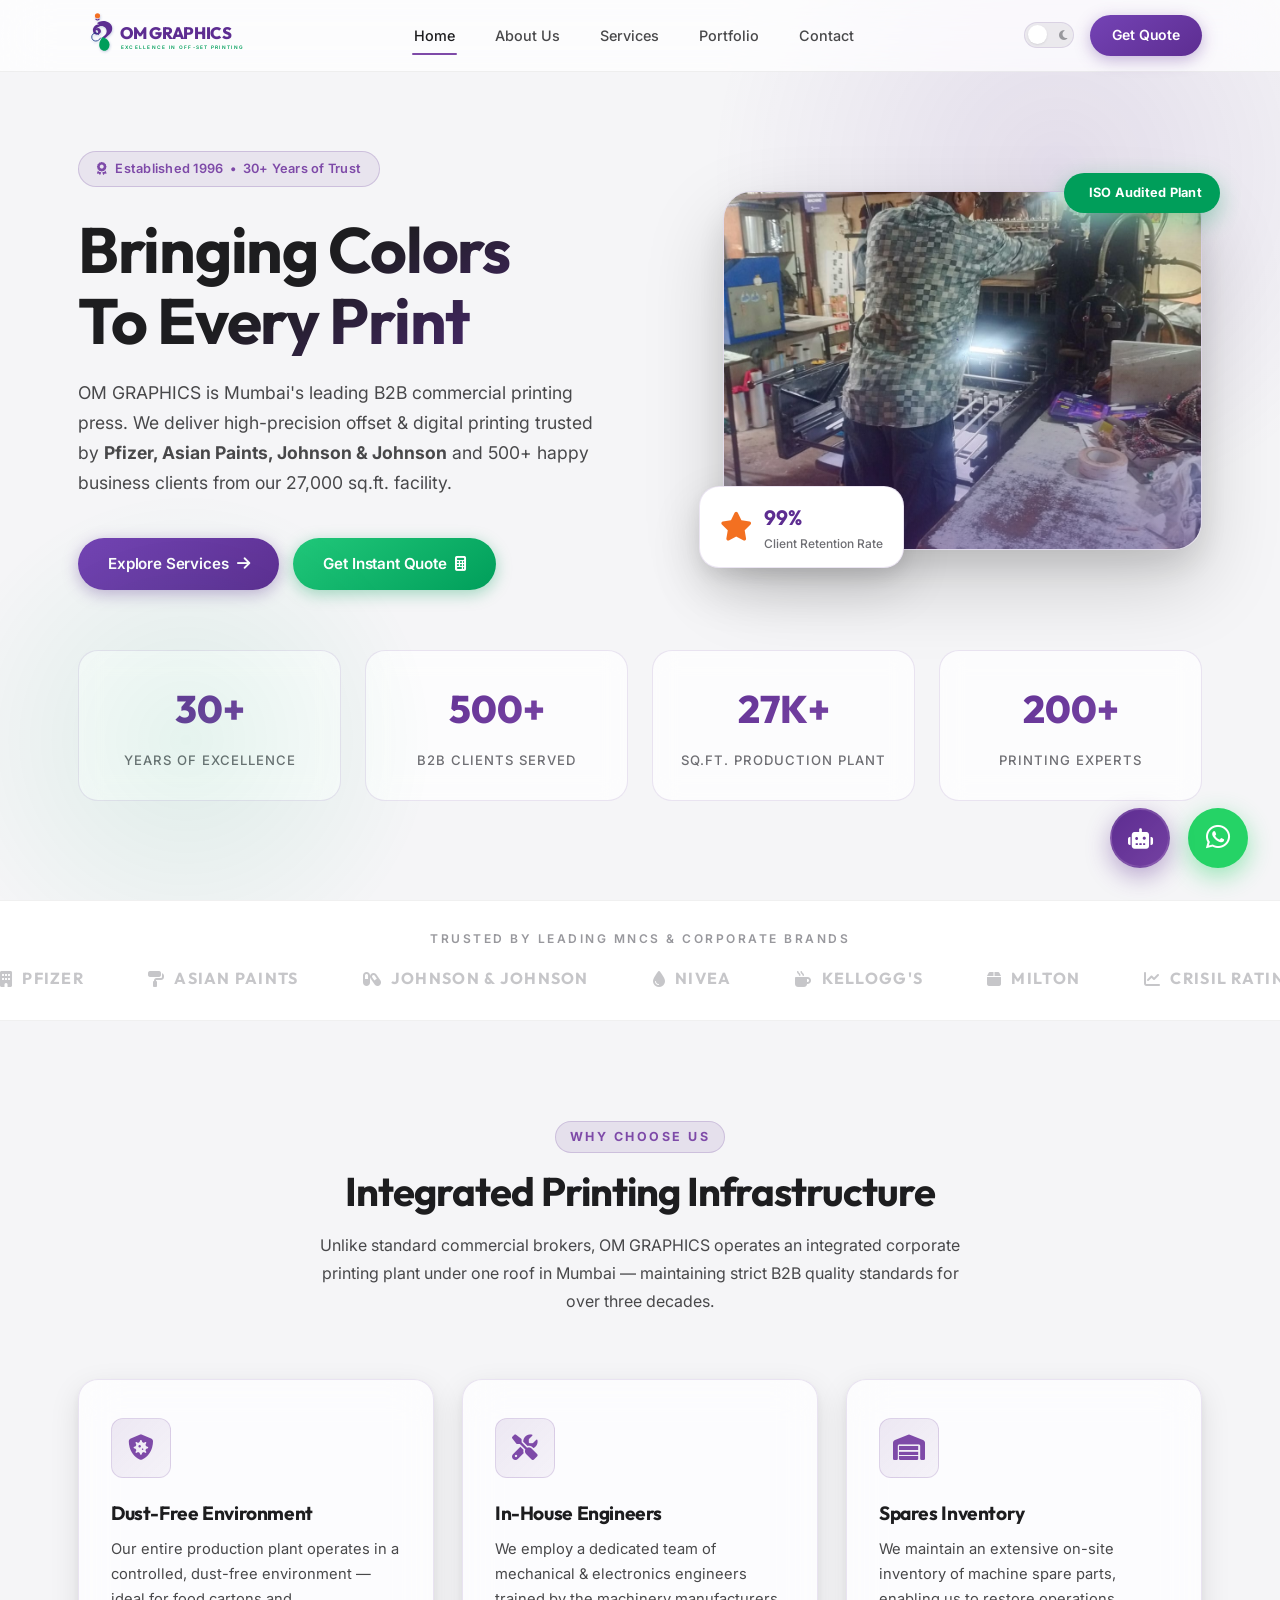
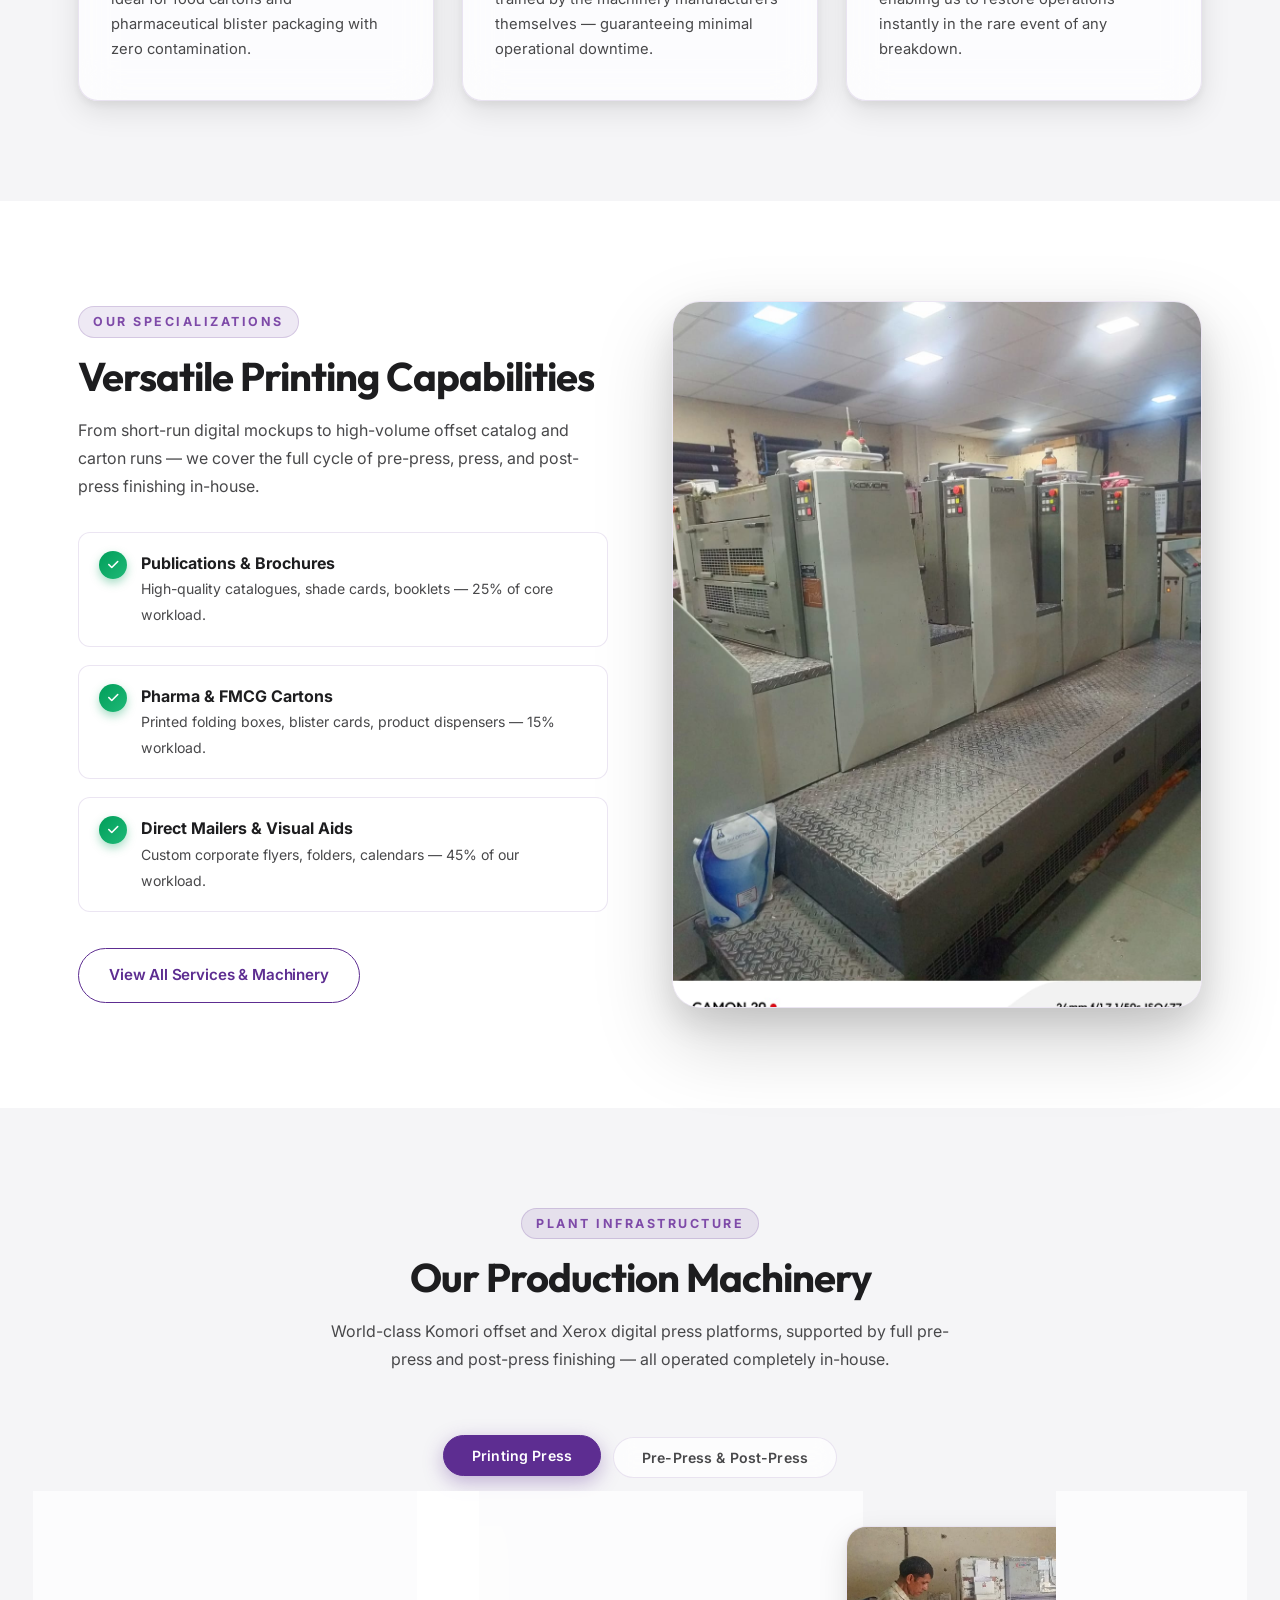
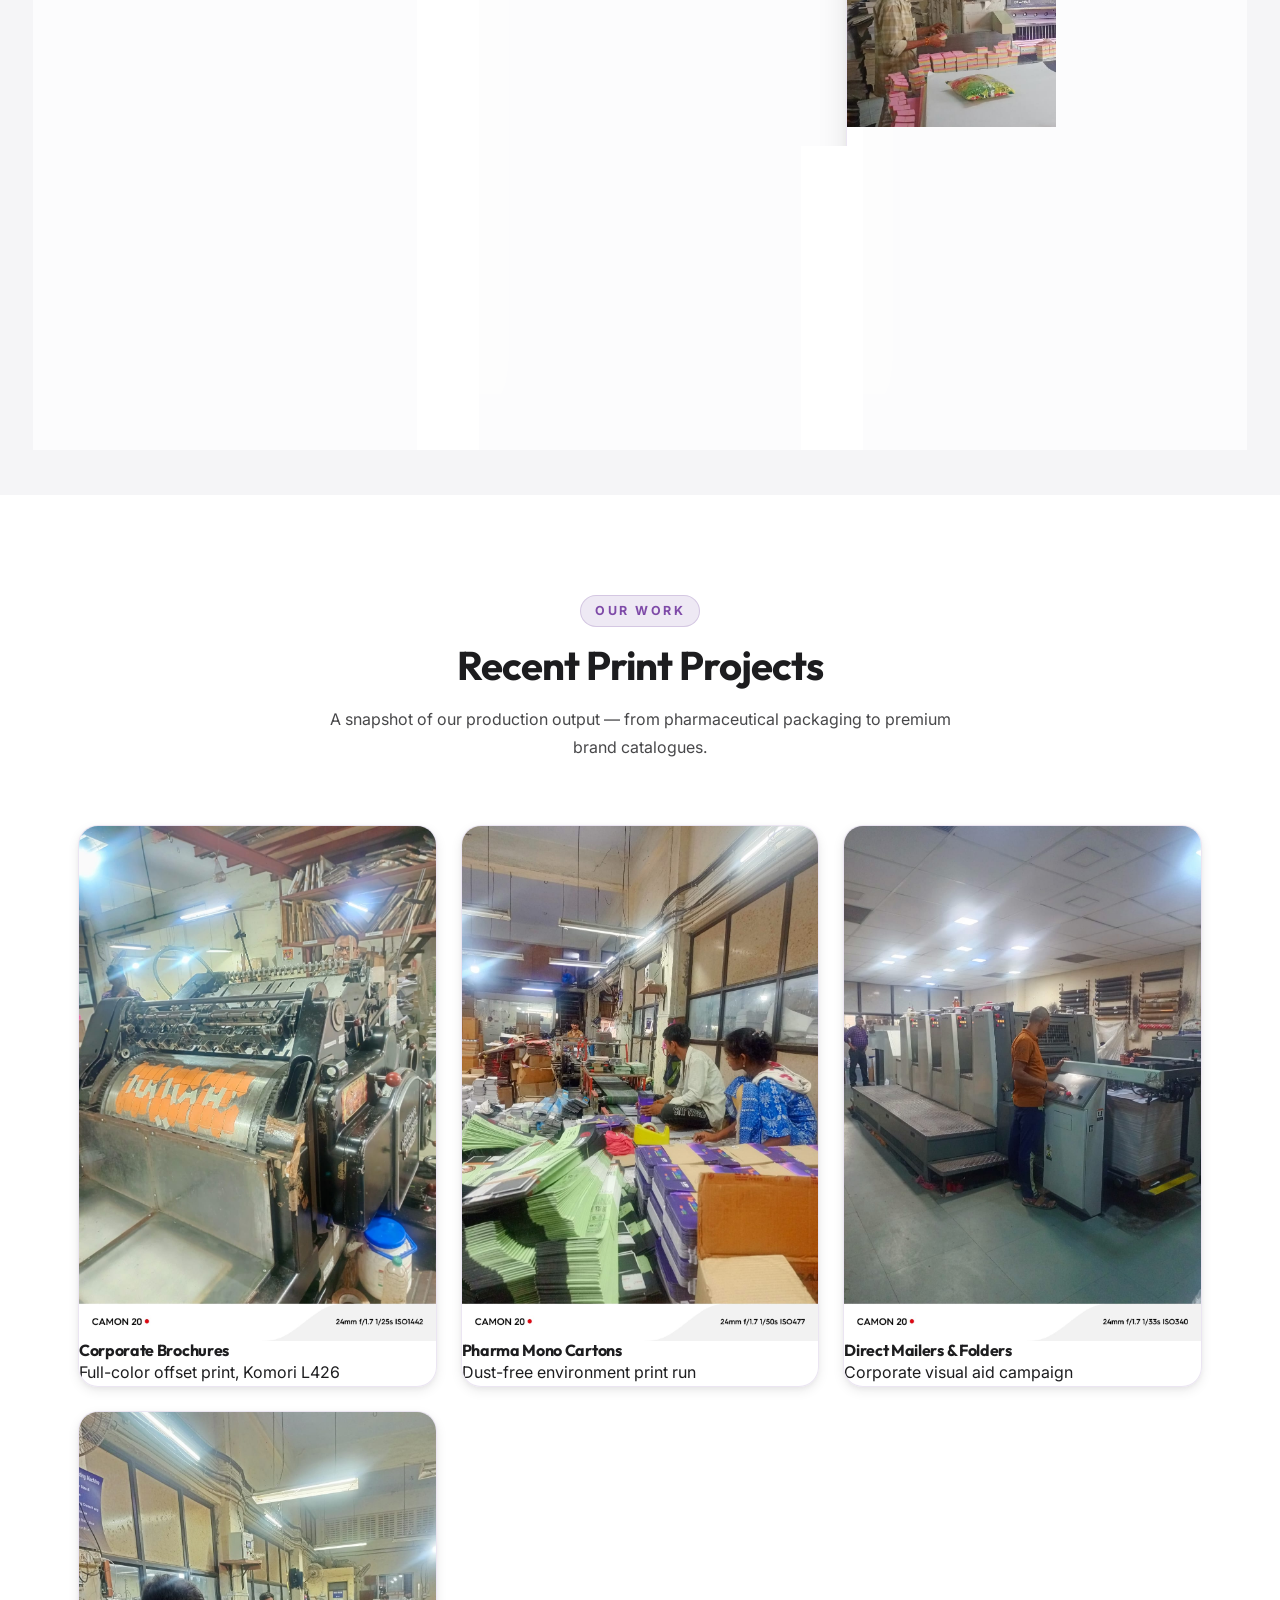
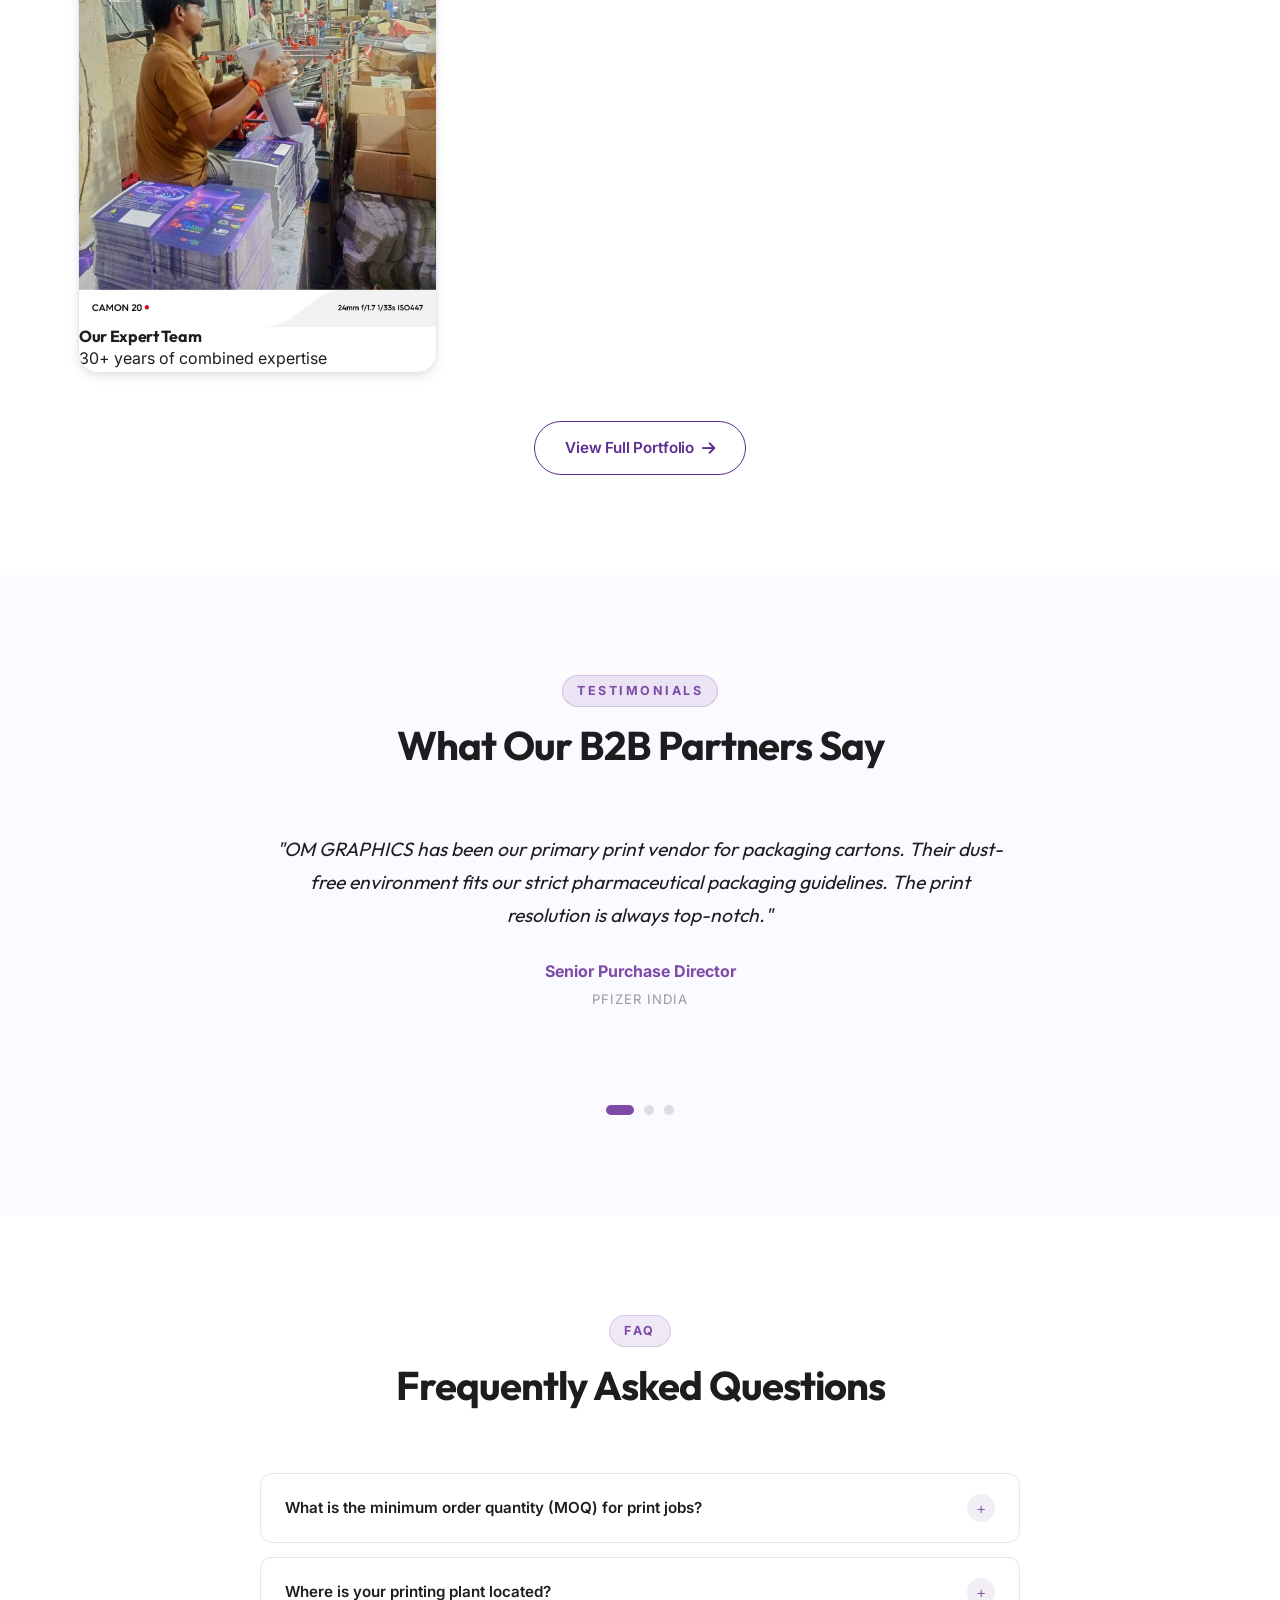
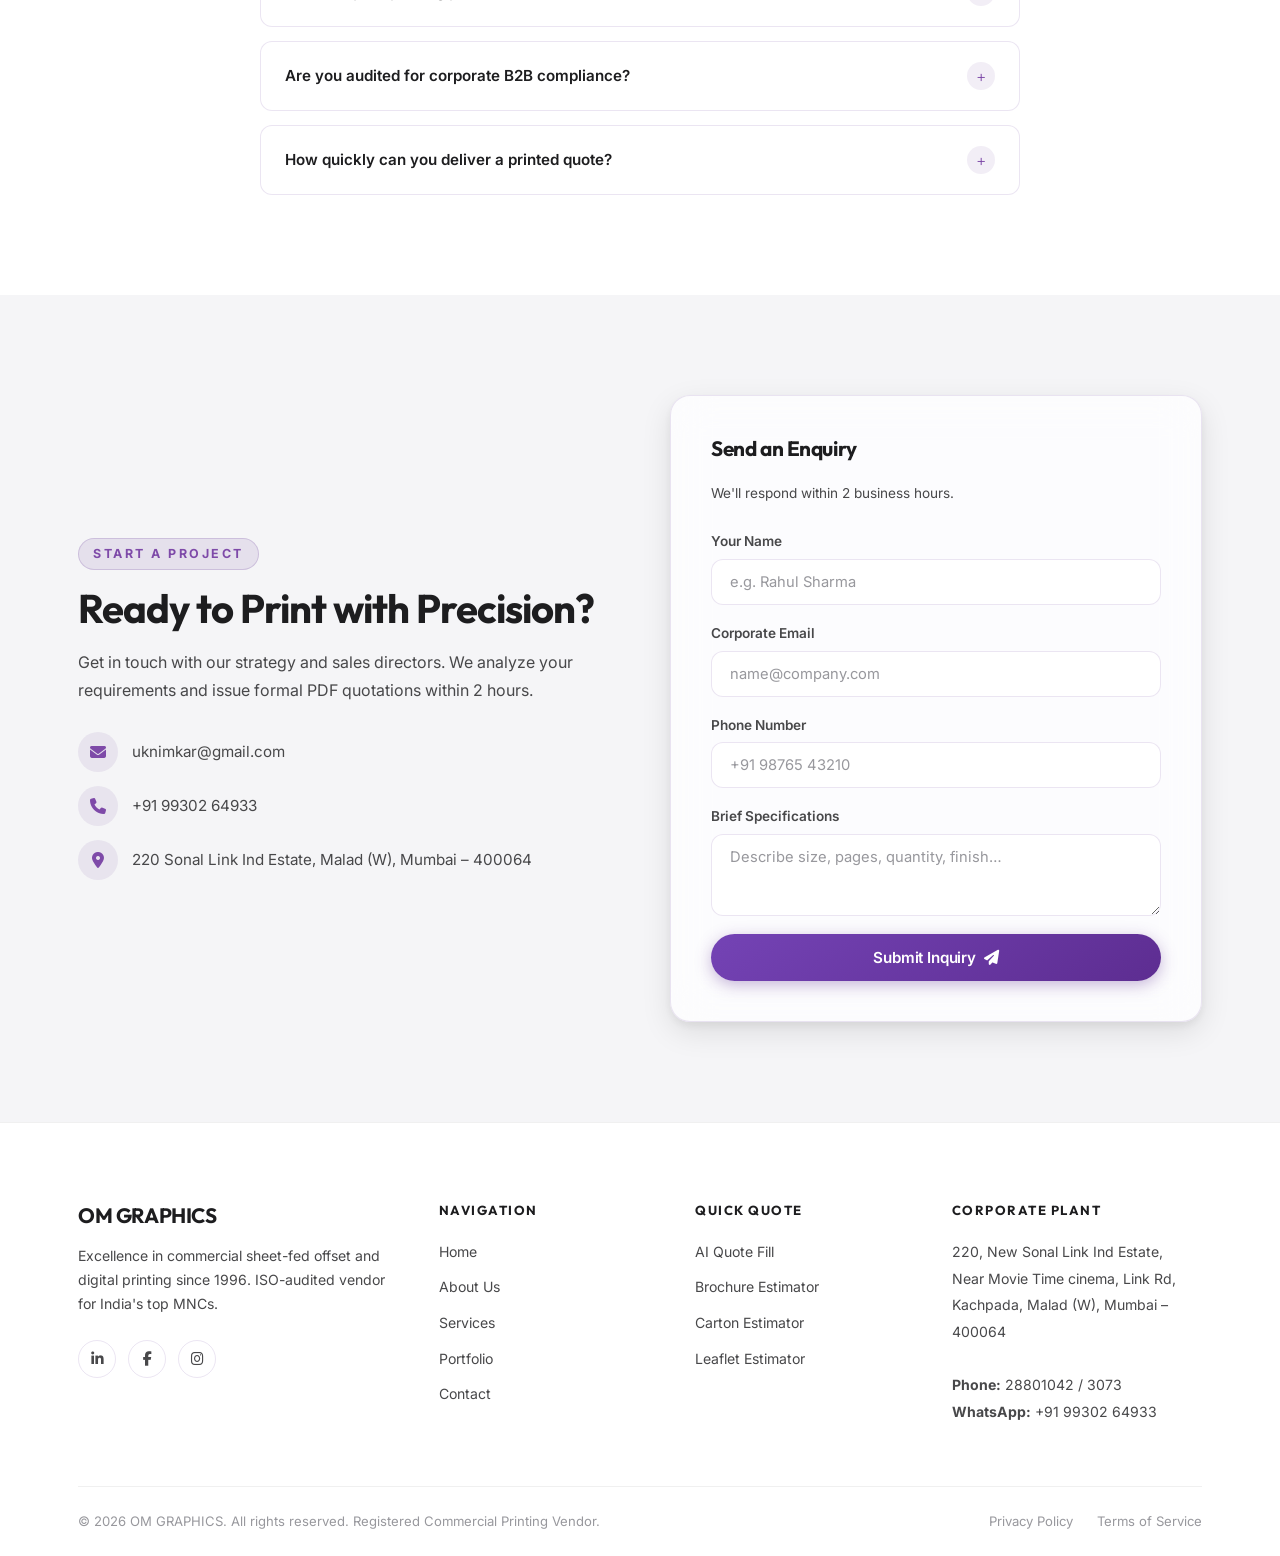
==== index.html @ 52637ab1 "Update site UI/UX, AI assistant, security enhancements, and fixes" ====
<!DOCTYPE html>
<html lang="en">
<head>
  <meta charset="UTF-8">
  <meta name="viewport" content="width=device-width, initial-scale=1.0">
  <title>OM GRAPHICS | Premium B2B Commercial Printing Press Mumbai | Est. 1996</title>
  <meta name="description" content="OM GRAPHICS – India's trusted commercial offset & digital printing press in Mumbai. 30+ years of B2B excellence. Serving Pfizer, Asian Paints, J&J, Nivea and 500+ B2B clients. Dust-free facility, Komori Lithrone presses.">
  <meta name="keywords" content="printing press Mumbai, commercial printers, offset printing Mumbai, digital printing, mono cartons, pharma packaging, B2B printing, Komori Lithrone, corporate brochures, OM GRAPHICS Mumbai">

  <!-- Open Graph -->
  <meta property="og:type"        content="website">
  <meta property="og:title"       content="OM GRAPHICS | Premium B2B Printing Press Mumbai">
  <meta property="og:description" content="Commercial printing press since 1996. Mapped with top MNC brands. Dust-free packaging & custom finishes.">
  <meta property="og:url"         content="https://omgraphic.in">
  <meta property="og:site_name"   content="OM GRAPHICS">
  <meta property="og:image"       content="Assets/print-hero.jpg">

  <!-- Favicon placeholder -->
  <link rel="icon" href="data:image/svg+xml,<svg xmlns='http://www.w3.org/2000/svg' viewBox='0 0 32 32'><rect width='32' height='32' rx='8' fill='%235D2D91'/><text x='50%' y='55%' dominant-baseline='middle' text-anchor='middle' fill='white' font-size='18' font-family='sans-serif' font-weight='bold'>O</text></svg>">

  <!-- Stylesheet -->
  <link rel="stylesheet" href="css/style.css">

  <!-- Font Awesome -->
  <link rel="stylesheet" href="https://cdnjs.cloudflare.com/ajax/libs/font-awesome/6.5.0/css/all.min.css" crossorigin="anonymous">
</head>
<body>

  <!-- BACKGROUND -->
  <div class="background" aria-hidden="true">
    <div class="circle circle1"></div>
    <div class="circle circle2"></div>
    <div class="particles">
      <span></span>
      <span></span>
      <span></span>
      <span></span>
      <span></span>
    </div>
  </div>

  <!-- ═══════════════════════════════════════════
       HEADER
   ═══════════════════════════════════════════ -->
  <header class="header" id="mainHeader">
    <div class="container">

      <!-- Logo -->
      <a href="index.html" class="logo-link" aria-label="OM GRAPHICS Home">
        <svg class="logo-svg" viewBox="0 0 260 72" xmlns="http://www.w3.org/2000/svg">
          <defs>
            <linearGradient id="logoGrad" x1="0%" y1="0%" x2="100%" y2="100%">
              <stop offset="0%"   stop-color="#5D2D91"/>
              <stop offset="40%"  stop-color="#009E5A"/>
              <stop offset="70%"  stop-color="#F37021"/>
              <stop offset="100%" stop-color="#1C3B88"/>
            </linearGradient>
            <filter id="logoShadow">
              <feDropShadow dx="1" dy="2" stdDeviation="1.5" flood-color="#1C3B88" flood-opacity="0.25"/>
            </filter>
          </defs>
          <!-- OM Symbol -->
          <g transform="translate(8,-2) scale(0.9)" filter="url(#logoShadow)">
            <path d="M 28,22 C 22,22 17,27 17,32 C 17,37 20,40 24,40 C 28,40 31,37 31,34 C 31,30 27,27 24,29 C 23,30 22,31 22,32 C 22,32 23,32 23,32 C 25,32 27,34 26,36 C 25,38 22,37 22,34 C 22,29 27,25 32,25 C 37,25 41,29 41,34 C 41,39 37,42 34,44 L 34,47 C 38,47 42,43 45,40 C 47,38 49,36 50,33 C 51,30 51,26 49,23 C 47,19 41,16 35,16 C 30,16 26,18 24,20" fill="#5D2D91"/>
            <path d="M 31,45 C 29,48 26,51 22,51 C 18,51 15,48 15,44 C 15,40 18,37 22,37 C 24,37 26,38 27,40" stroke="#1C3B88" stroke-width="1.5" fill="none"/>
            <path d="M 34,44 C 31,47 28,52 28,58 C 28,64 32,68 37,68 C 42,68 46,63 46,57 C 46,53 43,49 40,47" fill="#009E5A"/>
            <circle cx="25" cy="7" r="4.5" fill="#F37021"/>
            <path d="M 22,13 C 24,15 26,15 28,13" stroke="#5D2D91" stroke-width="1.8" fill="none" stroke-linecap="round"/>
          </g>
          <!-- Brand Name -->
          <text x="66" y="40" font-family="'Outfit', sans-serif" font-size="26" font-weight="800" fill="#5D2D91" letter-spacing="-0.5">OM GRAPHICS</text>
          <text x="67" y="56" font-family="'Inter', sans-serif" font-size="7.5" font-weight="600" fill="#009E5A" letter-spacing="2">EXCELLENCE IN OFF-SET PRINTING</text>
        </svg>
      </a>

      <!-- Navigation -->
      <nav class="nav-menu" id="navMenu" aria-label="Main navigation">
        <a href="index.html"     class="nav-link active">Home</a>
        <a href="about.html"     class="nav-link">About Us</a>
        <a href="services.html"  class="nav-link">Services</a>
        <a href="portfolio.html" class="nav-link">Portfolio</a>
        <a href="contact.html"   class="nav-link">Contact</a>
      </nav>

      <!-- Nav Actions -->
      <div class="nav-actions">
        <!-- Dark Mode Toggle -->
        <label class="theme-switch" for="themeToggle" aria-label="Toggle dark mode">
          <input type="checkbox" id="themeToggle">
          <span class="slider">
            <i class="fas fa-sun  slider-icon"></i>
            <i class="fas fa-moon slider-icon"></i>
          </span>
        </label>

        <a href="quote.html" class="btn btn-primary" id="navQuoteBtn" style="padding: 9px 22px; font-size: 0.875rem;">
          Get Quote
        </a>

        <button class="hamburger" id="hamburger" aria-label="Open navigation menu" aria-expanded="false">
          <span></span><span></span><span></span>
        </button>
      </div>

    </div>
  </header>

  <!-- ═══════════════════════════════════════════
       HERO
  ═══════════════════════════════════════════ -->
  <section class="hero" aria-labelledby="heroTitle">
    <div class="container">
      <div class="grid hero-grid">

        <!-- Text Content -->
        <div class="hero-text">
          <div class="hero-tag">
            <i class="fas fa-award"></i>
            Established 1996 &nbsp;•&nbsp; 30+ Years of Trust
          </div>

          <h1 class="hero-title" id="heroTitle">
            Bringing Colors<br>To Every Print
          </h1>

          <p class="hero-desc">
            OM GRAPHICS is Mumbai's leading B2B commercial printing press. We deliver high-precision offset &amp; digital printing trusted by <strong>Pfizer, Asian Paints, Johnson &amp; Johnson</strong> and 500+ happy business clients from our 27,000 sq.ft. facility.
          </p>

          <div class="hero-buttons">
            <a href="services.html" class="btn btn-primary" id="heroServicesBtn">
              Explore Services <i class="fas fa-arrow-right"></i>
            </a>
            <a href="quote.html" class="btn btn-secondary" id="heroQuoteBtn">
              Get Instant Quote <i class="fas fa-calculator"></i>
            </a>
          </div>
        </div>

        <!-- Hero Visual -->
        <div class="hero-visual">
          <div class="hero-badge2">
            <i class="fas fa-shield-check"></i> &nbsp;ISO Audited Plant
          </div>

          <div class="hero-img-wrap">
            <img
              src="Assets/print-hero.jpg"
              alt="OM GRAPHICS printing press facility in Mumbai"
              loading="eager"
            >
            <div class="hero-img-overlay"></div>
          </div>

          <div class="hero-badge">
            <div class="hero-badge-icon"><i class="fas fa-star"></i></div>
            <div>
              <div class="hero-badge-title">99%</div>
              <div class="hero-badge-sub">Client Retention Rate</div>
            </div>
          </div>
        </div>

      </div><!-- /.hero-grid -->

      <!-- Stats Row -->
      <div class="stats-row stagger-children reveal">
        <div class="stat-card">
          <span class="stat-number">30+</span>
          <span class="stat-label">Years of Excellence</span>
        </div>
        <div class="stat-card">
          <span class="stat-number">500+</span>
          <span class="stat-label">B2B Clients Served</span>
        </div>
        <div class="stat-card">
          <span class="stat-number">27K+</span>
          <span class="stat-label">Sq.ft. Production Plant</span>
        </div>
        <div class="stat-card">
          <span class="stat-number">200+</span>
          <span class="stat-label">Printing Experts</span>
        </div>
      </div>

    </div>
  </section>

  <!-- ═══════════════════════════════════════════
       CLIENT MARQUEE
  ═══════════════════════════════════════════ -->
  <div class="client-marquee" aria-label="Our clients">
    <p class="marquee-title">Trusted by Leading MNCs &amp; Corporate Brands</p>
    <div class="marquee-content">
      <span class="client-logo"><i class="fas fa-building"></i> PFIZER</span>
      <span class="client-logo"><i class="fas fa-paint-roller"></i> ASIAN PAINTS</span>
      <span class="client-logo"><i class="fas fa-capsules"></i> JOHNSON &amp; JOHNSON</span>
      <span class="client-logo"><i class="fas fa-tint"></i> NIVEA</span>
      <span class="client-logo"><i class="fas fa-mug-hot"></i> KELLOGG'S</span>
      <span class="client-logo"><i class="fas fa-box"></i> MILTON</span>
      <span class="client-logo"><i class="fas fa-chart-line"></i> CRISIL RATINGS</span>
      <span class="client-logo"><i class="fas fa-file-invoice-dollar"></i> MAHINDRA FINANCE</span>
      <span class="client-logo"><i class="fas fa-pen-fancy"></i> FABER-CASTELL</span>
      <span class="client-logo"><i class="fas fa-heartbeat"></i> BAYER ZYDUS</span>
      <!-- Duplicate for seamless loop -->
      <span class="client-logo"><i class="fas fa-building"></i> PFIZER</span>
      <span class="client-logo"><i class="fas fa-paint-roller"></i> ASIAN PAINTS</span>
      <span class="client-logo"><i class="fas fa-capsules"></i> JOHNSON &amp; JOHNSON</span>
      <span class="client-logo"><i class="fas fa-tint"></i> NIVEA</span>
      <span class="client-logo"><i class="fas fa-mug-hot"></i> KELLOGG'S</span>
      <span class="client-logo"><i class="fas fa-box"></i> MILTON</span>
      <span class="client-logo"><i class="fas fa-chart-line"></i> CRISIL RATINGS</span>
      <span class="client-logo"><i class="fas fa-file-invoice-dollar"></i> MAHINDRA FINANCE</span>
      <span class="client-logo"><i class="fas fa-pen-fancy"></i> FABER-CASTELL</span>
      <span class="client-logo"><i class="fas fa-heartbeat"></i> BAYER ZYDUS</span>
    </div>
  </div>

  <!-- ═══════════════════════════════════════════
       WHY CHOOSE US
  ═══════════════════════════════════════════ -->
  <section class="section" aria-labelledby="whyTitle">
    <div class="container">
      <div class="section-header center text-center reveal">
        <span class="section-subtitle">Why Choose Us</span>
        <h2 class="section-title" id="whyTitle">Integrated Printing Infrastructure</h2>
        <p class="section-desc">
          Unlike standard commercial brokers, OM GRAPHICS operates an integrated corporate printing plant under one roof in Mumbai — maintaining strict B2B quality standards for over three decades.
        </p>
      </div>

      <div class="grid strengths-grid stagger-children reveal">
        <div class="glass-card strength-card">
          <div class="strength-icon"><i class="fas fa-shield-virus"></i></div>
          <h3 class="strength-title">Dust-Free Environment</h3>
          <p class="strength-desc">Our entire production plant operates in a controlled, dust-free environment — ideal for food cartons and pharmaceutical blister packaging with zero contamination.</p>
        </div>
        <div class="glass-card strength-card">
          <div class="strength-icon"><i class="fas fa-tools"></i></div>
          <h3 class="strength-title">In-House Engineers</h3>
          <p class="strength-desc">We employ a dedicated team of mechanical &amp; electronics engineers trained by the machinery manufacturers themselves — guaranteeing minimal operational downtime.</p>
        </div>
        <div class="glass-card strength-card">
          <div class="strength-icon"><i class="fas fa-warehouse"></i></div>
          <h3 class="strength-title">Spares Inventory</h3>
          <p class="strength-desc">We maintain an extensive on-site inventory of machine spare parts, enabling us to restore operations instantly in the rare event of any breakdown.</p>
        </div>
      </div>
    </div>
  </section>

  <!-- ═══════════════════════════════════════════
       SERVICES OVERVIEW
  ═══════════════════════════════════════════ -->
  <section class="section section--alt" aria-labelledby="servicesTitle">
    <div class="container">
      <div class="grid services-overview-grid">

        <!-- Left: Text + Checklist -->
        <div class="reveal reveal--left">
          <span class="section-subtitle">Our Specializations</span>
          <h2 class="section-title" id="servicesTitle">Versatile Printing Capabilities</h2>
          <p class="section-desc" style="margin-bottom: 32px;">
            From short-run digital mockups to high-volume offset catalog and carton runs — we cover the full cycle of pre-press, press, and post-press finishing in-house.
          </p>

          <div class="service-checklist">
            <div class="check-item">
              <div class="check-icon"><i class="fas fa-check"></i></div>
              <div>
                <strong>Publications &amp; Brochures</strong><br>
                <span style="color:var(--text-secondary); font-size:0.88rem;">High-quality catalogues, shade cards, booklets — 25% of core workload.</span>
              </div>
            </div>
            <div class="check-item">
              <div class="check-icon"><i class="fas fa-check"></i></div>
              <div>
                <strong>Pharma &amp; FMCG Cartons</strong><br>
                <span style="color:var(--text-secondary); font-size:0.88rem;">Printed folding boxes, blister cards, product dispensers — 15% workload.</span>
              </div>
            </div>
            <div class="check-item">
              <div class="check-icon"><i class="fas fa-check"></i></div>
              <div>
                <strong>Direct Mailers &amp; Visual Aids</strong><br>
                <span style="color:var(--text-secondary); font-size:0.88rem;">Custom corporate flyers, folders, calendars — 45% of our workload.</span>
              </div>
            </div>
          </div>

          <a href="services.html" class="btn btn-outline" id="servicesViewBtn">View All Services &amp; Machinery</a>
        </div>

        <!-- Right: Shop Image -->
        <div class="reveal reveal--right">
          <div class="services-image-wrap">
            <img
              src="Assets/print-shop-1.jpg"
              alt="OM GRAPHICS printing shop interior – Mumbai"
              loading="lazy"
            >
          </div>
        </div>

      </div>
    </div>
  </section>

  <!-- ═══════════════════════════════════════════
       MACHINERY
  ═══════════════════════════════════════════ -->
  <section class="section" aria-labelledby="machineryTitle">
    <div class="container">
      <div class="section-header center text-center reveal">
        <span class="section-subtitle">Plant Infrastructure</span>
        <h2 class="section-title" id="machineryTitle">Our Production Machinery</h2>
        <p class="section-desc">
          World-class Komori offset and Xerox digital press platforms, supported by full pre-press and post-press finishing — all operated completely in-house.
        </p>
      </div>

      <!-- Tab Buttons -->
      <div class="machinery-tabs" role="tablist">
        <button class="tab-btn active" data-tab="tab-press"    role="tab" aria-selected="true"  aria-controls="tab-press"   id="btnPress">Printing Press</button>
        <button class="tab-btn"        data-tab="tab-prepost"  role="tab" aria-selected="false" aria-controls="tab-prepost" id="btnPrePost">Pre-Press &amp; Post-Press</button>
      </div>

      <!-- Press Machines -->
      <div id="tab-press" class="machinery-content active" role="tabpanel" aria-labelledby="btnPress">
        <div class="glass-card machine-card">
          <img class="machine-img" src="Assets/machine-komori-1.jpg" alt="Komori Lithrone 426 offset printing press" loading="lazy">
          <div class="machine-body">
            <h3 class="machine-title">Komori Lithrone 426</h3>
            <p class="machine-desc">Four-color high-speed precision offset press, perfect for commercial catalogs and high-volume corporate brochure workloads with consistent CMYK fidelity.</p>
            <div class="machine-specs">
              <div class="machine-spec-item"><span>Max Sheet Size</span><code class="machine-spec-val">20″ × 26″</code></div>
              <div class="machine-spec-item"><span>Output Speed</span><code class="machine-spec-val">15,000 sheets/hr</code></div>
            </div>
          </div>
        </div>
        <div class="glass-card machine-card">
          <img class="machine-img" src="Assets/machine-komori-2.jpg" alt="Komori Lithrone 28 multicolor offset press" loading="lazy">
          <div class="machine-body">
            <h3 class="machine-title">Komori Lithrone 28</h3>
            <p class="machine-desc">High-efficiency multicolor sheet-fed offset press configured for medium to long runs of mono cartons and blister cards for pharma clients.</p>
            <div class="machine-specs">
              <div class="machine-spec-item"><span>Max Sheet Size</span><code class="machine-spec-val">20″ × 28″</code></div>
              <div class="machine-spec-item"><span>Color Stations</span><code class="machine-spec-val">Multicolor Offset</code></div>
            </div>
          </div>
        </div>
        <div class="glass-card machine-card">
          <img class="machine-img" src="Assets/machine-digital.jpg" alt="Xerox Docucolor digital printing press" loading="lazy">
          <div class="machine-body">
            <h3 class="machine-title">Xerox Docucolor Digital</h3>
            <p class="machine-desc">High-definition commercial digital press for short runs, variable data personalization, and instant catalog mockups with same-day dispatch.</p>
            <div class="machine-specs">
              <div class="machine-spec-item"><span>Resolution</span><code class="machine-spec-val">2400 × 2400 dpi</code></div>
              <div class="machine-spec-item"><span>Same Day Dispatch</span><code class="machine-spec-val">Yes</code></div>
            </div>
          </div>
        </div>
      </div>

      <!-- Pre-Press & Post-Press -->
      <div id="tab-prepost" class="machinery-content" role="tabpanel" aria-labelledby="btnPrePost">
        <div class="glass-card machine-card">
          <img class="machine-img" src="Assets/machine-ctp.jpg" alt="Kodak CTP computer-to-plate system" loading="lazy">
          <div class="machine-body">
            <h3 class="machine-title">Kodak CTP (Pre-Press)</h3>
            <p class="machine-desc">Computer-to-Plate laser thermal engine generating sharp dot fidelity for offset press plates — ensuring color accuracy at up to 4000 dpi.</p>
            <div class="machine-specs">
              <div class="machine-spec-item"><span>Technology</span><code class="machine-spec-val">Thermal Laser</code></div>
              <div class="machine-spec-item"><span>DPI Output</span><code class="machine-spec-val">Up to 4000 dpi</code></div>
            </div>
          </div>
        </div>
        <div class="glass-card machine-card">
          <img class="machine-img" src="Assets/machine-folding.jpg" alt="Shoei folding machine for brochures and leaflets" loading="lazy">
          <div class="machine-body">
            <h3 class="machine-title">Shoei Folding Machine</h3>
            <p class="machine-desc">High-speed automated folding lines for booklets, pharmaceutical leaflets, and multi-fold brochures with variable speed control.</p>
            <div class="machine-specs">
              <div class="machine-spec-item"><span>Folding Styles</span><code class="machine-spec-val">Accordion, Letter, Z-fold</code></div>
              <div class="machine-spec-item"><span>Speed</span><code class="machine-spec-val">Variable Speed Control</code></div>
            </div>
          </div>
        </div>
        <div class="glass-card machine-card">
          <img class="machine-img" src="Assets/machine-cutting.jpg" alt="Polar hydraulic cutting machines" loading="lazy">
          <div class="machine-body">
            <h3 class="machine-title">Polar Cutting Machines</h3>
            <p class="machine-desc">Programmable high-precision hydraulic paper guillotines (Polar 32 &amp; Polar 42 models) for perfect edge finishing with ±0.1mm accuracy.</p>
            <div class="machine-specs">
              <div class="machine-spec-item"><span>Cutting Widths</span><code class="machine-spec-val">32″ &amp; 42″</code></div>
              <div class="machine-spec-item"><span>Accuracy</span><code class="machine-spec-val">±0.1 mm</code></div>
            </div>
          </div>
        </div>
      </div>
    </div>
  </section>

  <!-- ═══════════════════════════════════════════
       PORTFOLIO PREVIEW
  ═══════════════════════════════════════════ -->
  <section class="section section--alt" aria-labelledby="portfolioTitle">
    <div class="container">
      <div class="section-header center text-center reveal">
        <span class="section-subtitle">Our Work</span>
        <h2 class="section-title" id="portfolioTitle">Recent Print Projects</h2>
        <p class="section-desc">A snapshot of our production output — from pharmaceutical packaging to premium brand catalogues.</p>
      </div>

      <div class="portfolio-grid stagger-children reveal">
        <div class="portfolio-item">
          <img src="Assets/print-shop-2.jpg" alt="Commercial print job – brochures and catalogs" loading="lazy">
          <div class="portfolio-overlay">
            <div class="portfolio-overlay-text">
              <h4>Corporate Brochures</h4>
              <p>Full-color offset print, Komori L426</p>
            </div>
          </div>
        </div>
        <div class="portfolio-item">
          <img src="Assets/print-shop-3.jpg" alt="Pharmaceutical mono carton packaging print" loading="lazy">
          <div class="portfolio-overlay">
            <div class="portfolio-overlay-text">
              <h4>Pharma Mono Cartons</h4>
              <p>Dust-free environment print run</p>
            </div>
          </div>
        </div>
        <div class="portfolio-item">
          <img src="Assets/print-shop-4.jpg" alt="Print shop – visual aid direct mailers" loading="lazy">
          <div class="portfolio-overlay">
            <div class="portfolio-overlay-text">
              <h4>Direct Mailers &amp; Folders</h4>
              <p>Corporate visual aid campaign</p>
            </div>
          </div>
        </div>
        <div class="portfolio-item">
          <img src="Assets/about-team.jpg" alt="OM GRAPHICS team working at the press" loading="lazy">
          <div class="portfolio-overlay">
            <div class="portfolio-overlay-text">
              <h4>Our Expert Team</h4>
              <p>30+ years of combined expertise</p>
            </div>
          </div>
        </div>
      </div>

      <div style="text-align:center; margin-top: 48px;">
        <a href="portfolio.html" class="btn btn-outline" id="portfolioViewBtn">View Full Portfolio <i class="fas fa-arrow-right"></i></a>
      </div>
    </div>
  </section>

  <!-- ═══════════════════════════════════════════
       TESTIMONIALS
  ═══════════════════════════════════════════ -->
  <section class="section" style="background: var(--bg-tertiary);" aria-labelledby="testimonialsTitle">
    <div class="container">
      <div class="section-header center text-center reveal">
        <span class="section-subtitle">Testimonials</span>
        <h2 class="section-title" id="testimonialsTitle">What Our B2B Partners Say</h2>
      </div>

      <div class="testimonial-slider-container reveal">
        <div class="testimonial-track" id="testimonialTrack">
          <div class="testimonial-slide active">
            <p class="testimonial-quote">
              "OM GRAPHICS has been our primary print vendor for packaging cartons. Their dust-free environment fits our strict pharmaceutical packaging guidelines. The print resolution is always top-notch."
            </p>
            <p class="testimonial-author">Senior Purchase Director</p>
            <p class="testimonial-company">Pfizer India</p>
          </div>
          <div class="testimonial-slide">
            <p class="testimonial-quote">
              "We trust OM GRAPHICS for our quarterly visual aid binders and direct marketing mailers. The Komori Lithrone presses ensure our color hex matches perfectly on every single run."
            </p>
            <p class="testimonial-author">Regional Marketing Manager</p>
            <p class="testimonial-company">Asian Paints</p>
          </div>
          <div class="testimonial-slide">
            <p class="testimonial-quote">
              "Excellent turnaround times and competitive rates on high-volume product catalogs. Their in-house engineers ensure even tight dispatch schedules are met without disruption."
            </p>
            <p class="testimonial-author">Logistics Head</p>
            <p class="testimonial-company">Milton Group</p>
          </div>
        </div>
        <div class="slider-controls" id="sliderControls" aria-label="Testimonial navigation"></div>
      </div>
    </div>
  </section>

  <!-- ═══════════════════════════════════════════
       FAQ
  ═══════════════════════════════════════════ -->
  <section class="section section--alt" aria-labelledby="faqTitle">
    <div class="container">
      <div class="section-header center text-center reveal">
        <span class="section-subtitle">FAQ</span>
        <h2 class="section-title" id="faqTitle">Frequently Asked Questions</h2>
      </div>

      <div class="faq-container reveal">
        <div class="faq-item">
          <div class="faq-header" role="button" aria-expanded="false" tabindex="0">
            What is the minimum order quantity (MOQ) for print jobs?
            <span class="faq-icon">+</span>
          </div>
          <div class="faq-body">
            MOQs vary by technique. For offset printing (Komori Lithrone), typical MOQs start at 1,000 units for brochures and 500 for cartons. For digital printing on our Xerox setup, we accept runs as low as 100 units.
          </div>
        </div>
        <div class="faq-item">
          <div class="faq-header" role="button" aria-expanded="false" tabindex="0">
            Where is your printing plant located?
            <span class="faq-icon">+</span>
          </div>
          <div class="faq-body">
            Our integrated corporate office and production facility are in Mumbai — convenient for dispatch across Mumbai, Navi Mumbai, and Thane.
          </div>
        </div>
        <div class="faq-item">
          <div class="faq-header" role="button" aria-expanded="false" tabindex="0">
            Are you audited for corporate B2B compliance?
            <span class="faq-icon">+</span>
          </div>
          <div class="faq-body">
            Yes. As a vendor for MNCs like Johnson &amp; Johnson, Pfizer, and Asian Paints, our plant is audited for safety, environment controls, and maintains a dust-free packaging area compliant with corporate B2B requirements.
          </div>
        </div>
        <div class="faq-item">
          <div class="faq-header" role="button" aria-expanded="false" tabindex="0">
            How quickly can you deliver a printed quote?
            <span class="faq-icon">+</span>
          </div>
          <div class="faq-body">
            Use our AI-powered quote tool to get an instant estimate online. For formal PDF quotations, our strategy desk responds within 2 business hours after receiving your full specifications.
          </div>
        </div>
      </div>
    </div>
  </section>

  <!-- ═══════════════════════════════════════════
       CTA / ENQUIRY
  ═══════════════════════════════════════════ -->
  <section class="section" aria-labelledby="ctaTitle">
    <div class="container">
      <div class="grid cta-grid">

        <!-- Left: CTA Text -->
        <div class="reveal reveal--left">
          <span class="section-subtitle">Start a Project</span>
          <h2 class="section-title" id="ctaTitle">Ready to Print with Precision?</h2>
          <p class="section-desc" style="margin-bottom:8px;">
            Get in touch with our strategy and sales directors. We analyze your requirements and issue formal PDF quotations within 2 hours.
          </p>
          <div class="cta-contact-info">
            <div class="cta-contact-row">
              <div class="cta-contact-icon"><i class="fas fa-envelope"></i></div>
              <span>uknimkar@gmail.com</span>
            </div>
            <div class="cta-contact-row">
              <div class="cta-contact-icon"><i class="fas fa-phone"></i></div>
              <span>+91 99302 64933</span>
            </div>
            <div class="cta-contact-row">
              <div class="cta-contact-icon"><i class="fas fa-map-marker-alt"></i></div>
              <span>220 Sonal Link Ind Estate, Malad (W), Mumbai – 400064</span>
            </div>
          </div>
        </div>

        <!-- Right: Enquiry Form -->
        <div class="glass-card form-wrap reveal reveal--right">
          <form id="landingEnquiry" class="form-inner" novalidate>
            <h3 style="margin-bottom: 4px; font-size: 1.3rem;">Send an Enquiry</h3>
            <p style="color: var(--text-secondary); font-size: 0.85rem; margin-bottom: 8px;">We'll respond within 2 business hours.</p>

            <div class="form-group">
              <label for="enqName">Your Name</label>
              <input type="text" id="enqName" class="form-control" placeholder="e.g. Rahul Sharma" required autocomplete="name">
            </div>
            <div class="form-group">
              <label for="enqEmail">Corporate Email</label>
              <input type="email" id="enqEmail" class="form-control" placeholder="name@company.com" required autocomplete="email">
            </div>
            <div class="form-group">
              <label for="enqPhone">Phone Number</label>
              <input type="tel" id="enqPhone" class="form-control" placeholder="+91 98765 43210" autocomplete="tel">
            </div>
            <div class="form-group">
              <label for="enqMessage">Brief Specifications</label>
              <textarea id="enqMessage" class="form-control" rows="3" placeholder="Describe size, pages, quantity, finish…" required></textarea>
            </div>
            <button type="submit" class="btn btn-primary" id="enqSubmitBtn" style="width: 100%;">
              Submit Inquiry <i class="fas fa-paper-plane"></i>
            </button>
          </form>
        </div>

      </div>
    </div>
  </section>

  <!-- ═══════════════════════════════════════════
       FOOTER
  ═══════════════════════════════════════════ -->
  <footer class="footer">
    <div class="container">
      <div class="grid footer-grid">

        <!-- Brand -->
        <div>
          <h3 style="font-family: var(--font-heading); font-size: 1.3rem;">OM GRAPHICS</h3>
          <p class="footer-brand-desc">
            Excellence in commercial sheet-fed offset and digital printing since 1996. ISO-audited vendor for India's top MNCs.
          </p>
          <div class="footer-social">
            <a href="#" aria-label="LinkedIn"><i class="fab fa-linkedin-in"></i></a>
            <a href="#" aria-label="Facebook"><i class="fab fa-facebook-f"></i></a>
            <a href="#" aria-label="Instagram"><i class="fab fa-instagram"></i></a>
          </div>
        </div>

        <!-- Navigation -->
        <div>
          <h4 class="footer-col-title">Navigation</h4>
          <ul class="footer-links">
            <li><a href="index.html"     class="footer-link">Home</a></li>
            <li><a href="about.html"     class="footer-link">About Us</a></li>
            <li><a href="services.html"  class="footer-link">Services</a></li>
            <li><a href="portfolio.html" class="footer-link">Portfolio</a></li>
            <li><a href="contact.html"   class="footer-link">Contact</a></li>
          </ul>
        </div>

        <!-- Quick Quote -->
        <div>
          <h4 class="footer-col-title">Quick Quote</h4>
          <ul class="footer-links">
            <li><a href="quote.html" class="footer-link">AI Quote Fill</a></li>
            <li><a href="quote.html" class="footer-link">Brochure Estimator</a></li>
            <li><a href="quote.html" class="footer-link">Carton Estimator</a></li>
            <li><a href="quote.html" class="footer-link">Leaflet Estimator</a></li>
          </ul>
        </div>

        <!-- Address -->
        <div>
          <h4 class="footer-col-title">Corporate Plant</h4>
          <address class="footer-address">
            220, New Sonal Link Ind Estate,<br>
            Near Movie Time cinema, Link Rd,<br>
            Kachpada, Malad (W), Mumbai – 400064<br><br>
            <strong>Phone:</strong> <a href="tel:+912228801042" style="color: inherit;">28801042</a> / <a href="tel:+912228803073" style="color: inherit;">3073</a><br>
            <strong>WhatsApp:</strong> <a href="https://wa.me/919930264933" style="color: inherit;" target="_blank" rel="noopener noreferrer">+91 99302 64933</a>
          </address>
        </div>

      </div><!-- /.footer-grid -->

      <div class="footer-bottom">
        <p class="footer-copyright">© 2026 OM GRAPHICS. All rights reserved. Registered Commercial Printing Vendor.</p>
        <div class="footer-bottom-links">
          <a href="#">Privacy Policy</a>
          <a href="#">Terms of Service</a>
        </div>
      </div>
    </div>
  </footer>

  <!-- Floating WhatsApp -->
  <a href="https://wa.me/919930264933?text=Hello%20OM%20GRAPHICS%2C%20I'd%20like%20to%20enquire%20about%20commercial%20printing%20services."
     class="floating-whatsapp"
     target="_blank"
     rel="noopener noreferrer"
     aria-label="Chat on WhatsApp">
    <i class="fab fa-whatsapp"></i>
  </a>

  <!-- Scripts -->
  <script src="js/main.js"></script>
  <script src="js/assistant.js" defer></script>
  <script>
    // Landing enquiry form
    document.getElementById('landingEnquiry').addEventListener('submit', function(e) {
      e.preventDefault();
      const btn = document.getElementById('enqSubmitBtn');
      btn.textContent = '✓ Sent!';
      btn.style.background = 'linear-gradient(145deg,#21C87A,#009E5A)';
      setTimeout(() => {
        btn.innerHTML = 'Submit Inquiry <i class="fas fa-paper-plane"></i>';
        btn.style.background = '';
        this.reset();
      }, 3000);
    });
  </script>

</body>
</html>
---- css/style.css ----
/* ==========================================================================
   Om Graphic – Apple-Inspired Design System
   Premium B2B Printing Website CSS
   ========================================================================== */

/* Import Google Fonts */
@import url('https://fonts.googleapis.com/css2?family=Inter:ital,opsz,wght@0,14..32,300;0,14..32,400;0,14..32,500;0,14..32,600;0,14..32,700;0,14..32,800;1,14..32,400&family=Outfit:wght@400;500;600;700;800;900&display=swap');

/* ==========================================================================
   CSS Custom Properties
   ========================================================================== */
:root {
  /* Brand Palette */
  --clr-purple:        #5D2D91;
  --clr-purple-light:  #7E4AA8;
  --clr-purple-glow:   rgba(93, 45, 145, 0.35);
  --clr-green:         #009E5A;
  --clr-green-light:   #1FB977;
  --clr-green-glow:    rgba(0, 158, 90, 0.35);
  --clr-orange:        #F37021;
  --clr-blue:          #1C3B88;

  /* Surface Colors – Light */
  --bg-primary:        #F5F5F7;
  --bg-secondary:      #FFFFFF;
  --bg-tertiary:       #FBFAFF;
  --bg-glass:          rgba(255, 255, 255, 0.72);
  --bg-glass-dark:     rgba(255, 255, 255, 0.55);
  --border-glass:      rgba(93, 45, 145, 0.12);
  --border-subtle:     rgba(0, 0, 0, 0.06);

  /* Text */
  --text-primary:      #1D1D1F;
  --text-secondary:    #48484A;
  --text-tertiary:     #6E6E73;
  --text-light:        #98989D;

  /* Elevation Shadows */
  --shadow-xs:  0 1px 3px rgba(0,0,0,0.06),  0 1px 2px rgba(0,0,0,0.04);
  --shadow-sm:  0 4px 12px rgba(0,0,0,0.08), 0 2px 4px rgba(0,0,0,0.04);
  --shadow-md:  0 10px 30px rgba(0,0,0,0.10), 0 4px 10px rgba(0,0,0,0.06);
  --shadow-lg:  0 20px 50px rgba(0,0,0,0.14), 0 8px 20px rgba(0,0,0,0.08);
  --shadow-xl:  0 32px 80px rgba(0,0,0,0.18), 0 16px 32px rgba(0,0,0,0.10);

  /* Typography Scale */
  --font-sans:    'Inter', -apple-system, BlinkMacSystemFont, 'SF Pro Text', 'Segoe UI', sans-serif;
  --font-heading: 'Outfit', -apple-system, BlinkMacSystemFont, 'SF Pro Display', 'Segoe UI', sans-serif;

  /* Spacing */
  --nav-height: 72px;
  --section-pad: 100px;

  /* Radii */
  --radius-xs:  6px;
  --radius-sm:  12px;
  --radius-md:  20px;
  --radius-lg:  28px;
  --radius-xl:  36px;
  --radius-full: 9999px;

  /* Transitions */
  --ease-spring: cubic-bezier(0.34, 1.56, 0.64, 1);
  --ease-smooth: cubic-bezier(0.4, 0, 0.2, 1);
  --t-fast:   0.15s var(--ease-smooth);
  --t-normal: 0.28s var(--ease-smooth);
  --t-slow:   0.45s var(--ease-smooth);
  --t-spring: 0.5s var(--ease-spring);
}

/* Dark Theme */
body.dark-theme {
  --bg-primary:      #1a120b;
  --bg-secondary:    #2c1810;
  --bg-tertiary:     #3b2a20;
  --bg-glass:        rgba(44, 24, 16, 0.55);
  --bg-glass-dark:   rgba(26, 18, 11, 0.75);
  --border-glass:    rgba(217, 179, 140, 0.15);
  --border-subtle:   rgba(255, 255, 255, 0.08);
  --text-primary:    #ffffff;
  --text-secondary:  #f5e6d3;
  --text-tertiary:   #d9b38c;
  --text-light:      #a89582;
  --clr-purple:      #8b5e3c;
  --clr-purple-light:#d9b38c;
  --clr-purple-glow: rgba(217, 179, 140, 0.35);
  --clr-green:       #6f4e37;
  --clr-green-light: #8b5e3c;
  --clr-green-glow:  rgba(111, 78, 55, 0.35);
  --shadow-xs:  0 1px 3px rgba(0,0,0,0.6);
  --shadow-sm:  0 4px 12px rgba(0,0,0,0.7);
  --shadow-md:  0 10px 30px rgba(0,0,0,0.75);
  --shadow-lg:  0 20px 50px rgba(0,0,0,0.85);
  --shadow-xl:  0 32px 80px rgba(0,0,0,0.95);
  background: linear-gradient(135deg, #1a120b, #2c1810, #3b2a20);
}


/* ==========================================================================
   Base Reset
   ========================================================================== */
*, *::before, *::after { margin: 0; padding: 0; box-sizing: border-box; }

html {
  scroll-behavior: smooth;
  font-size: 16px;
  -webkit-text-size-adjust: 100%;
}

body {
  background-color: var(--bg-primary);
  color: var(--text-primary);
  font-family: var(--font-sans);
  line-height: 1.6;
  overflow-x: hidden;
  transition: background-color var(--t-slow), color var(--t-slow);
  -webkit-font-smoothing: antialiased;
  -moz-osx-font-smoothing: grayscale;
}

h1, h2, h3, h4, h5, h6 {
  font-family: var(--font-heading);
  font-weight: 700;
  color: var(--text-primary);
  line-height: 1.2;
  letter-spacing: -0.02em;
}

a { color: inherit; text-decoration: none; transition: var(--t-normal); }
ul { list-style: none; }

img, video {
  max-width: 100%;
  height: auto;
  display: block;
}

button, input, select, textarea {
  font-family: inherit;
  font-size: inherit;
  outline: none;
  border: none;
  background: none;
}

/* Custom Scrollbar */
::-webkit-scrollbar { width: 8px; }
::-webkit-scrollbar-track { background: var(--bg-primary); }
::-webkit-scrollbar-thumb {
  background: rgba(93, 45, 145, 0.4);
  border-radius: var(--radius-full);
  border: 2px solid var(--bg-primary);
}
::-webkit-scrollbar-thumb:hover { background: var(--clr-purple); }

/* ==========================================================================
   Layout Utilities
   ========================================================================== */
.container {
  width: 100%;
  max-width: 1180px;
  margin: 0 auto;
  padding: 0 28px;
}

.section {
  padding: var(--section-pad) 0;
  position: relative;
}

.section--alt { background-color: var(--bg-secondary); }
.section--dark { background-color: var(--bg-tertiary); }

.text-center { text-align: center; }
.grid        { display: grid; }
.flex        { display: flex; }

/* ==========================================================================
   Glass Cards
   ========================================================================== */
.glass-card {
  background: var(--bg-glass);
  border: 1px solid var(--border-glass);
  backdrop-filter: blur(20px) saturate(200%);
  -webkit-backdrop-filter: blur(20px) saturate(200%);
  border-radius: var(--radius-md);
  box-shadow: var(--shadow-md);
  transition: transform var(--t-normal), box-shadow var(--t-normal), border-color var(--t-normal);
}

.glass-card:hover {
  transform: translateY(-4px);
  box-shadow: var(--shadow-lg);
  border-color: rgba(93, 45, 145, 0.25);
}

/* ==========================================================================
   Buttons – Apple-Inspired
   ========================================================================== */
.btn {
  display: inline-flex;
  align-items: center;
  justify-content: center;
  gap: 8px;
  padding: 14px 30px;
  font-family: var(--font-sans);
  font-weight: 600;
  font-size: 0.95rem;
  letter-spacing: -0.01em;
  border-radius: var(--radius-full);
  cursor: pointer;
  position: relative;
  overflow: hidden;
  transition:
    transform var(--t-spring),
    box-shadow var(--t-normal),
    background var(--t-normal),
    opacity var(--t-fast);
  user-select: none;
  -webkit-tap-highlight-color: transparent;
}

.btn::after {
  content: '';
  position: absolute;
  inset: 0;
  background: radial-gradient(circle at center, rgba(255,255,255,0.25) 0%, transparent 70%);
  opacity: 0;
  transform: scale(0);
  transition: transform 0.4s var(--ease-smooth), opacity 0.4s var(--ease-smooth);
}
.btn:active::after { transform: scale(2.5); opacity: 1; transition: none; }
.btn:active        { transform: scale(0.97) !important; }

/* Primary Button */
.btn-primary {
  background: linear-gradient(145deg, #7443B5, var(--clr-purple));
  color: #fff;
  box-shadow: 0 4px 16px var(--clr-purple-glow);
}
.btn-primary:hover {
  transform: translateY(-3px) scale(1.02);
  box-shadow: 0 8px 28px var(--clr-purple-glow);
  color: #fff;
}

/* Secondary Button */
.btn-secondary {
  background: linear-gradient(145deg, #21C87A, var(--clr-green));
  color: #fff;
  box-shadow: 0 4px 16px var(--clr-green-glow);
}
.btn-secondary:hover {
  transform: translateY(-3px) scale(1.02);
  box-shadow: 0 8px 28px var(--clr-green-glow);
  color: #fff;
}

/* Outline Button */
.btn-outline {
  border: 1.5px solid var(--clr-purple);
  color: var(--clr-purple);
  background: transparent;
}
body.dark-theme .btn-outline { border-color: var(--clr-purple-light); color: var(--clr-purple-light); }
.btn-outline:hover {
  background: var(--clr-purple);
  color: #fff;
  transform: translateY(-3px) scale(1.02);
  box-shadow: 0 8px 28px var(--clr-purple-glow);
}

/* Ghost / Icon Btn */
.btn-ghost {
  color: var(--text-secondary);
  background: var(--bg-glass);
  border: 1px solid var(--border-glass);
  backdrop-filter: blur(8px);
}
.btn-ghost:hover { color: var(--clr-purple-light); background: var(--bg-glass-dark); transform: translateY(-2px); }

/* ==========================================================================
   Header & Navigation
   ========================================================================== */
.header {
  height: var(--nav-height);
  background: var(--bg-glass);
  backdrop-filter: blur(24px) saturate(180%);
  -webkit-backdrop-filter: blur(24px) saturate(180%);
  border-bottom: 1px solid var(--border-subtle);
  position: fixed;
  top: 0;
  left: 0;
  width: 100%;
  z-index: 1000;
  transition: height var(--t-normal), background var(--t-normal), box-shadow var(--t-normal), transform var(--t-normal);
}

.header.scrolled {
  box-shadow: var(--shadow-sm);
  border-bottom-color: var(--border-glass);
}

.header .container {
  height: 100%;
  display: flex;
  justify-content: space-between;
  align-items: center;
}

/* Logo */
.logo-link { display: flex; align-items: center; gap: 10px; flex-shrink: 0; }
.logo-svg  { height: 46px; width: auto; }

/* Nav Links */
.nav-menu {
  display: flex;
  align-items: center;
  gap: 36px;
}

.nav-link {
  font-size: 0.9rem;
  font-weight: 500;
  color: var(--text-secondary);
  padding: 6px 2px;
  position: relative;
  transition: color var(--t-fast);
  white-space: nowrap;
}

.nav-link::after {
  content: '';
  position: absolute;
  bottom: -2px;
  left: 0;
  width: 0;
  height: 2px;
  background: var(--clr-purple-light);
  border-radius: var(--radius-full);
  transition: width var(--t-normal);
}

.nav-link:hover, .nav-link.active { color: var(--text-primary); }
.nav-link:hover::after, .nav-link.active::after { width: 100%; }

/* Nav Actions */
.nav-actions { display: flex; align-items: center; gap: 16px; flex-shrink: 0; }

/* Theme Toggle */
.theme-switch {
  position: relative;
  display: inline-block;
  width: 50px;
  height: 26px;
  cursor: pointer;
}
.theme-switch input { opacity: 0; width: 0; height: 0; position: absolute; }

.slider {
  position: absolute;
  cursor: pointer;
  inset: 0;
  background: var(--border-subtle);
  border: 1px solid var(--border-glass);
  transition: var(--t-normal);
  border-radius: var(--radius-full);
  display: flex;
  align-items: center;
  justify-content: space-between;
  padding: 0 6px;
}
.slider:before {
  content: '';
  position: absolute;
  height: 19px;
  width: 19px;
  left: 3px;
  bottom: 3px;
  background: #fff;
  border-radius: 50%;
  transition: var(--t-normal);
  box-shadow: var(--shadow-xs);
  z-index: 2;
}
input:checked + .slider { background: var(--clr-purple); }
input:checked + .slider:before { transform: translateX(24px); }
.slider-icon { font-size: 0.7rem; color: var(--text-light); z-index: 1; }

/* Hamburger */
.hamburger {
  display: none;
  flex-direction: column;
  gap: 5px;
  cursor: pointer;
  padding: 6px;
  z-index: 1100;
  background: none;
  border: none;
}
.hamburger span {
  display: block;
  width: 24px;
  height: 2.5px;
  background: var(--text-primary);
  border-radius: var(--radius-full);
  transition: var(--t-normal);
}
.hamburger.open span:nth-child(1) { transform: translateY(7.5px) rotate(45deg); }
.hamburger.open span:nth-child(2) { opacity: 0; transform: scaleX(0); }
.hamburger.open span:nth-child(3) { transform: translateY(-7.5px) rotate(-45deg); }

/* ==========================================================================
   Scroll Reveal – Base State
   ========================================================================== */
.reveal {
  opacity: 0;
  transform: translateY(30px);
  transition: opacity 0.65s var(--ease-smooth), transform 0.65s var(--ease-smooth);
}
.reveal.reveal--left  { transform: translateX(-30px); }
.reveal.reveal--right { transform: translateX(30px); }
.reveal.reveal--scale { transform: scale(0.92); }
.reveal.visible {
  opacity: 1;
  transform: none;
}

/* Stagger children */
.stagger-children > * { opacity: 0; transform: translateY(24px); transition: opacity 0.55s var(--ease-smooth), transform 0.55s var(--ease-smooth); }
.stagger-children.visible > *:nth-child(1) { opacity:1; transform:none; transition-delay: 0.05s; }
.stagger-children.visible > *:nth-child(2) { opacity:1; transform:none; transition-delay: 0.12s; }
.stagger-children.visible > *:nth-child(3) { opacity:1; transform:none; transition-delay: 0.19s; }
.stagger-children.visible > *:nth-child(4) { opacity:1; transform:none; transition-delay: 0.26s; }
.stagger-children.visible > *:nth-child(5) { opacity:1; transform:none; transition-delay: 0.33s; }

/* ==========================================================================
   Hero Section
   ========================================================================== */
.hero {
  min-height: 100vh;
  padding: calc(var(--nav-height) + 60px) 0 80px;
  display: flex;
  align-items: center;
  position: relative;
  overflow: hidden;
}

/* Ambient gradient orbs */
.hero::before {
  content: '';
  position: absolute;
  top: -20%;
  right: -10%;
  width: 700px;
  height: 700px;
  background: radial-gradient(circle, rgba(93,45,145,0.12) 0%, transparent 70%);
  pointer-events: none;
  border-radius: 50%;
  animation: float 8s ease-in-out infinite;
}
.hero::after {
  content: '';
  position: absolute;
  bottom: -10%;
  left: -5%;
  width: 500px;
  height: 500px;
  background: radial-gradient(circle, rgba(0,158,90,0.09) 0%, transparent 70%);
  pointer-events: none;
  border-radius: 50%;
  animation: float 10s ease-in-out infinite reverse;
}

@keyframes float {
  0%, 100% { transform: translateY(0) scale(1); }
  50%       { transform: translateY(-24px) scale(1.04); }
}

.hero-grid {
  grid-template-columns: 1.1fr 0.9fr;
  gap: 60px;
  align-items: center;
}

/* Hero Badge/Tag */
.hero-tag {
  display: inline-flex;
  align-items: center;
  gap: 8px;
  background: rgba(93,45,145,0.08);
  border: 1px solid rgba(93,45,145,0.2);
  color: var(--clr-purple-light);
  padding: 7px 18px;
  border-radius: var(--radius-full);
  font-size: 0.8rem;
  font-weight: 600;
  letter-spacing: 0.02em;
  margin-bottom: 28px;
  animation: fadeSlideDown 0.7s var(--ease-smooth) both;
}

/* Hero Title */
.hero-title {
  font-size: clamp(2.6rem, 5vw, 4rem);
  line-height: 1.1;
  margin-bottom: 22px;
  background: linear-gradient(150deg, var(--text-primary) 40%, var(--clr-purple) 100%);
  -webkit-background-clip: text;
  -webkit-text-fill-color: transparent;
  background-clip: text;
  animation: fadeSlideUp 0.8s 0.1s var(--ease-smooth) both;
}
body.dark-theme .hero-title {
  background: linear-gradient(150deg, #F5F5F7 50%, var(--clr-purple-light) 100%);
  -webkit-background-clip: text;
  background-clip: text;
}

.hero-desc {
  font-size: 1.1rem;
  color: var(--text-secondary);
  line-height: 1.7;
  margin-bottom: 40px;
  max-width: 520px;
  animation: fadeSlideUp 0.8s 0.2s var(--ease-smooth) both;
}

.hero-buttons {
  display: flex;
  gap: 14px;
  flex-wrap: wrap;
  animation: fadeSlideUp 0.8s 0.3s var(--ease-smooth) both;
}

/* Hero Image */
.hero-visual { position: relative; animation: fadeSlideUp 0.9s 0.15s var(--ease-smooth) both; }

.hero-img-wrap {
  position: relative;
  border-radius: var(--radius-lg);
  overflow: hidden;
  box-shadow: var(--shadow-xl);
  border: 1px solid var(--border-glass);
  aspect-ratio: 4/3;
}

.hero-img-wrap img {
  width: 100%;
  height: 100%;
  object-fit: cover;
  display: block;
  transition: transform 6s ease;
}
.hero-img-wrap:hover img { transform: scale(1.04); }

.hero-img-overlay {
  position: absolute;
  inset: 0;
  background: linear-gradient(to top, rgba(93,45,145,0.4) 0%, transparent 55%);
}

/* Floating Badge */
.hero-badge {
  position: absolute;
  bottom: -18px;
  left: -24px;
  background: var(--bg-secondary);
  border: 1px solid var(--border-glass);
  padding: 14px 20px;
  border-radius: var(--radius-md);
  box-shadow: var(--shadow-lg);
  display: flex;
  align-items: center;
  gap: 12px;
  z-index: 10;
  backdrop-filter: blur(16px);
  animation: float 5s ease-in-out infinite;
}

.hero-badge-icon { font-size: 1.8rem; color: var(--clr-orange); }
.hero-badge-title { font-weight: 700; font-size: 1.3rem; color: var(--clr-purple); font-family: var(--font-heading); }
body.dark-theme .hero-badge-title { color: var(--clr-purple-light); }
.hero-badge-sub { font-size: 0.75rem; color: var(--text-tertiary); font-weight: 500; }

/* Second badge – top-right */
.hero-badge2 {
  position: absolute;
  top: -18px;
  right: -18px;
  background: var(--clr-green);
  color: #fff;
  padding: 10px 18px;
  border-radius: var(--radius-md);
  box-shadow: 0 8px 24px var(--clr-green-glow);
  font-size: 0.8rem;
  font-weight: 700;
  z-index: 10;
  animation: float 6s 2s ease-in-out infinite;
  letter-spacing: 0.02em;
}

/* ==========================================================================
   Client Marquee
   ========================================================================== */
.client-marquee {
  padding: 28px 0;
  background: var(--bg-secondary);
  border-top: 1px solid var(--border-subtle);
  border-bottom: 1px solid var(--border-subtle);
  overflow: hidden;
}

.marquee-title {
  font-size: 0.75rem;
  text-transform: uppercase;
  letter-spacing: 2.5px;
  color: var(--text-light);
  margin-bottom: 18px;
  text-align: center;
  font-weight: 600;
}

.marquee-content {
  display: flex;
  gap: 64px;
  width: max-content;
  animation: marquee 30s linear infinite;
}

.marquee-content:hover { animation-play-state: paused; }

.client-logo {
  font-family: var(--font-heading);
  font-weight: 700;
  font-size: 1rem;
  color: var(--text-light);
  opacity: 0.55;
  transition: opacity var(--t-normal), color var(--t-normal), transform var(--t-spring);
  display: flex;
  align-items: center;
  gap: 9px;
  white-space: nowrap;
  letter-spacing: 0.08em;
}
.client-logo:hover { opacity: 1; color: var(--clr-purple-light); transform: scale(1.08); }

@keyframes marquee {
  0%   { transform: translateX(0); }
  100% { transform: translateX(-50%); }
}

/* ==========================================================================
   Section Headers
   ========================================================================== */
.section-header { margin-bottom: 64px; max-width: 640px; }
.section-header.center { margin-left: auto; margin-right: auto; }

.section-subtitle {
  display: inline-block;
  color: var(--clr-purple-light);
  font-size: 0.78rem;
  font-weight: 700;
  text-transform: uppercase;
  letter-spacing: 2.5px;
  margin-bottom: 14px;
  background: rgba(93,45,145,0.1);
  border: 1px solid rgba(93,45,145,0.18);
  padding: 5px 14px;
  border-radius: var(--radius-full);
}

.section-title {
  font-size: clamp(1.8rem, 3.5vw, 2.5rem);
  margin-bottom: 16px;
  letter-spacing: -0.025em;
}

.section-desc { color: var(--text-secondary); font-size: 1rem; line-height: 1.75; }

/* ==========================================================================
   Stats Row
   ========================================================================== */
.stats-row {
  display: grid;
  grid-template-columns: repeat(auto-fit, minmax(160px, 1fr));
  gap: 24px;
  margin-top: 60px;
}

.stat-card {
  background: var(--bg-glass);
  border: 1px solid var(--border-glass);
  backdrop-filter: blur(12px);
  border-radius: var(--radius-md);
  padding: 28px 24px;
  text-align: center;
  transition: transform var(--t-spring), box-shadow var(--t-normal);
}
.stat-card:hover { transform: translateY(-6px); box-shadow: var(--shadow-lg); }

.stat-number {
  font-family: var(--font-heading);
  font-size: 2.4rem;
  font-weight: 800;
  background: linear-gradient(135deg, var(--clr-purple), var(--clr-purple-light));
  -webkit-background-clip: text;
  -webkit-text-fill-color: transparent;
  background-clip: text;
  display: block;
  margin-bottom: 6px;
}

.stat-label { font-size: 0.82rem; color: var(--text-tertiary); font-weight: 500; text-transform: uppercase; letter-spacing: 1px; }

/* ==========================================================================
   Strengths / Why Choose Us
   ========================================================================== */
.strengths-grid {
  grid-template-columns: repeat(auto-fit, minmax(280px, 1fr));
  gap: 28px;
}

.strength-card { padding: 38px 32px; }

.strength-icon {
  width: 60px;
  height: 60px;
  display: flex;
  align-items: center;
  justify-content: center;
  background: linear-gradient(135deg, rgba(93,45,145,0.1), rgba(93,45,145,0.05));
  border: 1px solid rgba(93,45,145,0.15);
  border-radius: var(--radius-sm);
  font-size: 1.6rem;
  color: var(--clr-purple-light);
  margin-bottom: 24px;
  transition: transform var(--t-spring), background var(--t-normal);
}
.strength-card:hover .strength-icon { transform: scale(1.1) rotate(-4deg); background: linear-gradient(135deg, rgba(93,45,145,0.18), rgba(93,45,145,0.08)); }

.strength-title { font-size: 1.2rem; margin-bottom: 12px; }
.strength-desc  { color: var(--text-secondary); font-size: 0.92rem; line-height: 1.7; }

/* ==========================================================================
   Services Overview
   ========================================================================== */
.services-overview-grid {
  grid-template-columns: 1fr 1fr;
  gap: 64px;
  align-items: center;
}

.service-checklist { display: flex; flex-direction: column; gap: 18px; margin-bottom: 36px; }

.check-item {
  display: flex;
  gap: 14px;
  align-items: flex-start;
  padding: 18px 20px;
  background: var(--bg-glass);
  border: 1px solid var(--border-glass);
  border-radius: var(--radius-sm);
  backdrop-filter: blur(10px);
  transition: transform var(--t-spring), box-shadow var(--t-normal);
}
.check-item:hover { transform: translateX(6px); box-shadow: var(--shadow-sm); }

.check-icon {
  width: 28px;
  height: 28px;
  background: linear-gradient(135deg, var(--clr-green), var(--clr-green-light));
  color: #fff;
  border-radius: 50%;
  display: flex;
  align-items: center;
  justify-content: center;
  font-size: 0.75rem;
  flex-shrink: 0;
  box-shadow: 0 4px 10px var(--clr-green-glow);
}

.services-image-wrap {
  border-radius: var(--radius-lg);
  overflow: hidden;
  box-shadow: var(--shadow-xl);
  border: 1px solid var(--border-glass);
  aspect-ratio: 3/4;
}
.services-image-wrap img { width: 100%; height: 100%; object-fit: cover; transition: transform var(--t-slow); }
.services-image-wrap:hover img { transform: scale(1.03); }

/* Workload Chart Card */
.workload-card { padding: 36px; text-align: center; }
.workload-card h3 { margin-bottom: 24px; }

/* ==========================================================================
   Machinery Section
   ========================================================================== */
.machinery-tabs {
  display: flex;
  justify-content: center;
  gap: 12px;
  margin-bottom: 48px;
  flex-wrap: wrap;
}

.tab-btn {
  padding: 11px 28px;
  border-radius: var(--radius-full);
  cursor: pointer;
  font-weight: 600;
  font-size: 0.88rem;
  background: var(--bg-glass);
  border: 1px solid var(--border-glass);
  color: var(--text-secondary);
  backdrop-filter: blur(10px);
  transition: all var(--t-normal);
  letter-spacing: 0.01em;
}

.tab-btn.active, .tab-btn:hover {
  background: var(--clr-purple);
  color: #fff;
  border-color: var(--clr-purple);
  box-shadow: 0 6px 20px var(--clr-purple-glow);
  transform: translateY(-2px);
}

.machinery-content { display: none; }
.machinery-content.active {
  display: grid;
  grid-template-columns: repeat(auto-fit, minmax(300px, 1fr));
  gap: 28px;
  animation: revealUp 0.5s var(--ease-smooth) both;
}

.machine-card { padding: 0; overflow: hidden; }

.machine-img {
  width: 100%;
  height: 200px;
  object-fit: cover;
  border-radius: var(--radius-sm) var(--radius-sm) 0 0;
  display: block;
  transition: transform var(--t-slow);
}
.machine-card:hover .machine-img { transform: scale(1.04); }

.machine-body { padding: 24px; }

.machine-title { font-size: 1.15rem; margin-bottom: 10px; }
.machine-desc  { color: var(--text-secondary); font-size: 0.88rem; line-height: 1.6; margin-bottom: 18px; }

.machine-specs {
  font-size: 0.85rem;
  color: var(--text-secondary);
  border-top: 1px solid var(--border-glass);
  padding-top: 16px;
  display: flex;
  flex-direction: column;
  gap: 8px;
}

.machine-spec-item { display: flex; justify-content: space-between; align-items: center; }
.machine-spec-val  { font-weight: 600; color: var(--text-primary); background: var(--bg-tertiary); padding: 3px 10px; border-radius: var(--radius-xs); font-size: 0.8rem; }

/* ==========================================================================
   Portfolio Grid
   ========================================================================== */
.portfolio-grid {
  display: grid;
  grid-template-columns: repeat(auto-fill, minmax(300px, 1fr));
  gap: 24px;
}

.portfolio-item {
  border-radius: var(--radius-md);
  overflow: hidden;
  cursor: pointer;
  position: relative;
  background: var(--bg-glass);
  border: 1px solid var(--border-glass);
  box-shadow: var(--shadow-sm);
  transition: transform var(--t-normal), box-shadow var(--t-normal);
  display: flex;
  flex-direction: column;
}

.portfolio-item:hover {
  transform: translateY(-6px);
  box-shadow: var(--shadow-lg);
}

.portfolio-img-box {
  width: 100%;
  height: 200px;
  display: flex;
  align-items: center;
  justify-content: center;
  border-radius: var(--radius-md) var(--radius-md) 0 0;
  overflow: hidden;
  flex-shrink: 0;
  position: relative;
}

.portfolio-img-box img {
  width: 100%;
  height: 100%;
  object-fit: cover;
  transition: transform var(--t-slow);
}
.portfolio-item:hover .portfolio-img-box img { transform: scale(1.06); }

.portfolio-info {
  padding: 20px 24px;
  flex: 1;
  display: flex;
  flex-direction: column;
  gap: 6px;
}

.portfolio-item-cat {
  font-size: 0.75rem;
  font-weight: 700;
  text-transform: uppercase;
  letter-spacing: 1.5px;
  color: var(--clr-purple-light);
}

.portfolio-item-title {
  font-size: 1rem;
  font-weight: 700;
  color: var(--text-primary);
  margin: 0;
}

/* ==========================================================================
   Testimonials
   ========================================================================== */
.testimonial-slider-container {
  max-width: 780px;
  margin: 0 auto;
  position: relative;
}

.testimonial-track { overflow: hidden; min-height: 240px; }

.testimonial-slide { display: none; text-align: center; animation: revealUp 0.5s var(--ease-smooth); }
.testimonial-slide.active { display: block; }

.testimonial-quote {
  font-size: 1.2rem;
  font-style: italic;
  font-family: var(--font-heading);
  color: var(--text-primary);
  margin-bottom: 28px;
  line-height: 1.7;
  position: relative;
  padding: 0 20px;
}

.testimonial-quote::before {
  content: '"';
  font-size: 5rem;
  position: absolute;
  top: -40px;
  left: 0;
  opacity: 0.1;
  color: var(--clr-purple);
  font-style: normal;
  line-height: 1;
}

.testimonial-author  { font-weight: 700; color: var(--clr-purple-light); }
.testimonial-company { font-size: 0.82rem; color: var(--text-light); text-transform: uppercase; letter-spacing: 1px; margin-top: 4px; }

.slider-controls { display: flex; justify-content: center; gap: 10px; margin-top: 32px; }

.slider-dot {
  width: 10px;
  height: 10px;
  border-radius: 50%;
  background: var(--text-light);
  opacity: 0.3;
  cursor: pointer;
  transition: all var(--t-normal);
}
.slider-dot.active {
  opacity: 1;
  background: var(--clr-purple-light);
  width: 28px;
  border-radius: var(--radius-full);
}

/* ==========================================================================
   FAQ Accordion
   ========================================================================== */
.faq-container {
  max-width: 760px;
  margin: 0 auto;
  display: flex;
  flex-direction: column;
  gap: 14px;
}

.faq-item {
  border-radius: var(--radius-sm);
  overflow: hidden;
  border: 1px solid var(--border-glass);
  background: var(--bg-glass);
  backdrop-filter: blur(12px);
  transition: box-shadow var(--t-normal), border-color var(--t-normal);
}
.faq-item.open { border-color: rgba(93,45,145,0.3); box-shadow: var(--shadow-sm); }

.faq-header {
  padding: 20px 24px;
  cursor: pointer;
  display: flex;
  justify-content: space-between;
  align-items: center;
  font-weight: 600;
  font-size: 0.95rem;
  transition: color var(--t-fast);
  gap: 16px;
}
.faq-header:hover { color: var(--clr-purple-light); }
.faq-item.open .faq-header { color: var(--clr-purple-light); }

.faq-icon {
  display: flex;
  align-items: center;
  justify-content: center;
  width: 28px;
  height: 28px;
  border-radius: 50%;
  background: rgba(93,45,145,0.08);
  color: var(--clr-purple-light);
  font-size: 1rem;
  font-weight: 300;
  flex-shrink: 0;
  transition: transform var(--t-normal), background var(--t-normal);
}
.faq-item.open .faq-icon { transform: rotate(45deg); background: var(--clr-purple); color: #fff; }

.faq-body {
  max-height: 0;
  overflow: hidden;
  transition: max-height 0.4s var(--ease-smooth), padding 0.3s var(--ease-smooth);
  color: var(--text-secondary);
  font-size: 0.92rem;
  line-height: 1.75;
  padding: 0 24px;
}
.faq-item.open .faq-body { max-height: 300px; padding: 0 24px 22px; }

/* ==========================================================================
   CTA / Enquiry Form Section
   ========================================================================== */
.cta-grid {
  grid-template-columns: 1fr 1fr;
  gap: 60px;
  align-items: center;
}

.cta-contact-info { display: flex; flex-direction: column; gap: 14px; margin-top: 28px; }
.cta-contact-row {
  display: flex;
  align-items: center;
  gap: 14px;
  font-size: 0.95rem;
  color: var(--text-secondary);
}
.cta-contact-icon {
  width: 40px; height: 40px;
  display: flex; align-items: center; justify-content: center;
  background: rgba(93,45,145,0.08);
  border-radius: 50%;
  color: var(--clr-purple-light);
  font-size: 1rem;
  flex-shrink: 0;
}

/* Form */
.form-wrap { padding: 40px; }

.form-group { display: flex; flex-direction: column; gap: 6px; }
.form-group label { font-size: 0.85rem; font-weight: 600; color: var(--text-secondary); }

.form-control {
  width: 100%;
  padding: 13px 18px;
  border-radius: var(--radius-sm);
  border: 1.5px solid var(--border-glass);
  background: var(--bg-secondary);
  color: var(--text-primary);
  font-size: 0.92rem;
  transition: border-color var(--t-fast), box-shadow var(--t-fast);
}
.form-control:focus {
  border-color: var(--clr-purple-light);
  box-shadow: 0 0 0 4px rgba(93,45,145,0.1);
  outline: none;
}
.form-control::placeholder { color: var(--text-light); }
body.dark-theme .form-control { background: var(--bg-tertiary); border-color: var(--border-glass); }

select.form-control {
  appearance: none;
  -webkit-appearance: none;
  background-image: url("data:image/svg+xml,%3Csvg xmlns='http://www.w3.org/2000/svg' width='12' height='8' viewBox='0 0 12 8'%3E%3Cpath d='M1 1l5 5 5-5' stroke='%236E6E73' stroke-width='1.5' fill='none' stroke-linecap='round'/%3E%3C/svg%3E");
  background-repeat: no-repeat;
  background-position: right 16px center;
  padding-right: 40px;
}

.form-inner { display: flex; flex-direction: column; gap: 18px; }

/* ==========================================================================
   Footer
   ========================================================================== */
.footer {
  background: var(--bg-secondary);
  border-top: 1px solid var(--border-subtle);
  padding: 80px 0 0;
}

.footer-grid {
  grid-template-columns: 1.5fr 1fr 1fr 1.2fr;
  gap: 48px;
  padding-bottom: 60px;
}

.footer-brand-desc { margin: 16px 0 24px; font-size: 0.88rem; color: var(--text-secondary); line-height: 1.7; }

.footer-social { display: flex; gap: 12px; flex-wrap: wrap; }
.footer-social a {
  width: 38px; height: 38px;
  border-radius: 50%;
  border: 1px solid var(--border-glass);
  display: flex; align-items: center; justify-content: center;
  color: var(--text-secondary);
  font-size: 0.9rem;
  transition: all var(--t-normal);
}
.footer-social a:hover { background: var(--clr-purple); border-color: var(--clr-purple); color: #fff; transform: translateY(-3px); box-shadow: 0 6px 16px var(--clr-purple-glow); }

.footer-col-title {
  font-size: 0.82rem;
  font-weight: 700;
  text-transform: uppercase;
  letter-spacing: 1.5px;
  color: var(--text-primary);
  margin-bottom: 20px;
}

.footer-links { display: flex; flex-direction: column; gap: 10px; }
.footer-link {
  font-size: 0.88rem;
  color: var(--text-secondary);
  transition: color var(--t-fast), transform var(--t-fast);
  display: inline-block;
}
.footer-link:hover { color: var(--clr-purple-light); transform: translateX(4px); }

.footer-address { font-style: normal; font-size: 0.88rem; color: var(--text-secondary); line-height: 1.9; }

.footer-bottom {
  border-top: 1px solid var(--border-subtle);
  padding: 24px 0;
  display: flex;
  justify-content: space-between;
  align-items: center;
  flex-wrap: wrap;
  gap: 12px;
}

.footer-copyright { font-size: 0.82rem; color: var(--text-light); }

.footer-bottom-links { display: flex; gap: 24px; }
.footer-bottom-links a { font-size: 0.82rem; color: var(--text-light); }
.footer-bottom-links a:hover { color: var(--clr-purple-light); }

/* ==========================================================================
   Floating WhatsApp Button
   ========================================================================== */
.floating-whatsapp {
  position: fixed;
  bottom: 32px;
  right: 32px;
  width: 60px;
  height: 60px;
  background: #25D366;
  color: #fff;
  border-radius: 50%;
  display: flex;
  align-items: center;
  justify-content: center;
  font-size: 1.7rem;
  box-shadow: 0 8px 24px rgba(37,211,102,0.45);
  z-index: 999;
  transition: transform var(--t-spring), box-shadow var(--t-normal);
  animation: waPulse 2.5s ease-in-out infinite;
}
.floating-whatsapp:hover { transform: scale(1.1); box-shadow: 0 14px 36px rgba(37,211,102,0.6); animation: none; }

@keyframes waPulse {
  0%, 100% { box-shadow: 0 8px 24px rgba(37,211,102,0.45); }
  50%       { box-shadow: 0 8px 40px rgba(37,211,102,0.7); }
}

/* ==========================================================================
   Page Hero (Inner Pages)
   ========================================================================== */
.page-hero {
  padding: calc(var(--nav-height) + 80px) 0 80px;
  background: linear-gradient(160deg, var(--bg-primary) 0%, rgba(93,45,145,0.04) 100%);
  text-align: center;
}
.page-hero-title { font-size: clamp(2rem, 4vw, 3rem); margin-bottom: 16px; }
.page-hero-sub   { color: var(--text-secondary); max-width: 600px; margin: 0 auto; }

/* ==========================================================================
   Team Cards
   ========================================================================== */
.team-grid { display: grid; grid-template-columns: repeat(auto-fit, minmax(240px, 1fr)); gap: 24px; }
.team-card { text-align: center; padding: 36px 24px; }
.team-avatar {
  width: 90px; height: 90px;
  border-radius: 50%;
  object-fit: cover;
  margin: 0 auto 20px;
  border: 3px solid rgba(93,45,145,0.2);
  box-shadow: var(--shadow-sm);
}
.team-name { font-size: 1.1rem; margin-bottom: 4px; }
.team-role { font-size: 0.82rem; color: var(--text-light); text-transform: uppercase; letter-spacing: 1px; }

/* ==========================================================================
   Services Page
   ========================================================================== */
.services-catalog {
  display: flex;
  flex-direction: column;
  gap: 60px;
}

.service-category-block {
  width: 100%;
}

.service-category-block h2 {
  font-size: clamp(1.4rem, 2.5vw, 1.8rem);
  margin-bottom: 32px;
}

.service-category-grid {
  display: grid;
  grid-template-columns: repeat(auto-fill, minmax(260px, 1fr));
  gap: 24px;
}

.service-card {
  padding: 28px 24px;
  display: flex;
  flex-direction: column;
  gap: 12px;
}

.service-card-title {
  display: flex;
  align-items: center;
  gap: 10px;
  font-size: 1.05rem;
  font-weight: 700;
  color: var(--text-primary);
  margin: 0;
}

.service-card-title i {
  font-size: 1.1rem;
  width: 32px;
  height: 32px;
  display: flex;
  align-items: center;
  justify-content: center;
  background: rgba(93,45,145,0.08);
  border-radius: var(--radius-xs);
  flex-shrink: 0;
}

.service-card-desc {
  color: var(--text-secondary);
  font-size: 0.88rem;
  line-height: 1.65;
  margin: 0;
}

/* Machinery table – responsive */
.machinery-table-wrap {
  width: 100%;
  overflow-x: auto;
  -webkit-overflow-scrolling: touch;
  border-radius: var(--radius-sm);
}

.machinery-table {
  width: 100%;
  border-collapse: collapse;
  text-align: left;
  font-size: 0.92rem;
  min-width: 500px;
}

.machinery-table thead tr {
  border-bottom: 2px solid var(--border-glass);
}

.machinery-table th {
  padding: 12px 16px;
  font-weight: 700;
  color: var(--text-primary);
  font-size: 0.82rem;
  text-transform: uppercase;
  letter-spacing: 0.5px;
}

.machinery-table td {
  padding: 14px 16px;
  border-bottom: 1px solid var(--border-glass);
  color: var(--text-secondary);
  vertical-align: top;
}

.machinery-table tbody tr:last-child td {
  border-bottom: none;
}

.machinery-table tbody tr:hover td {
  background: rgba(93,45,145,0.03);
}

.machinery-table td:first-child {
  font-weight: 600;
  color: var(--text-primary);
}

/* ==========================================================================
   Contact Page
   ========================================================================== */
.contact-grid {
  display: grid;
  grid-template-columns: 1fr 1.4fr;
  gap: 48px;
  align-items: start;
}

.contact-info-list {
  display: flex;
  flex-direction: column;
  gap: 20px;
  margin-top: 28px;
  margin-bottom: 32px;
}

.contact-info-item {
  display: flex;
  align-items: flex-start;
  gap: 16px;
  padding: 20px;
  background: var(--bg-glass);
  border: 1px solid var(--border-glass);
  border-radius: var(--radius-sm);
  backdrop-filter: blur(12px);
  transition: transform var(--t-spring), box-shadow var(--t-normal);
}

.contact-info-item:hover {
  transform: translateX(4px);
  box-shadow: var(--shadow-sm);
}

.contact-info-icon {
  width: 44px;
  height: 44px;
  display: flex;
  align-items: center;
  justify-content: center;
  background: linear-gradient(135deg, rgba(93,45,145,0.12), rgba(93,45,145,0.06));
  border: 1px solid rgba(93,45,145,0.15);
  border-radius: var(--radius-sm);
  color: var(--clr-purple-light);
  font-size: 1.1rem;
  flex-shrink: 0;
}

.contact-info-title {
  font-size: 0.75rem;
  font-weight: 700;
  text-transform: uppercase;
  letter-spacing: 1px;
  color: var(--text-tertiary);
  margin-bottom: 4px;
}

.contact-info-text {
  font-size: 0.9rem;
  color: var(--text-primary);
  line-height: 1.6;
}

.contact-info-text a {
  color: var(--clr-purple-light);
  transition: color var(--t-fast);
}

.contact-info-text a:hover {
  color: var(--clr-purple);
  text-decoration: underline;
}

/* Map Container */
.map-container {
  width: 100%;
  height: 320px;
  border-radius: var(--radius-md);
  overflow: hidden;
  border: 1px solid var(--border-glass);
  box-shadow: var(--shadow-md);
  margin-top: 16px;
  transition: transform var(--t-normal), box-shadow var(--t-normal);
}

.map-container:hover {
  transform: translateY(-4px);
  box-shadow: var(--shadow-lg);
}

.map-container iframe {
  width: 100%;
  height: 100%;
  border: 0;
  display: block;
}

/* Contact Form Panel */
.contact-form-panel {
  padding: 40px;
  position: sticky;
  top: calc(var(--nav-height) + 20px);
}

.contact-form-panel h3 {
  margin-bottom: 24px;
  padding-bottom: 16px;
  border-bottom: 1px solid var(--border-glass);
  font-size: 1.3rem;
}

.contact-form-inner {
  display: flex;
  flex-direction: column;
  gap: 20px;
}

.form-row-2 {
  display: grid;
  grid-template-columns: 1fr 1fr;
  gap: 16px;
}

/* ==========================================================================
   Quote Page
   ========================================================================== */
.quote-grid {
  display: grid;
  grid-template-columns: 1fr 380px;
  gap: 32px;
  align-items: start;
}

.calculator-steps {
  display: flex;
  flex-direction: column;
  gap: 24px;
}

.step-box {
  padding: 28px;
}

.step-title {
  display: flex;
  align-items: center;
  gap: 14px;
  font-size: 1.1rem;
  font-weight: 700;
  margin-bottom: 24px;
  color: var(--text-primary);
}

.step-num {
  width: 32px;
  height: 32px;
  background: linear-gradient(135deg, var(--clr-purple), var(--clr-purple-light));
  color: #fff;
  border-radius: 50%;
  display: flex;
  align-items: center;
  justify-content: center;
  font-size: 0.85rem;
  font-weight: 800;
  flex-shrink: 0;
  box-shadow: 0 4px 12px var(--clr-purple-glow);
}

/* Choice Cards */
.choice-cards {
  display: grid;
  grid-template-columns: repeat(auto-fill, minmax(120px, 1fr));
  gap: 12px;
}

.choice-card {
  position: relative;
  display: flex;
  flex-direction: column;
  align-items: center;
  justify-content: center;
  gap: 10px;
  padding: 16px 12px;
  border: 2px solid var(--border-glass);
  border-radius: var(--radius-sm);
  cursor: pointer;
  background: var(--bg-glass);
  backdrop-filter: blur(10px);
  transition: all var(--t-normal);
  text-align: center;
  user-select: none;
}

.choice-card input[type="radio"] {
  position: absolute;
  opacity: 0;
  width: 0;
  height: 0;
}

.choice-card:hover {
  border-color: var(--clr-purple-light);
  background: rgba(93,45,145,0.06);
  transform: translateY(-2px);
  box-shadow: var(--shadow-sm);
}

.choice-card.selected {
  border-color: var(--clr-purple);
  background: rgba(93,45,145,0.08);
  box-shadow: 0 0 0 3px rgba(93,45,145,0.15);
}

.choice-card-icon {
  font-size: 1.5rem;
  line-height: 1;
}

.choice-card-title {
  font-size: 0.8rem;
  font-weight: 600;
  color: var(--text-primary);
  line-height: 1.2;
}

/* Quote Input Grid */
.input-grid {
  display: grid;
  grid-template-columns: 1fr 1fr;
  gap: 16px;
}

/* Summary Panel */
.summary-panel {
  padding: 32px;
  position: sticky;
  top: calc(var(--nav-height) + 20px);
  transition: opacity var(--t-fast);
}

.summary-title {
  font-size: 1.2rem;
  font-weight: 700;
  margin-bottom: 24px;
  padding-bottom: 16px;
  border-bottom: 1px solid var(--border-glass);
  color: var(--text-primary);
}

.summary-row {
  display: flex;
  justify-content: space-between;
  align-items: center;
  padding: 10px 0;
  font-size: 0.9rem;
  color: var(--text-secondary);
}

.summary-row span:first-child { flex: 1; padding-right: 12px; }
.summary-row strong { font-weight: 700; color: var(--text-primary); white-space: nowrap; }

.summary-row.total {
  margin-top: 16px;
  padding-top: 16px;
  border-top: 2px solid var(--clr-purple);
  font-size: 1.1rem;
  font-weight: 700;
  color: var(--text-primary);
}

.summary-row.total span:last-child {
  font-size: 1.4rem;
  font-weight: 800;
  color: var(--clr-purple);
  font-family: var(--font-heading);
}

.discount-tag {
  display: inline-block;
  background: rgba(0,158,90,0.12);
  color: var(--clr-green);
  font-size: 0.75rem;
  font-weight: 700;
  padding: 2px 8px;
  border-radius: var(--radius-full);
  margin-right: 6px;
}

.summary-ctas {
  display: flex;
  flex-direction: column;
  gap: 12px;
  margin-top: 24px;
}

.summary-ctas .btn {
  width: 100%;
  justify-content: center;
}

/* AI Box */
.ai-box {
  background: linear-gradient(135deg, rgba(93,45,145,0.06), rgba(28,59,136,0.04));
  border: 1.5px solid rgba(93,45,145,0.2);
  border-radius: var(--radius-md);
  padding: 24px;
  margin-bottom: 32px;
  backdrop-filter: blur(10px);
}

.ai-header {
  display: flex;
  justify-content: space-between;
  align-items: center;
  margin-bottom: 14px;
  flex-wrap: wrap;
  gap: 12px;
}

.ai-header-title {
  font-weight: 700;
  font-size: 0.95rem;
  color: var(--text-primary);
  display: flex;
  align-items: center;
  gap: 8px;
}

.ai-sparkle {
  color: var(--clr-purple-light);
  font-size: 1rem;
}

.btn-ai-fill {
  background: linear-gradient(135deg, var(--clr-purple), var(--clr-purple-light));
  color: #fff;
  padding: 8px 20px;
  border-radius: var(--radius-full);
  font-size: 0.82rem;
  font-weight: 700;
  cursor: pointer;
  transition: all var(--t-normal);
  border: none;
  letter-spacing: 0.02em;
}

.btn-ai-fill:hover {
  transform: translateY(-2px);
  box-shadow: 0 6px 20px var(--clr-purple-glow);
}

/* Modals */
.modal {
  display: none;
  position: fixed;
  inset: 0;
  background: rgba(0, 0, 0, 0.6);
  backdrop-filter: blur(4px);
  z-index: 2000;
  align-items: center;
  justify-content: center;
  padding: 20px;
  animation: fadeIn 0.2s var(--ease-smooth);
}

.modal.active {
  display: flex;
}

@keyframes fadeIn { from { opacity: 0; } to { opacity: 1; } }

.modal-content {
  background: var(--bg-secondary);
  border: 1px solid var(--border-glass);
  border-radius: var(--radius-lg);
  padding: 40px;
  width: 100%;
  max-width: 480px;
  position: relative;
  box-shadow: var(--shadow-xl);
  animation: scaleIn 0.3s var(--ease-spring);
  max-height: 90vh;
  overflow-y: auto;
}

body.dark-theme .modal-content {
  background: var(--bg-tertiary);
}

.modal-close {
  position: absolute;
  top: 20px;
  right: 20px;
  width: 32px;
  height: 32px;
  display: flex;
  align-items: center;
  justify-content: center;
  border-radius: 50%;
  background: var(--bg-glass);
  border: 1px solid var(--border-glass);
  cursor: pointer;
  color: var(--text-secondary);
  transition: all var(--t-fast);
  font-size: 0.9rem;
}
.modal-close:hover {
  background: var(--clr-purple);
  color: #fff;
  border-color: var(--clr-purple);
}

/* ==========================================================================
   Services Page Hero Banner
   ========================================================================== */
.page-banner {
  padding: calc(var(--nav-height) + 60px) 0 60px;
  background: radial-gradient(circle at top, rgba(93, 45, 145, 0.07), transparent 65%);
  text-align: center;
}

.page-banner h1 {
  font-size: clamp(2rem, 4vw, 3rem);
  margin-bottom: 14px;
}

.page-banner p {
  color: var(--text-secondary);
  max-width: 580px;
  margin: 0 auto;
  font-size: 1.05rem;
  line-height: 1.7;
}

/* ==========================================================================
   Map Container for Contact
   ========================================================================== */
.map-placeholder {
  width: 100%;
  height: 200px;
  background: var(--bg-tertiary);
  border-radius: var(--radius-md);
  border: 1px solid var(--border-glass);
  display: flex;
  flex-direction: column;
  align-items: center;
  justify-content: center;
  gap: 12px;
  color: var(--text-light);
  text-align: center;
  padding: 24px;
}

/* ==========================================================================
   Keyframe Animations
   ========================================================================== */
@keyframes fadeSlideUp   { from { opacity: 0; transform: translateY(28px); } to { opacity: 1; transform: none; } }
@keyframes fadeSlideDown { from { opacity: 0; transform: translateY(-18px); } to { opacity: 1; transform: none; } }
@keyframes revealUp      { from { opacity: 0; transform: translateY(18px); } to { opacity: 1; transform: none; } }
@keyframes scaleIn       { from { opacity: 0; transform: scale(0.9); } to { opacity: 1; transform: scale(1); } }

/* ==========================================================================
   Responsive – Tablet (max 1024px)
   ========================================================================== */
@media (max-width: 1024px) {
  .hero-grid               { grid-template-columns: 1fr; }
  .hero-visual             { display: none; }
  .services-overview-grid  { grid-template-columns: 1fr; }
  .cta-grid                { grid-template-columns: 1fr; }
  .footer-grid             { grid-template-columns: 1fr 1fr; }

  .quote-grid              { grid-template-columns: 1fr; }
  .summary-panel           { position: static; }

  .contact-grid            { grid-template-columns: 1fr; }
  .contact-form-panel      { position: static; }

  .service-category-grid   { grid-template-columns: repeat(auto-fill, minmax(230px, 1fr)); }
}

/* ==========================================================================
   Responsive – Mobile (max 768px)
   ========================================================================== */
@media (max-width: 768px) {
  :root { --section-pad: 72px; }

  .header {
    z-index: 1100;
  }

  .nav-menu {
    position: fixed;
    top: var(--nav-height);
    right: -100%;
    width: min(300px, 85vw);
    height: calc(100dvh - var(--nav-height));
    background: var(--bg-glass);
    backdrop-filter: blur(24px);
    -webkit-backdrop-filter: blur(24px);
    border-left: 1px solid var(--border-glass);
    flex-direction: column;
    align-items: flex-start;
    padding: 32px 28px;
    gap: 20px;
    transition: right var(--t-normal);
    z-index: 1050;
    overflow-y: auto;
    box-shadow: -10px 0 40px rgba(0,0,0,0.15);
  }
  .nav-menu.open { right: 0; }
  .nav-link { font-size: 1.05rem; width: 100%; padding: 8px 0; }

  .hamburger { display: flex; }

  /* Nav overlay */
  .nav-overlay {
    display: none;
    position: fixed;
    inset: 0;
    top: var(--nav-height);
    background: rgba(0,0,0,0.4);
    z-index: 1040;
  }
  .nav-overlay.active { display: block; }

  /* Hide theme toggle label text on very small */
  .nav-actions .btn-primary { display: none; }

  /* Forms */
  .form-row-2   { grid-template-columns: 1fr; }
  .input-grid   { grid-template-columns: 1fr; }

  .hero-title   { font-size: 2.2rem; }
  .hero-buttons { flex-direction: column; align-items: stretch; }
  .hero-buttons .btn { width: 100%; justify-content: center; }

  .machinery-content.active { grid-template-columns: 1fr; }
  .footer-bottom { flex-direction: column; text-align: center; }
  .footer-grid   { grid-template-columns: 1fr 1fr; gap: 32px; }

  .service-category-grid { grid-template-columns: 1fr; }
  .portfolio-grid { grid-template-columns: repeat(auto-fill, minmax(260px, 1fr)); }

  .choice-cards { grid-template-columns: repeat(2, 1fr); }

  .contact-grid { grid-template-columns: 1fr; }

  .contact-form-panel { padding: 28px 24px; }

  /* Machinery table on mobile */
  .machinery-table th,
  .machinery-table td { padding: 10px 12px; font-size: 0.82rem; }

  .step-box { padding: 24px 20px; }
  .summary-panel { padding: 24px 20px; }
}

/* ==========================================================================
   Responsive – Small Mobile (max 480px)
   ========================================================================== */
@media (max-width: 480px) {
  .container { padding: 0 16px; }
  .btn { padding: 12px 20px; font-size: 0.88rem; }
  .section-title { font-size: 1.6rem; }
  .floating-whatsapp { width: 52px; height: 52px; font-size: 1.5rem; bottom: 20px; right: 20px; }

  .logo-svg { height: 38px; }
  .portfolio-grid { grid-template-columns: 1fr; }
  .choice-cards { grid-template-columns: repeat(2, 1fr); }
  .footer-grid { grid-template-columns: 1fr; }

  .page-banner h1 { font-size: 1.8rem; }

  .modal-content { padding: 28px 20px; }

  .machinery-table { font-size: 0.78rem; }
  .machinery-table th,
  .machinery-table td { padding: 8px 10px; }

  .summary-ctas { gap: 10px; }
  .ai-box { padding: 18px 16px; }
  .ai-header { flex-direction: column; align-items: flex-start; }
}

/* ==========================================================================
   DYNAMIC ANIMATED BACKGROUND (Dark Theme Only)
   ========================================================================== */
.background {
  position: fixed;
  width: 100%;
  height: 100%;
  overflow: hidden;
  z-index: -1;
  top: 0;
  left: 0;
  pointer-events: none;
  opacity: 0;
  transition: opacity var(--t-slow);
}

body.dark-theme .background {
  opacity: 1;
}

.circle {
  position: absolute;
  border-radius: 50%;
  filter: blur(120px);
  opacity: 0.35;
  animation: floatCircle 12s infinite alternate ease-in-out;
}

.circle1 {
  width: 380px;
  height: 380px;
  background: #8b5e3c;
  top: -100px;
  left: -100px;
}

.circle2 {
  width: 420px;
  height: 420px;
  background: #d9b38c;
  bottom: -120px;
  right: -120px;
  animation-duration: 16s;
  opacity: 0.18;
}

@keyframes floatCircle {
  0% {
    transform: translate(0, 0) scale(1);
  }
  100% {
    transform: translate(60px, -40px) scale(1.08);
  }
}

/* PARTICLES */
.particles {
  position: absolute;
  width: 100%;
  height: 100%;
  top: 0;
  left: 0;
  overflow: hidden;
}

.particles span {
  position: absolute;
  width: 4px;
  height: 4px;
  background: #d9b38c;
  border-radius: 50%;
  opacity: 0;
  animation: particleTravel 15s linear infinite;
}

.particles span:nth-child(1) {
  left: 10%;
  animation-duration: 11s;
  animation-delay: 1s;
}

.particles span:nth-child(2) {
  left: 30%;
  animation-duration: 16s;
  animation-delay: 3s;
}

.particles span:nth-child(3) {
  left: 50%;
  animation-duration: 13s;
  animation-delay: 0s;
}

.particles span:nth-child(4) {
  left: 70%;
  animation-duration: 19s;
  animation-delay: 5s;
}

.particles span:nth-child(5) {
  left: 90%;
  animation-duration: 15s;
  animation-delay: 2s;
}

@keyframes particleTravel {
  0% {
    transform: translateY(105vh) scale(0.8);
    opacity: 0;
  }
  15% {
    opacity: 0.6;
  }
  90% {
    opacity: 0.4;
  }
  100% {
    transform: translateY(-10vh) scale(1.8);
    opacity: 0;
  }
}
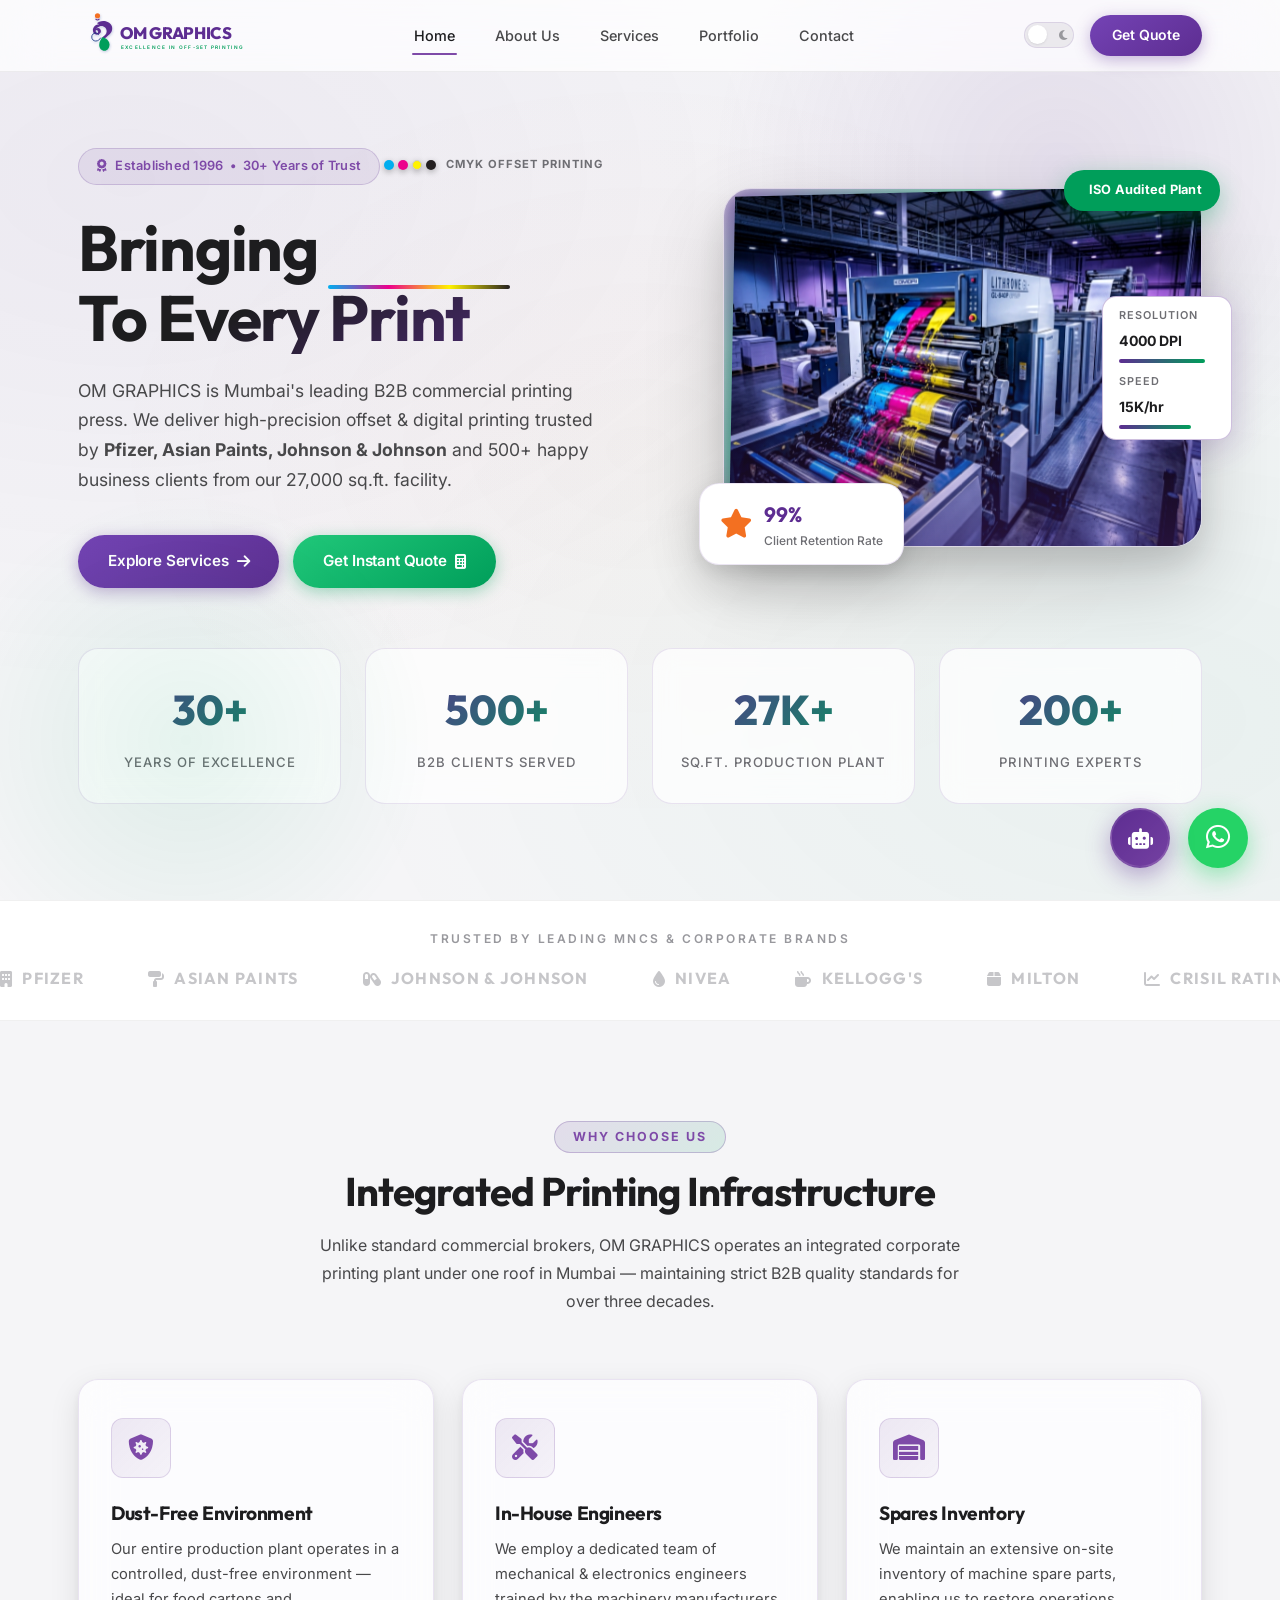
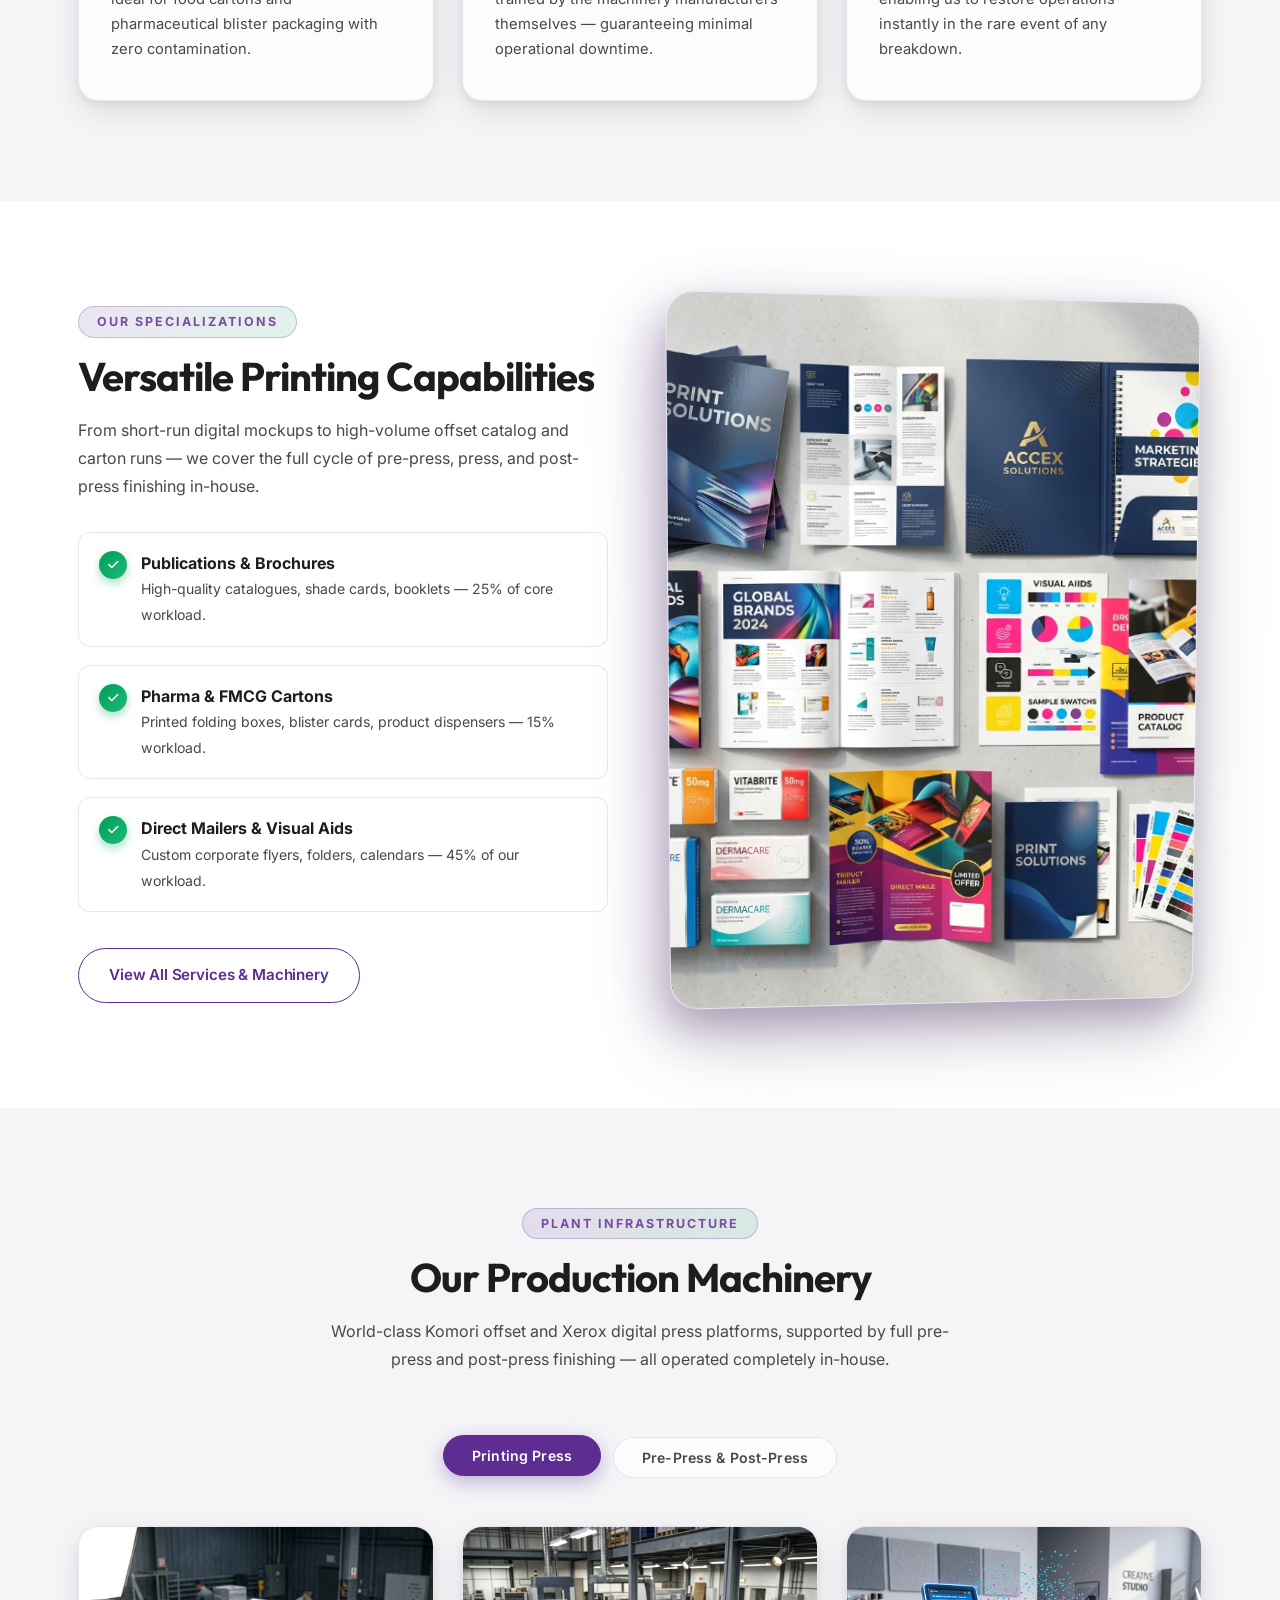
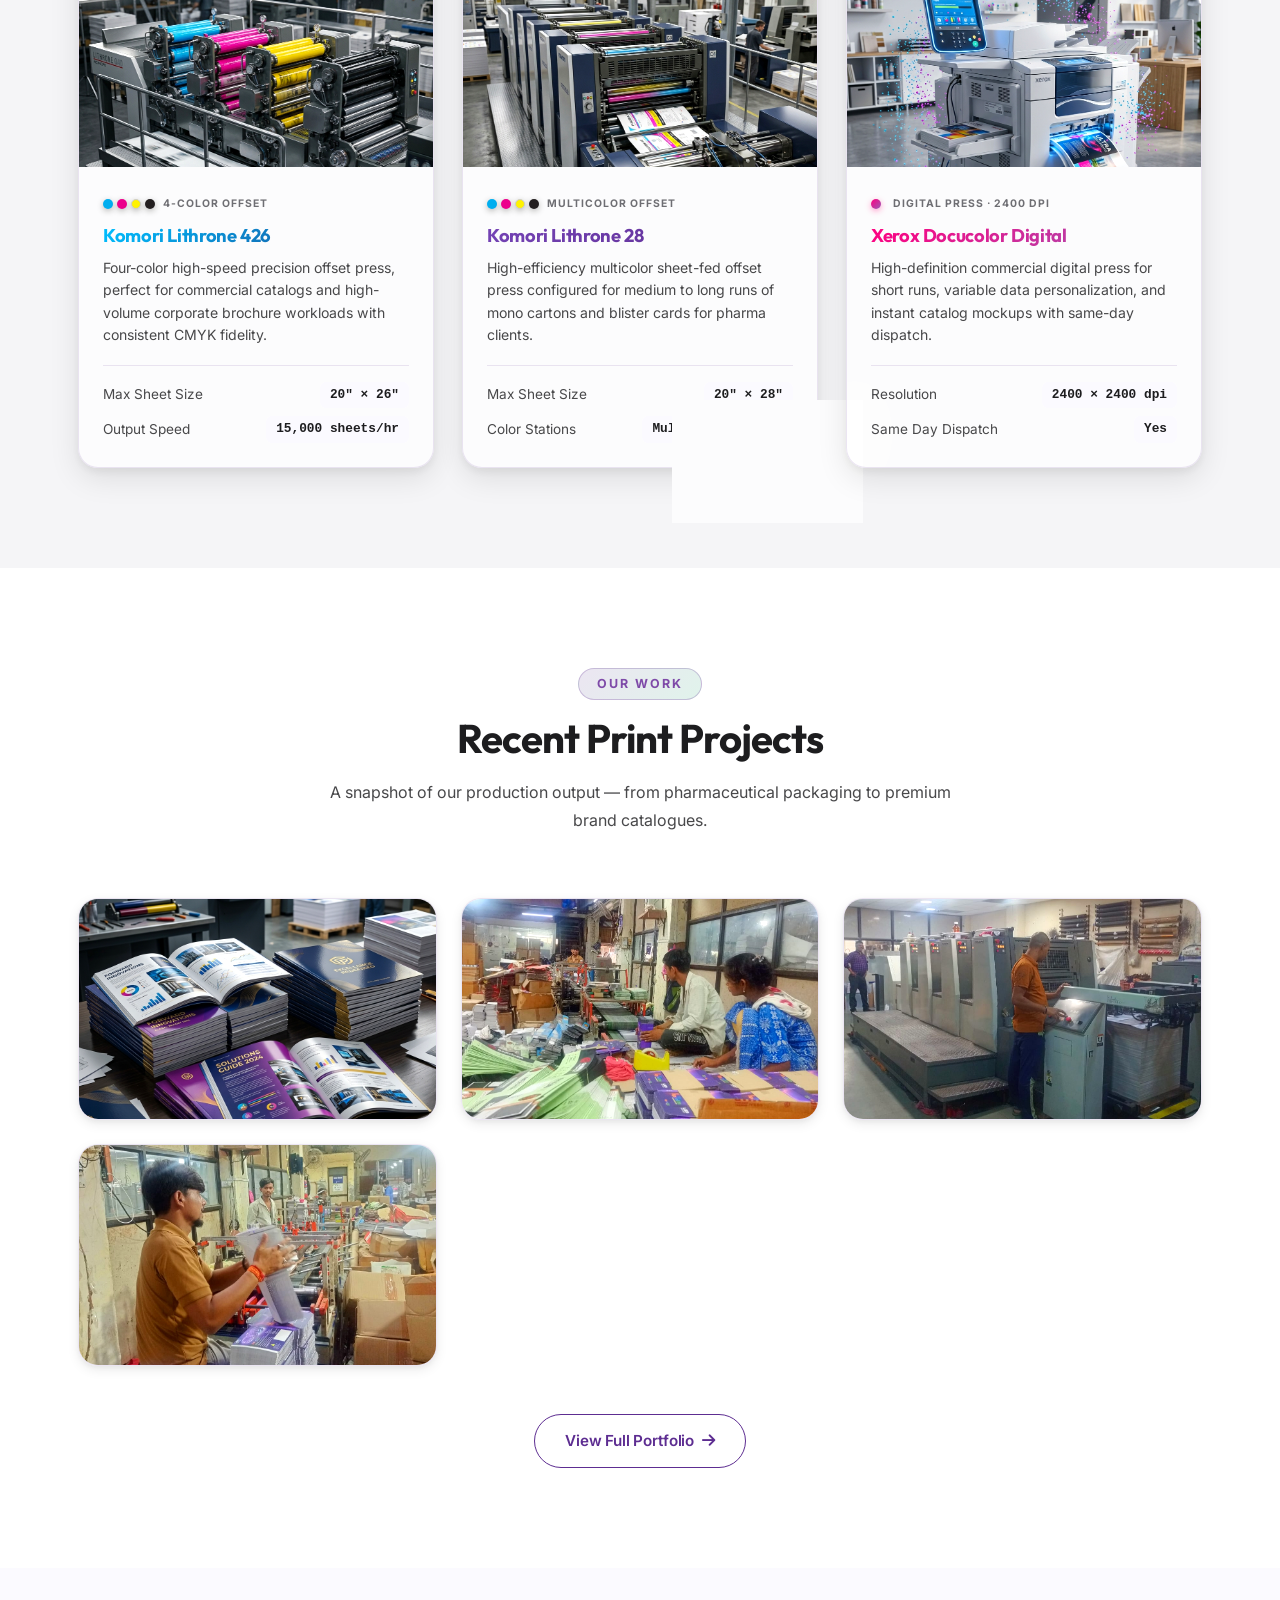
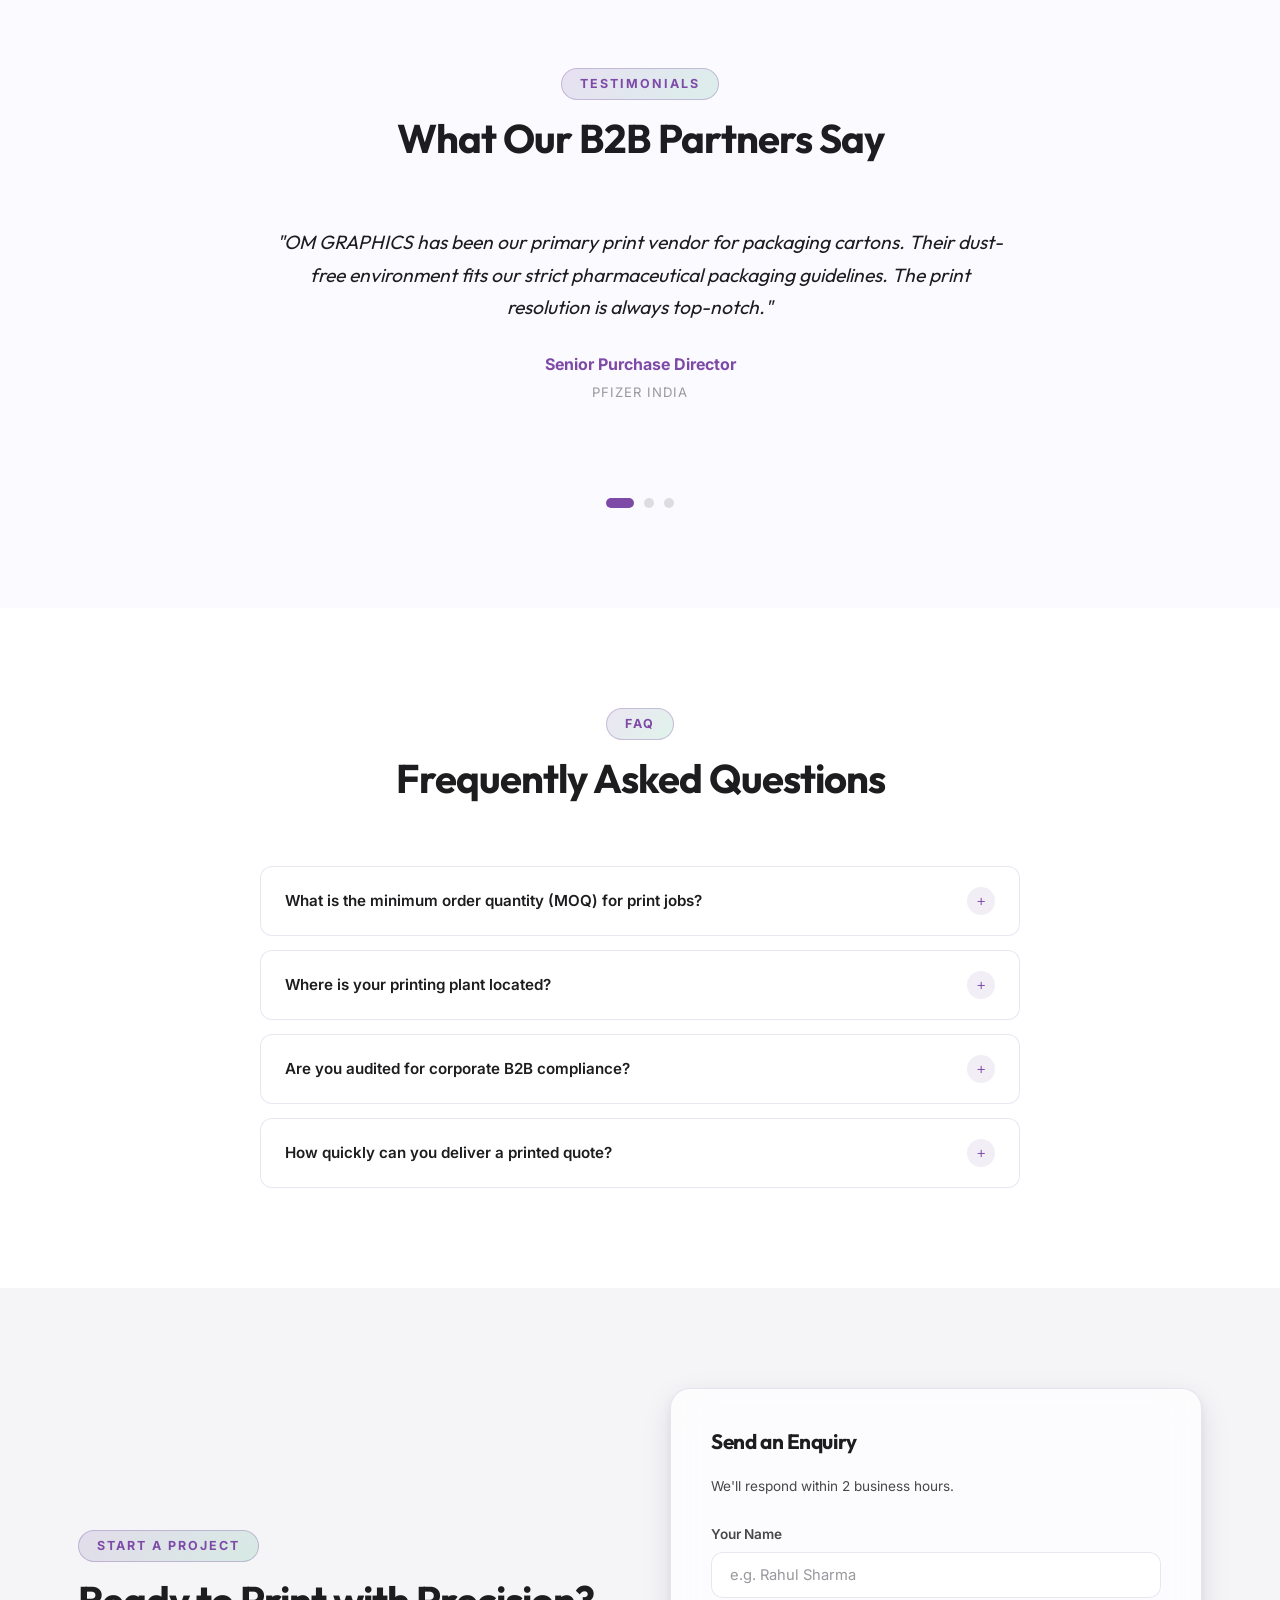
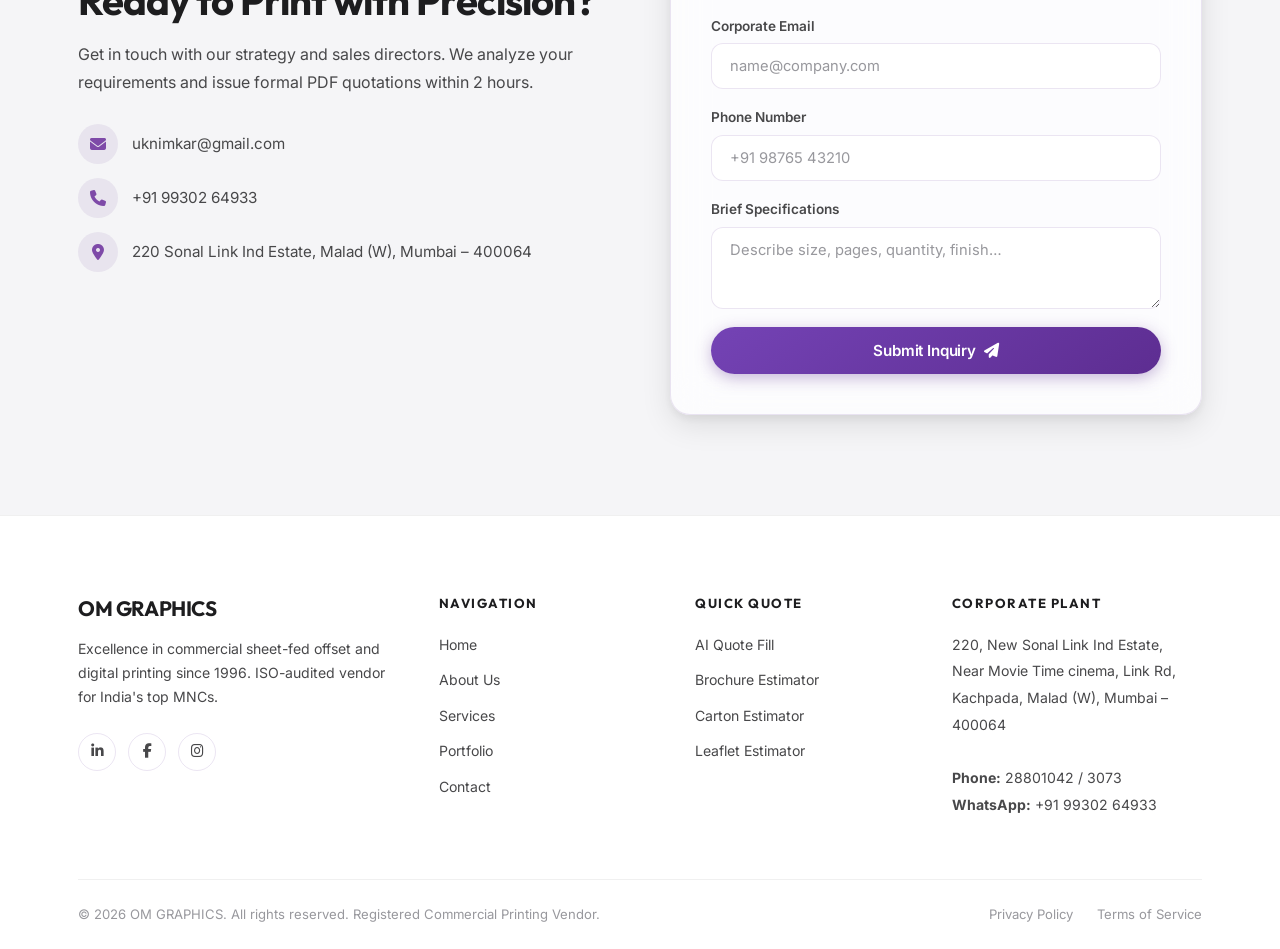
==== commit 83febd66: "Update site UI/UX, AI assistant, security enhancements, and fixes" ====
--- a/index.html
+++ b/index.html
@@ -23,6 +23,275 @@
 
   <!-- Font Awesome -->
   <link rel="stylesheet" href="https://cdnjs.cloudflare.com/ajax/libs/font-awesome/6.5.0/css/all.min.css" crossorigin="anonymous">
+
+  <!-- 3D Premium Visual Enhancements -->
+  <style>
+    /* ═══ HERO 3D SCENE ═══ */
+    .hero-img-wrap {
+      position: relative;
+      transform-style: preserve-3d;
+      perspective: 1200px;
+    }
+    .hero-img-wrap::before {
+      content: '';
+      position: absolute;
+      inset: -3px;
+      border-radius: inherit;
+      background: linear-gradient(135deg, #5D2D91, #009E5A, #F37021, #1C3B88);
+      z-index: -1;
+      opacity: 0.7;
+      filter: blur(8px);
+      animation: heroGlowPulse 4s ease-in-out infinite;
+    }
+    @keyframes heroGlowPulse {
+      0%, 100% { opacity: 0.5; filter: blur(8px) brightness(1); }
+      50%       { opacity: 0.9; filter: blur(14px) brightness(1.3); }
+    }
+    .hero-img-wrap img {
+      transform: perspective(900px) rotateY(-4deg) rotateX(2deg);
+      transition: transform 0.8s cubic-bezier(0.34,1.56,0.64,1);
+      filter: brightness(1.05) contrast(1.05);
+    }
+    .hero-img-wrap:hover img {
+      transform: perspective(900px) rotateY(0deg) rotateX(0deg) scale(1.03);
+    }
+
+    /* ═══ INK PARTICLES ═══ */
+    .ink-particles {
+      position: absolute;
+      inset: 0;
+      pointer-events: none;
+      overflow: hidden;
+      border-radius: inherit;
+      z-index: 2;
+    }
+    .ink-drop {
+      position: absolute;
+      border-radius: 50%;
+      animation: inkFloat linear infinite;
+      opacity: 0;
+    }
+    .ink-drop:nth-child(1)  { width:8px;  height:8px;  background:#00BFFF; left:10%; top:80%; animation-duration:4s; animation-delay:0s; }
+    .ink-drop:nth-child(2)  { width:5px;  height:5px;  background:#FF00FF; left:25%; top:70%; animation-duration:5.5s; animation-delay:0.7s; }
+    .ink-drop:nth-child(3)  { width:10px; height:10px; background:#FFD700; left:60%; top:85%; animation-duration:3.8s; animation-delay:1.2s; }
+    .ink-drop:nth-child(4)  { width:6px;  height:6px;  background:#00FF7F; left:75%; top:75%; animation-duration:5s;   animation-delay:0.4s; }
+    .ink-drop:nth-child(5)  { width:7px;  height:7px;  background:#FF4500; left:45%; top:90%; animation-duration:4.5s; animation-delay:1.8s; }
+    .ink-drop:nth-child(6)  { width:4px;  height:4px;  background:#00BFFF; left:85%; top:60%; animation-duration:6s;   animation-delay:0.2s; }
+    @keyframes inkFloat {
+      0%   { transform: translateY(0) scale(1);   opacity: 0; }
+      10%  { opacity: 0.8; }
+      90%  { opacity: 0.6; }
+      100% { transform: translateY(-180px) scale(0.3); opacity: 0; }
+    }
+
+    /* ═══ MACHINE CARDS – 3D GLOW BY TYPE ═══ */
+    .machine-card {
+      position: relative;
+      transform-style: preserve-3d;
+      transition: transform 0.45s cubic-bezier(0.34,1.56,0.64,1), box-shadow 0.45s ease;
+    }
+    .machine-card:hover {
+      transform: translateY(-10px) rotateX(2deg) rotateY(-1deg);
+    }
+    /* Komori 426 – cyan/blue glow */
+    .machine-card[data-machine="komori-426"]:hover {
+      box-shadow: 0 20px 60px rgba(0,191,255,0.35), 0 0 0 1px rgba(0,191,255,0.2), var(--shadow-xl);
+    }
+    /* Komori 28 – purple glow */
+    .machine-card[data-machine="komori-28"]:hover {
+      box-shadow: 0 20px 60px rgba(93,45,145,0.45), 0 0 0 1px rgba(93,45,145,0.3), var(--shadow-xl);
+    }
+    /* Xerox Digital – magenta glow */
+    .machine-card[data-machine="xerox"]:hover {
+      box-shadow: 0 20px 60px rgba(255,0,128,0.35), 0 0 0 1px rgba(255,0,128,0.2), var(--shadow-xl);
+    }
+    /* Kodak CTP – red/laser glow */
+    .machine-card[data-machine="ctp"]:hover {
+      box-shadow: 0 20px 60px rgba(220,50,50,0.35), 0 0 0 1px rgba(220,50,50,0.2), var(--shadow-xl);
+    }
+    /* Shoei Folding – amber glow */
+    .machine-card[data-machine="folding"]:hover {
+      box-shadow: 0 20px 60px rgba(255,165,0,0.35), 0 0 0 1px rgba(255,165,0,0.2), var(--shadow-xl);
+    }
+    /* Polar Cutting – green glow */
+    .machine-card[data-machine="cutting"]:hover {
+      box-shadow: 0 20px 60px rgba(0,158,90,0.35), 0 0 0 1px rgba(0,158,90,0.2), var(--shadow-xl);
+    }
+
+    /* Machine image – cinematic aspect + enhanced hover */
+    .machine-img {
+      height: 240px !important;
+      object-position: center top;
+      filter: brightness(1.05) saturate(1.15);
+      transition: transform 0.6s ease, filter 0.4s ease !important;
+    }
+    .machine-card:hover .machine-img {
+      transform: scale(1.07) !important;
+      filter: brightness(1.12) saturate(1.25);
+    }
+
+    /* Machine title gradient per type */
+    .machine-card[data-machine="komori-426"] .machine-title { background: linear-gradient(135deg,#00BFFF,#1C3B88); -webkit-background-clip:text; -webkit-text-fill-color:transparent; background-clip:text; }
+    .machine-card[data-machine="komori-28"]  .machine-title { background: linear-gradient(135deg,#7443B5,#5D2D91); -webkit-background-clip:text; -webkit-text-fill-color:transparent; background-clip:text; }
+    .machine-card[data-machine="xerox"]      .machine-title { background: linear-gradient(135deg,#FF0080,#9B59B6); -webkit-background-clip:text; -webkit-text-fill-color:transparent; background-clip:text; }
+    .machine-card[data-machine="ctp"]        .machine-title { background: linear-gradient(135deg,#FF4500,#DC3232); -webkit-background-clip:text; -webkit-text-fill-color:transparent; background-clip:text; }
+    .machine-card[data-machine="folding"]    .machine-title { background: linear-gradient(135deg,#FF9500,#F37021); -webkit-background-clip:text; -webkit-text-fill-color:transparent; background-clip:text; }
+    .machine-card[data-machine="cutting"]    .machine-title { background: linear-gradient(135deg,#00D084,#009E5A); -webkit-background-clip:text; -webkit-text-fill-color:transparent; background-clip:text; }
+
+    /* ═══ CMYK COLOR BADGE ═══ */
+    .cmyk-badge {
+      display: inline-flex;
+      align-items: center;
+      gap: 4px;
+      margin-bottom: 12px;
+    }
+    .cmyk-dot {
+      width: 10px; height: 10px;
+      border-radius: 50%;
+      box-shadow: 0 2px 6px rgba(0,0,0,0.3);
+    }
+    .cmyk-dot.c { background: #00AEEF; }
+    .cmyk-dot.m { background: #EC008C; }
+    .cmyk-dot.y { background: #FFF200; border: 1px solid #ccc; }
+    .cmyk-dot.k { background: #231F20; }
+
+    /* ═══ SERVICES IMAGE – 3D TILT ═══ */
+    .services-image-wrap {
+      aspect-ratio: 3/4;
+      transform: perspective(1000px) rotateY(4deg) rotateX(-2deg);
+      transition: transform 0.6s cubic-bezier(0.34,1.56,0.64,1);
+      box-shadow: -12px 20px 50px rgba(93,45,145,0.25), var(--shadow-xl) !important;
+    }
+    .services-image-wrap:hover {
+      transform: perspective(1000px) rotateY(0deg) rotateX(0deg) scale(1.02);
+    }
+    .services-image-wrap img {
+      filter: brightness(1.05) saturate(1.2);
+    }
+
+    /* ═══ PORTFOLIO ITEMS – GLASS GLOW ═══ */
+    .portfolio-item {
+      aspect-ratio: auto;
+    }
+    .portfolio-item img {
+      width: 100%; height: 220px; object-fit: cover;
+      filter: brightness(1.05) saturate(1.1);
+      transition: transform 0.5s ease, filter 0.4s ease;
+    }
+    .portfolio-item:hover img {
+      transform: scale(1.07);
+      filter: brightness(1.12) saturate(1.3);
+    }
+    .portfolio-overlay {
+      position: absolute;
+      inset: 0;
+      background: linear-gradient(to top, rgba(93,45,145,0.85) 0%, transparent 55%);
+      opacity: 0;
+      transition: opacity 0.4s ease;
+      display: flex; align-items: flex-end;
+      padding: 20px;
+      border-radius: var(--radius-md);
+    }
+    .portfolio-item:hover .portfolio-overlay {
+      opacity: 1;
+    }
+    .portfolio-overlay-text h4 { color:#fff; margin-bottom:4px; font-size:1rem; }
+    .portfolio-overlay-text p  { color:rgba(255,255,255,0.8); font-size:0.8rem; }
+
+    /* ═══ STATS ROW – GLOWING NUMBERS ═══ */
+    .stat-number {
+      font-size: 2.6rem !important;
+      font-weight: 800 !important;
+      background: linear-gradient(135deg, var(--clr-purple), var(--clr-green));
+      -webkit-background-clip: text;
+      -webkit-text-fill-color: transparent;
+      background-clip: text;
+      display: block;
+    }
+
+    /* ═══ SECTION SUBTITLE – NEON PILL ═══ */
+    .section-subtitle {
+      display: inline-block;
+      padding: 5px 18px;
+      background: linear-gradient(135deg, rgba(93,45,145,0.12), rgba(0,158,90,0.12));
+      border: 1px solid rgba(93,45,145,0.25);
+      border-radius: 999px;
+      color: var(--clr-purple-light);
+      font-size: 0.78rem;
+      font-weight: 700;
+      letter-spacing: 2px;
+      text-transform: uppercase;
+      margin-bottom: 14px;
+    }
+
+    /* ═══ HERO VISUAL FLOATING ELEMENTS ═══ */
+    .hero-3d-frame {
+      position: relative;
+    }
+    .hero-tech-chip {
+      position: absolute;
+      top: 50%;
+      right: -30px;
+      transform: translateY(-50%);
+      background: var(--bg-secondary);
+      border: 1px solid rgba(93,45,145,0.3);
+      border-radius: 14px;
+      padding: 10px 16px;
+      display: flex;
+      flex-direction: column;
+      gap: 6px;
+      box-shadow: 0 8px 32px rgba(93,45,145,0.2);
+      animation: float 6s 1s ease-in-out infinite;
+      z-index: 10;
+      min-width: 130px;
+    }
+    .hero-tech-chip-label { font-size: 0.68rem; color: var(--text-tertiary); font-weight: 600; text-transform: uppercase; letter-spacing: 1px; }
+    .hero-tech-chip-val   { font-size: 0.88rem; font-weight: 700; color: var(--text-primary); }
+    .hero-tech-chip-bar   { height: 4px; border-radius: 99px; background: linear-gradient(90deg,#5D2D91,#009E5A); }
+
+    /* ═══ BACKGROUND ANIMATED GRADIENT MESH ═══ */
+    body::before {
+      content: '';
+      position: fixed;
+      top: 0; left: 0;
+      width: 100%; height: 100%;
+      background:
+        radial-gradient(ellipse at 10% 20%, rgba(93,45,145,0.06) 0%, transparent 50%),
+        radial-gradient(ellipse at 90% 80%, rgba(0,158,90,0.05) 0%, transparent 50%),
+        radial-gradient(ellipse at 50% 50%, rgba(243,112,33,0.03) 0%, transparent 60%);
+      pointer-events: none;
+      z-index: 0;
+    }
+
+    /* ═══ DARK THEME MACHINE GLOW ═══ */
+    body.dark-theme .machine-card {
+      box-shadow: 0 0 0 1px rgba(255,255,255,0.06), var(--shadow-md);
+    }
+    body.dark-theme .machine-card:hover {
+      box-shadow: 0 20px 60px rgba(93,45,145,0.6), var(--shadow-xl);
+    }
+
+    /* ═══ HERO TITLE CMYK UNDERLINE ═══ */
+    .hero-title span {
+      position: relative;
+      display: inline-block;
+    }
+    .hero-title span::after {
+      content: '';
+      position: absolute;
+      bottom: -6px;
+      left: 0;
+      width: 100%;
+      height: 4px;
+      border-radius: 2px;
+      background: linear-gradient(90deg, #00AEEF, #EC008C, #FFF200, #231F20);
+      animation: cmykPulse 3s ease-in-out infinite;
+    }
+    @keyframes cmykPulse {
+      0%, 100% { opacity: 1; transform: scaleX(1); }
+      50%       { opacity: 0.7; transform: scaleX(0.95); }
+    }
+  </style>
 </head>
 <body>
 
@@ -119,8 +388,17 @@
             Established 1996 &nbsp;•&nbsp; 30+ Years of Trust
           </div>
 
+          <!-- CMYK dots -->
+          <div class="cmyk-badge" style="margin-bottom:16px;">
+            <span class="cmyk-dot c"></span>
+            <span class="cmyk-dot m"></span>
+            <span class="cmyk-dot y"></span>
+            <span class="cmyk-dot k"></span>
+            <span style="font-size:0.7rem;font-weight:700;color:var(--text-tertiary);margin-left:6px;letter-spacing:1px;">CMYK OFFSET PRINTING</span>
+          </div>
+
           <h1 class="hero-title" id="heroTitle">
-            Bringing Colors<br>To Every Print
+            Bringing <span>Colors</span><br>To Every Print
           </h1>
 
           <p class="hero-desc">
@@ -138,18 +416,38 @@
         </div>
 
         <!-- Hero Visual -->
-        <div class="hero-visual">
+        <div class="hero-visual hero-3d-frame">
           <div class="hero-badge2">
             <i class="fas fa-shield-check"></i> &nbsp;ISO Audited Plant
           </div>
 
           <div class="hero-img-wrap">
             <img
-              src="Assets/print-hero.jpg"
-              alt="OM GRAPHICS printing press facility in Mumbai"
+              src="Assets/hero-3d-press.png"
+              onerror="this.src='Assets/print-hero.jpg'"
+              alt="OM GRAPHICS – Komori offset printing press facility in Mumbai – 3D render"
               loading="eager"
             >
             <div class="hero-img-overlay"></div>
+            <!-- Floating ink particles -->
+            <div class="ink-particles" aria-hidden="true">
+              <div class="ink-drop"></div>
+              <div class="ink-drop"></div>
+              <div class="ink-drop"></div>
+              <div class="ink-drop"></div>
+              <div class="ink-drop"></div>
+              <div class="ink-drop"></div>
+            </div>
+          </div>
+
+          <!-- Floating tech chip -->
+          <div class="hero-tech-chip" aria-hidden="true">
+            <div class="hero-tech-chip-label">Resolution</div>
+            <div class="hero-tech-chip-val">4000 DPI</div>
+            <div class="hero-tech-chip-bar" style="width:90%;"></div>
+            <div class="hero-tech-chip-label" style="margin-top:4px;">Speed</div>
+            <div class="hero-tech-chip-val">15K/hr</div>
+            <div class="hero-tech-chip-bar" style="width:75%;"></div>
           </div>
 
           <div class="hero-badge">
@@ -291,12 +589,13 @@
           <a href="services.html" class="btn btn-outline" id="servicesViewBtn">View All Services &amp; Machinery</a>
         </div>
 
-        <!-- Right: Shop Image -->
+        <!-- Right: Services Overview 3D Image -->
         <div class="reveal reveal--right">
           <div class="services-image-wrap">
             <img
-              src="Assets/print-shop-1.jpg"
-              alt="OM GRAPHICS printing shop interior – Mumbai"
+              src="Assets/services-overview-3d.png"
+              onerror="this.src='Assets/print-shop-1.jpg'"
+              alt="OM GRAPHICS – Premium printed materials including brochures, cartons, and visual aids"
               loading="lazy"
             >
           </div>
@@ -327,9 +626,16 @@
 
       <!-- Press Machines -->
       <div id="tab-press" class="machinery-content active" role="tabpanel" aria-labelledby="btnPress">
-        <div class="glass-card machine-card">
-          <img class="machine-img" src="Assets/machine-komori-1.jpg" alt="Komori Lithrone 426 offset printing press" loading="lazy">
+        <div class="glass-card machine-card" data-machine="komori-426">
+          <img class="machine-img"
+               src="Assets/machine-komori-426-3d.png"
+               onerror="this.src='Assets/machine-komori-1.jpg'"
+               alt="Komori Lithrone 426 – 4-color high-speed offset printing press, 3D render" loading="lazy">
           <div class="machine-body">
+            <div class="cmyk-badge">
+              <span class="cmyk-dot c"></span><span class="cmyk-dot m"></span><span class="cmyk-dot y"></span><span class="cmyk-dot k"></span>
+              <span style="font-size:0.65rem;font-weight:700;color:var(--text-tertiary);letter-spacing:1px;margin-left:4px;">4-COLOR OFFSET</span>
+            </div>
             <h3 class="machine-title">Komori Lithrone 426</h3>
             <p class="machine-desc">Four-color high-speed precision offset press, perfect for commercial catalogs and high-volume corporate brochure workloads with consistent CMYK fidelity.</p>
             <div class="machine-specs">
@@ -338,9 +644,16 @@
             </div>
           </div>
         </div>
-        <div class="glass-card machine-card">
-          <img class="machine-img" src="Assets/machine-komori-2.jpg" alt="Komori Lithrone 28 multicolor offset press" loading="lazy">
+        <div class="glass-card machine-card" data-machine="komori-28">
+          <img class="machine-img"
+               src="Assets/machine-komori-28-3d.png"
+               onerror="this.src='Assets/machine-komori-2.jpg'"
+               alt="Komori Lithrone 28 – multicolor sheet-fed offset printing press, 3D render" loading="lazy">
           <div class="machine-body">
+            <div class="cmyk-badge">
+              <span class="cmyk-dot c"></span><span class="cmyk-dot m"></span><span class="cmyk-dot y"></span><span class="cmyk-dot k"></span>
+              <span style="font-size:0.65rem;font-weight:700;color:var(--text-tertiary);letter-spacing:1px;margin-left:4px;">MULTICOLOR OFFSET</span>
+            </div>
             <h3 class="machine-title">Komori Lithrone 28</h3>
             <p class="machine-desc">High-efficiency multicolor sheet-fed offset press configured for medium to long runs of mono cartons and blister cards for pharma clients.</p>
             <div class="machine-specs">
@@ -349,9 +662,16 @@
             </div>
           </div>
         </div>
-        <div class="glass-card machine-card">
-          <img class="machine-img" src="Assets/machine-digital.jpg" alt="Xerox Docucolor digital printing press" loading="lazy">
+        <div class="glass-card machine-card" data-machine="xerox">
+          <img class="machine-img"
+               src="Assets/machine-digital-3d.png"
+               onerror="this.src='Assets/machine-digital.jpg'"
+               alt="Xerox Docucolor digital printing press, 3D render" loading="lazy">
           <div class="machine-body">
+            <div class="cmyk-badge">
+              <span style="width:10px;height:10px;border-radius:50%;background:linear-gradient(135deg,#FF0080,#9B59B6);box-shadow:0 2px 6px rgba(255,0,128,0.4);"></span>
+              <span style="font-size:0.65rem;font-weight:700;color:var(--text-tertiary);letter-spacing:1px;margin-left:8px;">DIGITAL PRESS · 2400 DPI</span>
+            </div>
             <h3 class="machine-title">Xerox Docucolor Digital</h3>
             <p class="machine-desc">High-definition commercial digital press for short runs, variable data personalization, and instant catalog mockups with same-day dispatch.</p>
             <div class="machine-specs">
@@ -364,9 +684,16 @@
 
       <!-- Pre-Press & Post-Press -->
       <div id="tab-prepost" class="machinery-content" role="tabpanel" aria-labelledby="btnPrePost">
-        <div class="glass-card machine-card">
-          <img class="machine-img" src="Assets/machine-ctp.jpg" alt="Kodak CTP computer-to-plate system" loading="lazy">
+        <div class="glass-card machine-card" data-machine="ctp">
+          <img class="machine-img"
+               src="Assets/machine-ctp-3d.png"
+               onerror="this.src='Assets/machine-ctp.jpg'"
+               alt="Kodak CTP – computer-to-plate thermal laser pre-press system, 3D render" loading="lazy">
           <div class="machine-body">
+            <div class="cmyk-badge">
+              <span style="width:10px;height:10px;border-radius:50%;background:linear-gradient(135deg,#FF4500,#DC3232);box-shadow:0 2px 6px rgba(255,69,0,0.4);"></span>
+              <span style="font-size:0.65rem;font-weight:700;color:var(--text-tertiary);letter-spacing:1px;margin-left:8px;">THERMAL LASER · 4000 DPI</span>
+            </div>
             <h3 class="machine-title">Kodak CTP (Pre-Press)</h3>
             <p class="machine-desc">Computer-to-Plate laser thermal engine generating sharp dot fidelity for offset press plates — ensuring color accuracy at up to 4000 dpi.</p>
             <div class="machine-specs">
@@ -375,9 +702,16 @@
             </div>
           </div>
         </div>
-        <div class="glass-card machine-card">
-          <img class="machine-img" src="Assets/machine-folding.jpg" alt="Shoei folding machine for brochures and leaflets" loading="lazy">
+        <div class="glass-card machine-card" data-machine="folding">
+          <img class="machine-img"
+               src="Assets/machine-folding-3d.png"
+               onerror="this.src='Assets/machine-folding.jpg'"
+               alt="Shoei folding machine – high-speed automated paper folding for brochures and leaflets, 3D render" loading="lazy">
           <div class="machine-body">
+            <div class="cmyk-badge">
+              <span style="width:10px;height:10px;border-radius:50%;background:linear-gradient(135deg,#FF9500,#F37021);box-shadow:0 2px 6px rgba(255,149,0,0.4);"></span>
+              <span style="font-size:0.65rem;font-weight:700;color:var(--text-tertiary);letter-spacing:1px;margin-left:8px;">POST-PRESS · FOLDING</span>
+            </div>
             <h3 class="machine-title">Shoei Folding Machine</h3>
             <p class="machine-desc">High-speed automated folding lines for booklets, pharmaceutical leaflets, and multi-fold brochures with variable speed control.</p>
             <div class="machine-specs">
@@ -386,9 +720,16 @@
             </div>
           </div>
         </div>
-        <div class="glass-card machine-card">
-          <img class="machine-img" src="Assets/machine-cutting.jpg" alt="Polar hydraulic cutting machines" loading="lazy">
+        <div class="glass-card machine-card" data-machine="cutting">
+          <img class="machine-img"
+               src="Assets/machine-cutting-3d.png"
+               onerror="this.src='Assets/machine-cutting.jpg'"
+               alt="Polar 42 hydraulic cutting guillotine machine, 3D render" loading="lazy">
           <div class="machine-body">
+            <div class="cmyk-badge">
+              <span style="width:10px;height:10px;border-radius:50%;background:linear-gradient(135deg,#00D084,#009E5A);box-shadow:0 2px 6px rgba(0,208,132,0.4);"></span>
+              <span style="font-size:0.65rem;font-weight:700;color:var(--text-tertiary);letter-spacing:1px;margin-left:8px;">POST-PRESS · ±0.1mm</span>
+            </div>
             <h3 class="machine-title">Polar Cutting Machines</h3>
             <p class="machine-desc">Programmable high-precision hydraulic paper guillotines (Polar 32 &amp; Polar 42 models) for perfect edge finishing with ±0.1mm accuracy.</p>
             <div class="machine-specs">
@@ -414,7 +755,9 @@
 
       <div class="portfolio-grid stagger-children reveal">
         <div class="portfolio-item">
-          <img src="Assets/print-shop-2.jpg" alt="Commercial print job – brochures and catalogs" loading="lazy">
+          <img src="Assets/portfolio-brochures-3d.png"
+               onerror="this.src='Assets/print-shop-2.jpg'"
+               alt="Premium corporate brochures and catalogs – Komori L426 offset print" loading="lazy">
           <div class="portfolio-overlay">
             <div class="portfolio-overlay-text">
               <h4>Corporate Brochures</h4>
@@ -423,7 +766,8 @@
           </div>
         </div>
         <div class="portfolio-item">
-          <img src="Assets/print-shop-3.jpg" alt="Pharmaceutical mono carton packaging print" loading="lazy">
+          <img src="Assets/print-shop-3.jpg"
+               alt="Pharmaceutical mono carton packaging print" loading="lazy">
           <div class="portfolio-overlay">
             <div class="portfolio-overlay-text">
               <h4>Pharma Mono Cartons</h4>
@@ -432,7 +776,8 @@
           </div>
         </div>
         <div class="portfolio-item">
-          <img src="Assets/print-shop-4.jpg" alt="Print shop – visual aid direct mailers" loading="lazy">
+          <img src="Assets/print-shop-4.jpg"
+               alt="Print shop – visual aid direct mailers" loading="lazy">
           <div class="portfolio-overlay">
             <div class="portfolio-overlay-text">
               <h4>Direct Mailers &amp; Folders</h4>
@@ -441,7 +786,8 @@
           </div>
         </div>
         <div class="portfolio-item">
-          <img src="Assets/about-team.jpg" alt="OM GRAPHICS team working at the press" loading="lazy">
+          <img src="Assets/about-team.jpg"
+               alt="OM GRAPHICS expert team working at the press" loading="lazy">
           <div class="portfolio-overlay">
             <div class="portfolio-overlay-text">
               <h4>Our Expert Team</h4>
--- a/css/style.css
+++ b/css/style.css
@@ -600,6 +600,462 @@
 }
 
 /* ==========================================================================
+   Premium Landing Page Hero & Timeline
+   ========================================================================== */
+.home-page {
+  background: linear-gradient(135deg, #1a120b 0%, #2c1810 35%, #3b2a20 70%, #ffffff 100%);
+  color: #fff;
+}
+
+.home-page .background {
+  opacity: 1;
+}
+
+.home-page .navbar {
+  width: 100%;
+  display: flex;
+  justify-content: space-between;
+  align-items: center;
+  padding: 20px 60px;
+  background: rgba(44, 24, 16, 0.55);
+  backdrop-filter: blur(12px);
+  border-bottom: 1px solid rgba(255, 255, 255, 0.1);
+  position: sticky;
+  top: 0;
+  z-index: 1000;
+}
+
+.home-page .left-buttons {
+  display: flex;
+  gap: 15px;
+}
+
+.home-page .contact-btn,
+.home-page .quote-btn {
+  padding: 12px 24px;
+  border: none;
+  border-radius: 30px;
+  cursor: pointer;
+  font-size: 14px;
+  font-weight: 600;
+  transition: 0.4s;
+  text-decoration: none;
+  display: inline-flex;
+  align-items: center;
+  justify-content: center;
+}
+
+.home-page .contact-btn {
+  background: #6f4e37;
+  color: #fff;
+  box-shadow: 0 0 20px rgba(111, 78, 55, 0.6);
+}
+
+.home-page .quote-btn {
+  background: #fff;
+  color: #2c1810;
+  box-shadow: 0 0 20px rgba(255, 255, 255, 0.5);
+}
+
+.home-page .left-buttons a:hover {
+  transform: translateY(-5px) scale(1.05);
+}
+
+.home-page .menu {
+  display: flex;
+  gap: 35px;
+  list-style: none;
+}
+
+.home-page .menu li a {
+  text-decoration: none;
+  color: #fff;
+  font-size: 15px;
+  font-weight: 600;
+  position: relative;
+  transition: 0.3s;
+  letter-spacing: 1px;
+}
+
+.home-page .menu li a::after {
+  content: "";
+  position: absolute;
+  width: 0%;
+  height: 2px;
+  background: #fff;
+  left: 0;
+  bottom: -5px;
+  transition: 0.4s;
+}
+
+.home-page .menu li a:hover::after {
+  width: 100%;
+}
+
+.home-page .hero {
+  min-height: 90vh;
+  padding: 70px 60px 80px;
+  display: flex;
+  align-items: center;
+  justify-content: center;
+  position: relative;
+}
+
+.home-page .hero-content {
+  width: min(1200px, 100%);
+  display: grid;
+  grid-template-columns: 1.05fr 0.95fr;
+  gap: 50px;
+  align-items: center;
+}
+
+.home-page .hero-copy {
+  max-width: 620px;
+}
+
+.home-page .hero-tag {
+  display: inline-flex;
+  align-items: center;
+  gap: 8px;
+  background: rgba(217, 179, 140, 0.16);
+  border: 1px solid rgba(217, 179, 140, 0.25);
+  color: #d9b38c;
+  padding: 8px 16px;
+  border-radius: 999px;
+  font-size: 0.84rem;
+  font-weight: 600;
+  letter-spacing: 0.04em;
+  margin-bottom: 22px;
+}
+
+.home-page .hero-title {
+  font-size: clamp(3rem, 5vw, 4.8rem);
+  font-weight: 700;
+  letter-spacing: 3px;
+  margin-bottom: 20px;
+  color: #fff;
+  text-shadow: 0 0 25px rgba(255,255,255,0.15);
+}
+
+.home-page .hero-desc {
+  font-size: 1.15rem;
+  max-width: 580px;
+  color: #f5e6d3;
+  line-height: 1.8;
+  margin-bottom: 30px;
+}
+
+.home-page .hero-actions {
+  display: flex;
+  flex-wrap: wrap;
+  gap: 14px;
+}
+
+.home-page .hero-visual {
+  position: relative;
+}
+
+.home-page .hero-media-card {
+  border-radius: 30px;
+  overflow: hidden;
+  border: 1px solid rgba(255,255,255,0.15);
+  box-shadow: 0 20px 50px rgba(0,0,0,0.28);
+}
+
+.home-page .hero-media-card img {
+  width: 100%;
+  height: 100%;
+  object-fit: cover;
+  aspect-ratio: 4 / 3;
+}
+
+.home-page .hero-badge {
+  position: absolute;
+  bottom: -18px;
+  left: -18px;
+  background: rgba(255,255,255,0.18);
+  backdrop-filter: blur(12px);
+  border: 1px solid rgba(255,255,255,0.16);
+  border-radius: 20px;
+  padding: 16px 20px;
+  display: flex;
+  gap: 12px;
+  align-items: center;
+  color: #fff;
+  box-shadow: 0 12px 30px rgba(0,0,0,0.24);
+}
+
+.home-page .hero-badge-title {
+  font-size: 1.2rem;
+  font-weight: 700;
+  color: #d9b38c;
+}
+
+.home-page .hero-badge-sub {
+  font-size: 0.8rem;
+  color: #f5e6d3;
+}
+
+.home-page .legacy-section {
+  width: 100%;
+  min-height: 90vh;
+  display: flex;
+  justify-content: space-between;
+  align-items: center;
+  padding: 100px 8%;
+  gap: 70px;
+}
+
+.home-page .legacy-left {
+  flex: 1;
+}
+
+.home-page .legacy-left h4 {
+  color: #d9b38c;
+  letter-spacing: 3px;
+  margin-bottom: 20px;
+  font-size: 18px;
+}
+
+.home-page .legacy-left h2 {
+  font-size: 52px;
+  line-height: 1.2;
+  margin-bottom: 30px;
+  color: #fff;
+}
+
+.home-page .legacy-left h2 span {
+  color: #d9b38c;
+  text-shadow: 0 0 15px rgba(217,179,140,0.5);
+}
+
+.home-page .legacy-left p {
+  color: #f5e6d3;
+  font-size: 17px;
+  line-height: 1.9;
+  margin-bottom: 20px;
+  max-width: 700px;
+}
+
+.home-page .legacy-right {
+  flex: 1;
+  display: grid;
+  grid-template-columns: repeat(2, minmax(0, 1fr));
+  gap: 25px;
+}
+
+.home-page .info-card {
+  background: rgba(255,255,255,0.08);
+  border: 1px solid rgba(255,255,255,0.1);
+  backdrop-filter: blur(15px);
+  border-radius: 25px;
+  padding: 45px 30px;
+  transition: 0.5s;
+  box-shadow: 0 10px 40px rgba(0,0,0,0.3);
+}
+
+.home-page .info-card:hover {
+  transform: translateY(-10px) scale(1.03);
+  background: rgba(255,255,255,0.12);
+}
+
+.home-page .info-card h1 {
+  font-size: 52px;
+  color: #fff;
+  margin-bottom: 15px;
+  text-shadow: 0 0 20px rgba(255,255,255,0.3);
+}
+
+.home-page .info-card p {
+  color: #f5e6d3;
+  font-size: 16px;
+  line-height: 1.6;
+}
+
+.home-page .milestone-section {
+  width: 100%;
+  padding: 120px 8%;
+  position: relative;
+}
+
+.home-page .milestone-heading {
+  text-align: center;
+  margin-bottom: 80px;
+}
+
+.home-page .milestone-heading h4 {
+  color: #d9b38c;
+  letter-spacing: 3px;
+  margin-bottom: 15px;
+  font-size: 18px;
+}
+
+.home-page .milestone-heading h2 {
+  font-size: 55px;
+  margin-bottom: 20px;
+  color: #fff;
+}
+
+.home-page .milestone-heading p {
+  color: #f5e6d3;
+  max-width: 750px;
+  margin: auto;
+  line-height: 1.8;
+  font-size: 18px;
+}
+
+.home-page .timeline {
+  position: relative;
+  max-width: 1200px;
+  margin: auto;
+}
+
+.home-page .timeline::before {
+  content: "";
+  position: absolute;
+  width: 4px;
+  background: rgba(255,255,255,0.2);
+  top: 0;
+  bottom: 0;
+  left: 50%;
+  transform: translateX(-50%);
+}
+
+.home-page .timeline-item {
+  padding: 30px 0;
+  position: relative;
+  width: 100%;
+  display: flex;
+  justify-content: flex-start;
+}
+
+.home-page .timeline-item:nth-child(even) {
+  justify-content: flex-end;
+}
+
+.home-page .timeline-content {
+  width: 45%;
+  background: rgba(255,255,255,0.08);
+  border: 1px solid rgba(255,255,255,0.1);
+  backdrop-filter: blur(15px);
+  border-radius: 25px;
+  padding: 35px;
+  box-shadow: 0 10px 35px rgba(0,0,0,0.3);
+  transition: 0.5s;
+}
+
+.home-page .timeline-content:hover {
+  transform: translateY(-10px);
+  background: rgba(255,255,255,0.12);
+}
+
+.home-page .timeline-content h3 {
+  font-size: 28px;
+  margin-bottom: 15px;
+  color: #fff;
+}
+
+.home-page .timeline-content p {
+  color: #f5e6d3;
+  line-height: 1.8;
+  font-size: 16px;
+}
+
+.home-page .timeline-year {
+  position: absolute;
+  left: 50%;
+  top: 50%;
+  transform: translate(-50%, -50%);
+  background: #d9b38c;
+  color: #2c1810;
+  width: 90px;
+  height: 90px;
+  border-radius: 50%;
+  display: flex;
+  align-items: center;
+  justify-content: center;
+  font-weight: 700;
+  font-size: 20px;
+  box-shadow: 0 0 30px rgba(217,179,140,0.5);
+  z-index: 2;
+}
+
+@media (max-width: 900px) {
+  .home-page .navbar {
+    flex-direction: column;
+    gap: 20px;
+    padding: 20px;
+  }
+
+  .home-page .menu {
+    flex-wrap: wrap;
+    justify-content: center;
+  }
+
+  .home-page .hero {
+    padding: 70px 20px 60px;
+  }
+
+  .home-page .hero-content {
+    grid-template-columns: 1fr;
+    gap: 36px;
+  }
+
+  .home-page .legacy-section {
+    flex-direction: column;
+    padding: 80px 6%;
+  }
+
+  .home-page .legacy-left h2 {
+    font-size: 38px;
+  }
+
+  .home-page .legacy-right {
+    grid-template-columns: 1fr;
+    width: 100%;
+  }
+
+  .home-page .milestone-heading h2 {
+    font-size: 40px;
+  }
+
+  .home-page .timeline::before {
+    left: 20px;
+  }
+
+  .home-page .timeline-item {
+    justify-content: flex-start !important;
+    padding-left: 60px;
+  }
+
+  .home-page .timeline-content {
+    width: 100%;
+  }
+
+  .home-page .timeline-year {
+    left: 20px;
+    width: 70px;
+    height: 70px;
+    font-size: 16px;
+  }
+}
+
+@media (max-width: 560px) {
+  .home-page .hero-title {
+    font-size: 2.5rem;
+  }
+
+  .home-page .hero-desc {
+    font-size: 1rem;
+  }
+
+  .home-page .hero-badge {
+    left: 12px;
+    bottom: 12px;
+  }
+}
+
+/* ==========================================================================
    Client Marquee
    ========================================================================== */
 .client-marquee {
@@ -792,6 +1248,55 @@
 /* Workload Chart Card */
 .workload-card { padding: 36px; text-align: center; }
 .workload-card h3 { margin-bottom: 24px; }
+
+/* Service Card Images */
+.service-card {
+  display: flex;
+  flex-direction: column;
+  padding: 0;
+  overflow: hidden;
+}
+
+.svc-card-img {
+  width: 100%;
+  height: 160px;
+  overflow: hidden;
+  flex-shrink: 0;
+  border-radius: var(--radius-sm) var(--radius-sm) 0 0;
+}
+
+.svc-card-img img {
+  width: 100%;
+  height: 100%;
+  object-fit: cover;
+  display: block;
+  transition: transform var(--t-slow);
+}
+
+.service-card:hover .svc-card-img img {
+  transform: scale(1.06);
+}
+
+.service-card-title {
+  padding: 18px 20px 8px;
+  font-size: 1rem;
+  font-weight: 700;
+  color: var(--text-primary);
+  display: flex;
+  align-items: center;
+  gap: 10px;
+  margin: 0;
+}
+
+.service-card-desc {
+  padding: 0 20px 20px;
+  font-size: 0.84rem;
+  color: var(--text-secondary);
+  line-height: 1.6;
+  flex: 1;
+}
+
+
 
 /* ==========================================================================
    Machinery Section
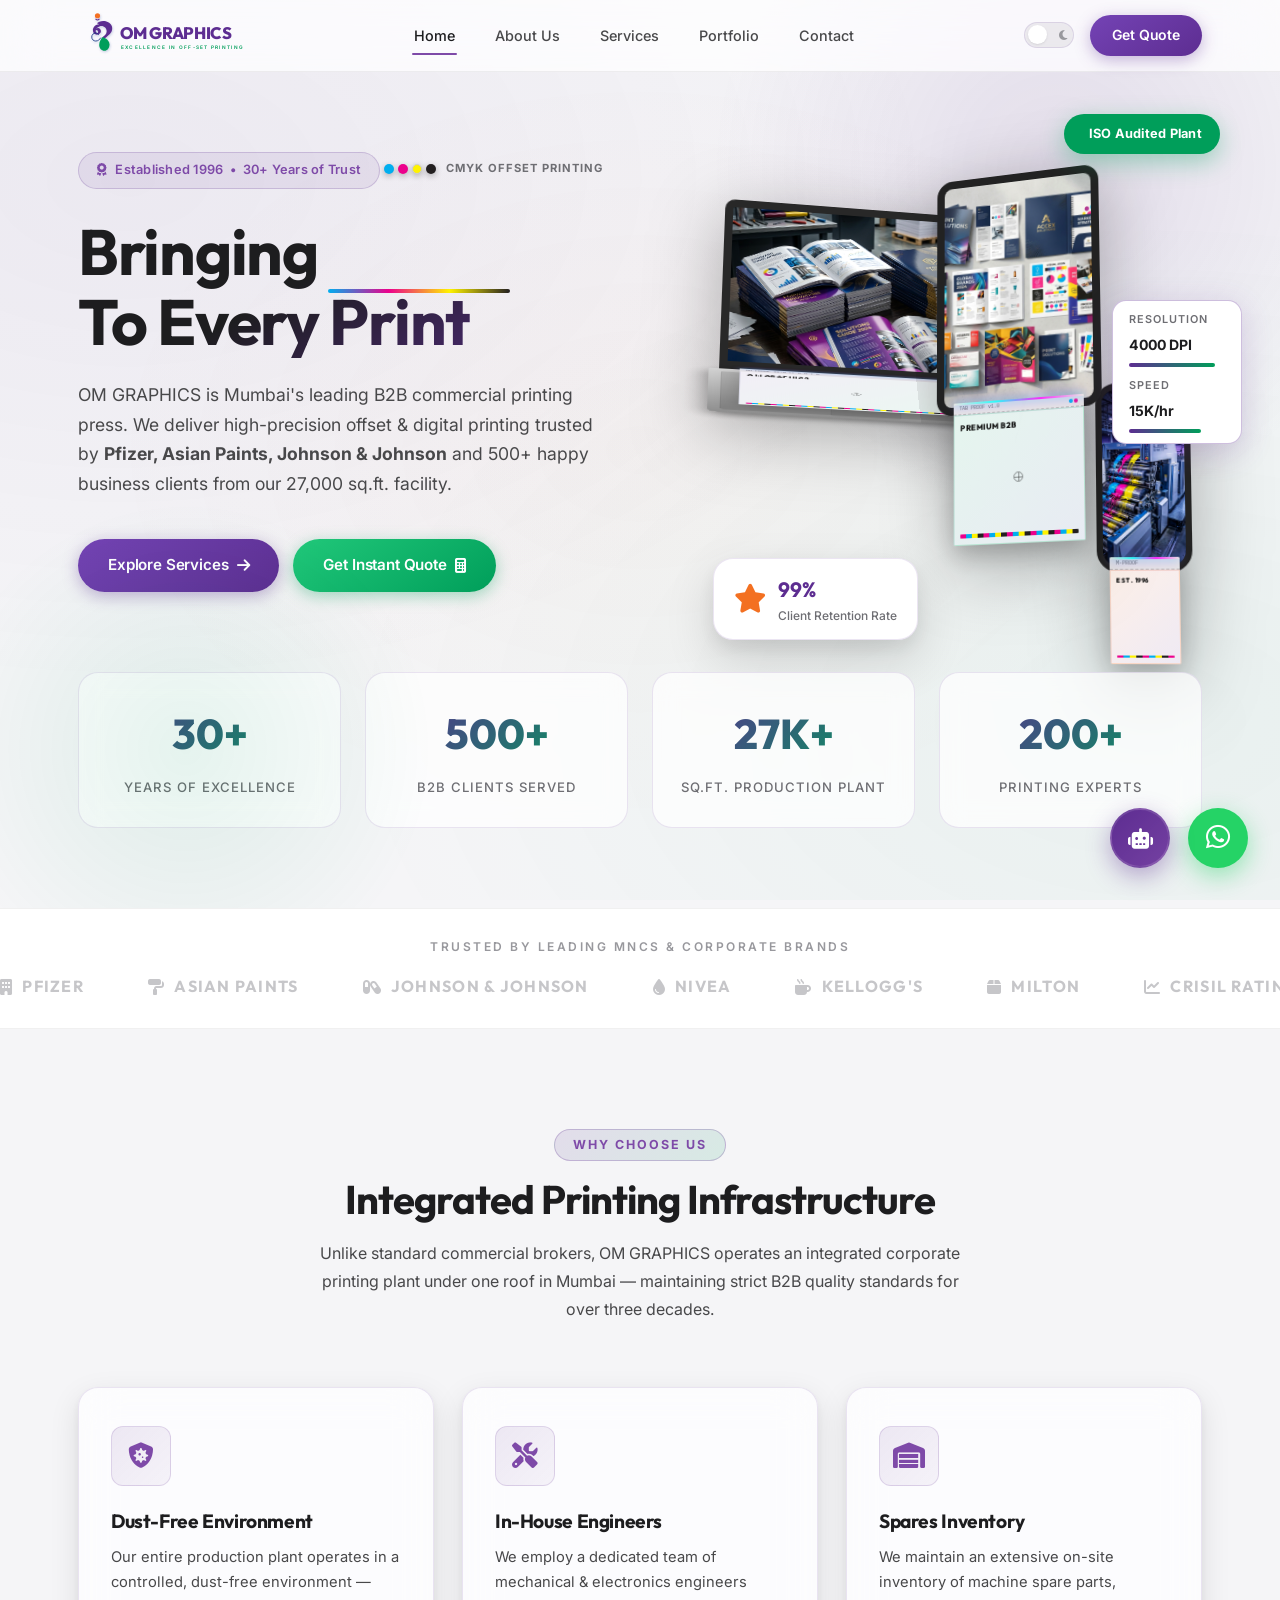
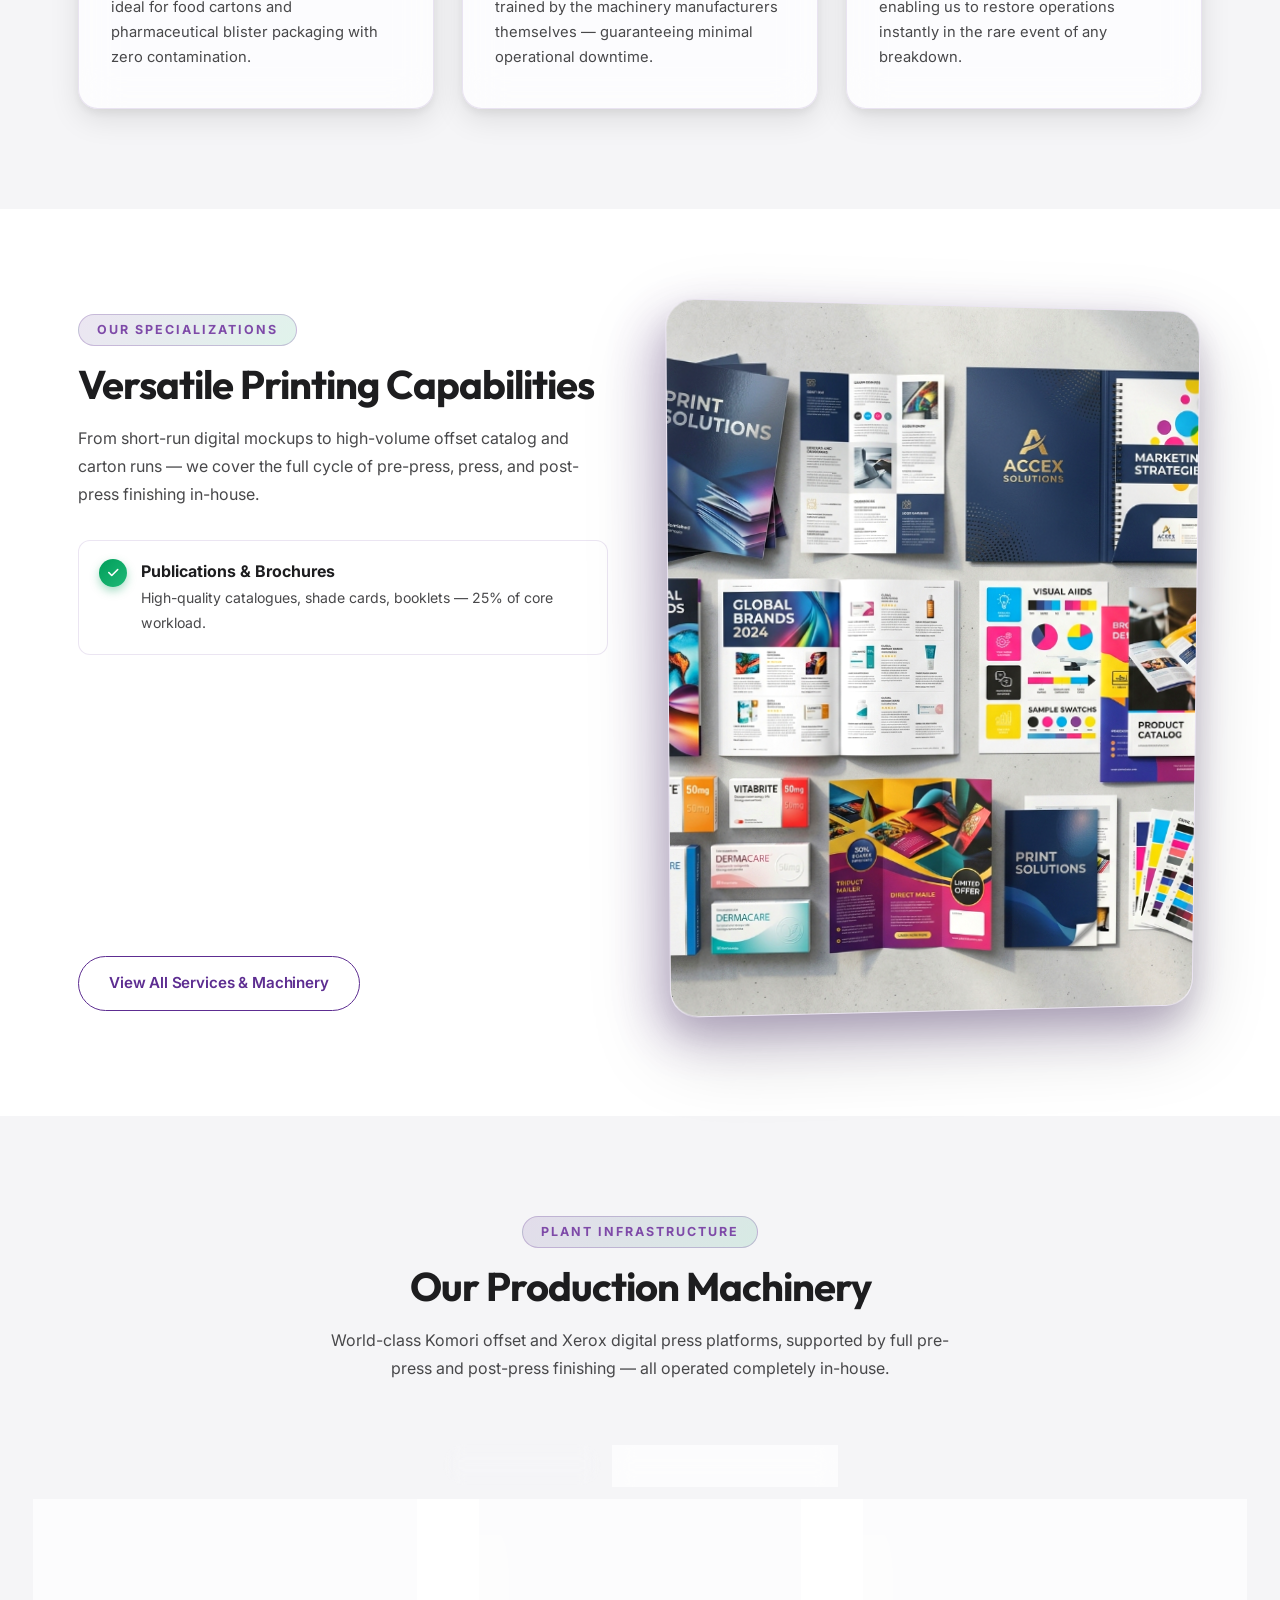
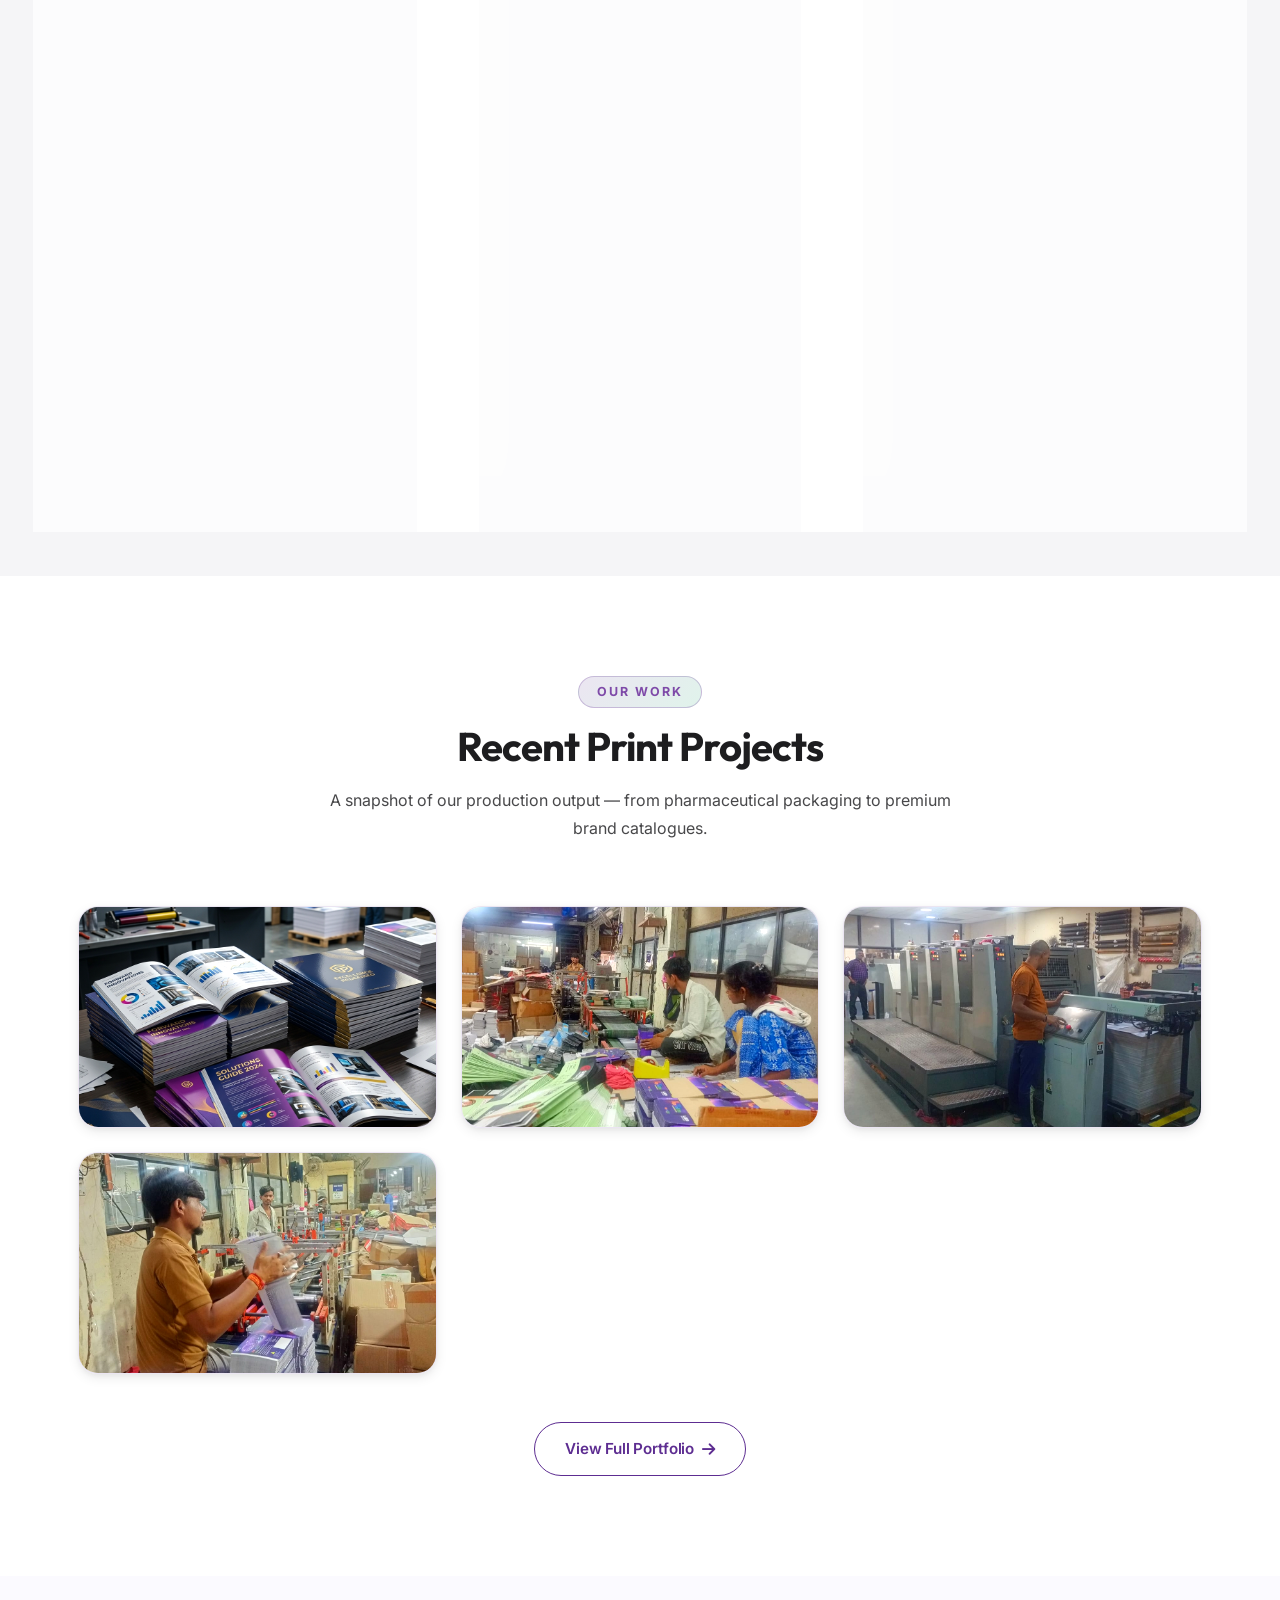
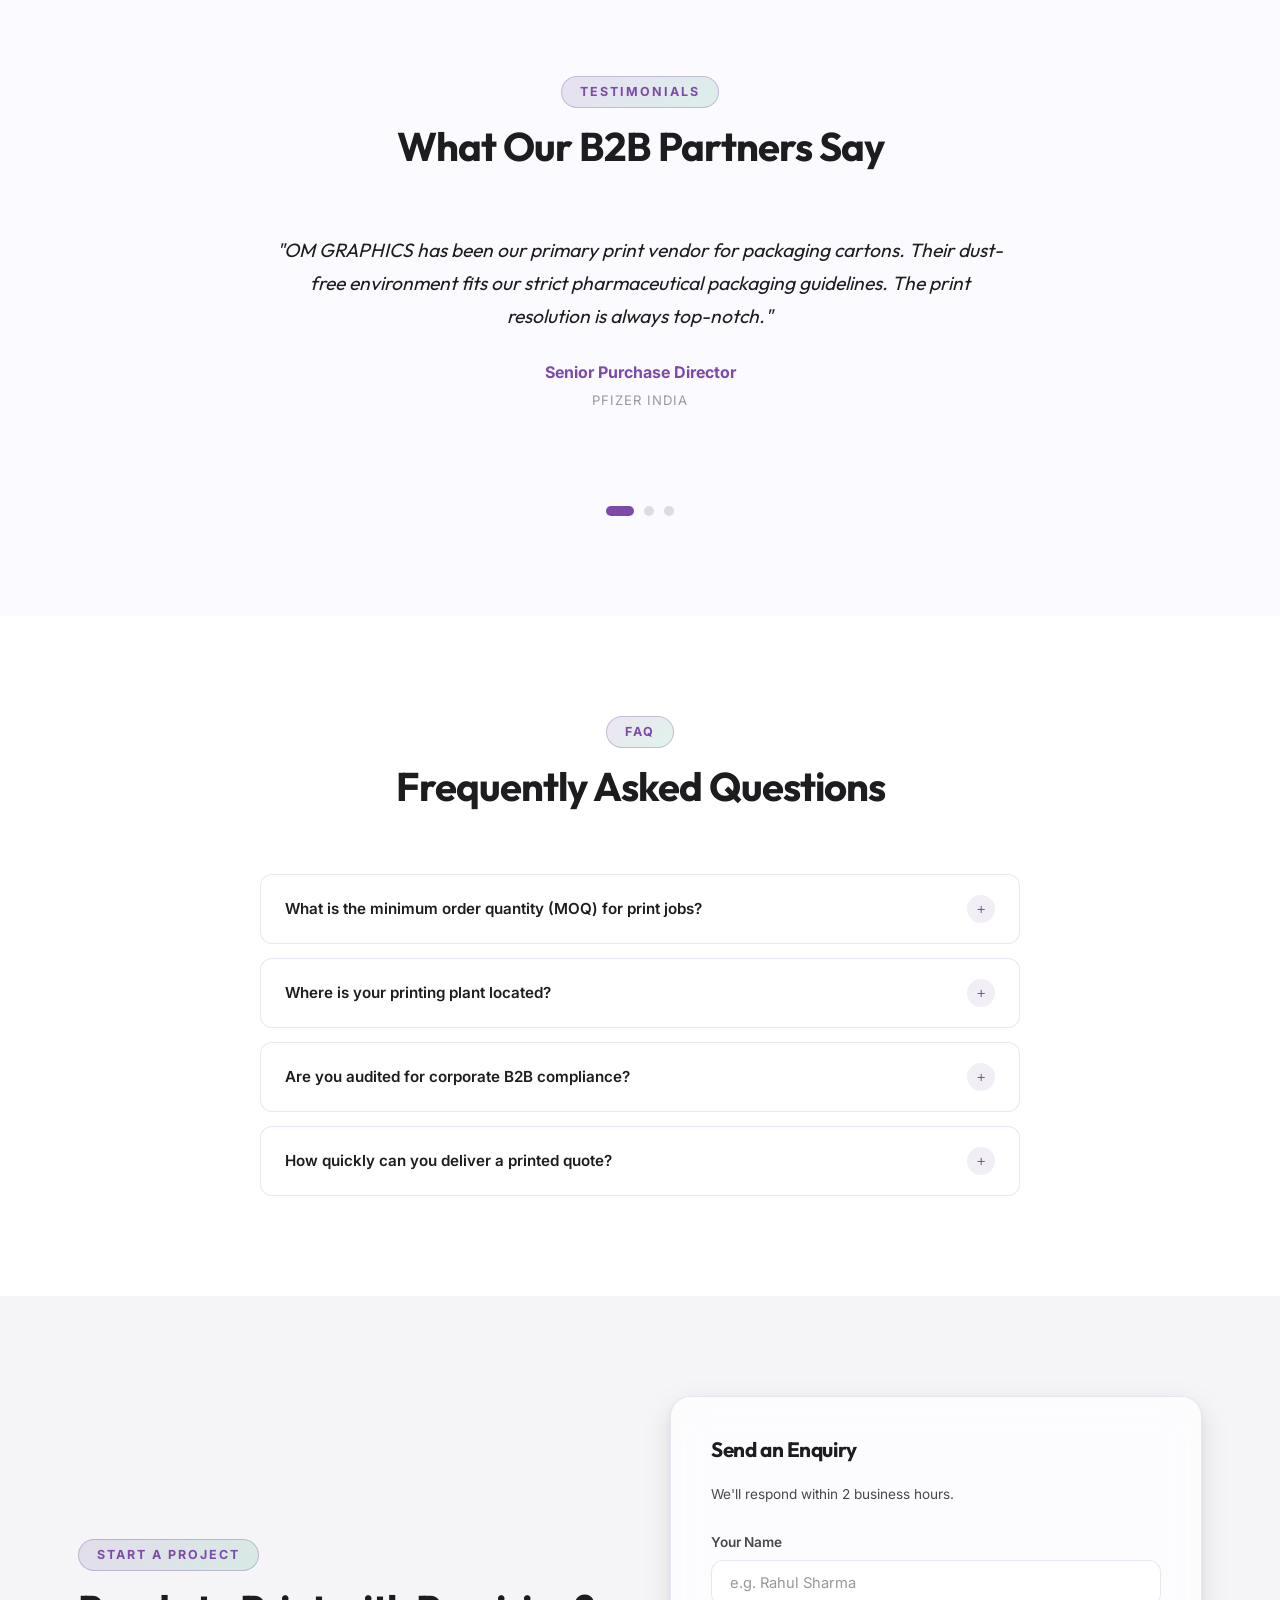
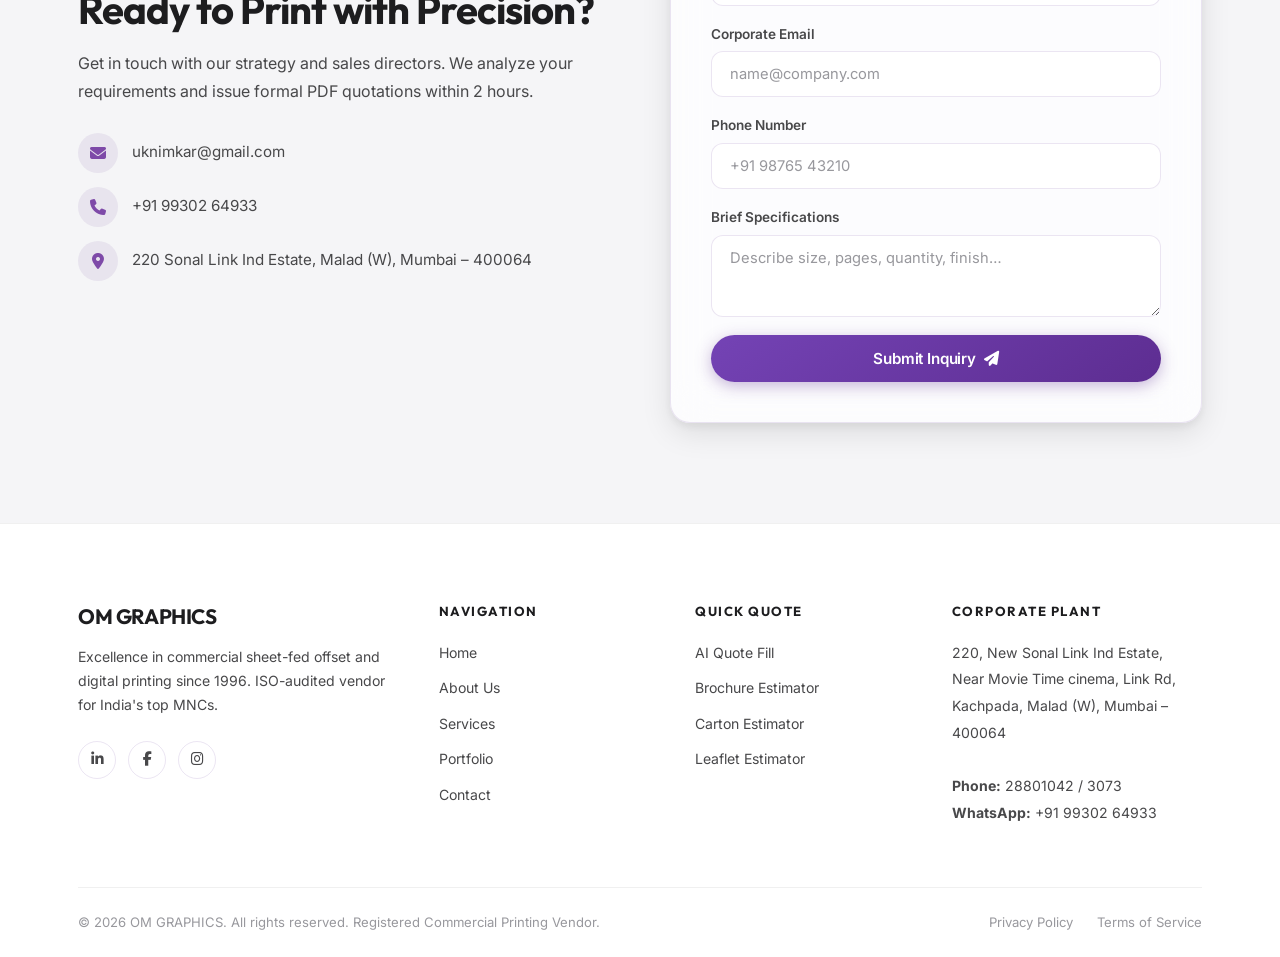
==== commit 1bbb3a40: "Update site UI/UX, AI assistant, security enhancements, and fixes" ====
--- a/index.html
+++ b/index.html
@@ -26,34 +26,358 @@
 
   <!-- 3D Premium Visual Enhancements -->
   <style>
-    /* ═══ HERO 3D SCENE ═══ */
-    .hero-img-wrap {
+    /* ═══ HERO 3D SCENE (INTERACTIVE DEVICES) ═══ */
+    .hero-3d-lab {
+      position: relative;
+      width: 100%;
+      height: 480px;
+      perspective: 1800px;
+      transform-style: preserve-3d;
+      display: flex;
+      align-items: center;
+      justify-content: center;
+      cursor: pointer;
+      z-index: 5;
+    }
+    .lab-wrapper {
+      position: relative;
+      width: 100%;
+      height: 100%;
+      transform-style: preserve-3d;
+      transition: transform 0.15s ease-out;
+    }
+
+    /* Device Mockups Base */
+    .device-mockup {
+      position: absolute;
+      transform-style: preserve-3d;
+      filter: drop-shadow(0 15px 35px rgba(0,0,0,0.3));
+      transition: transform 0.4s ease-out;
+    }
+
+    /* 3D Laptop */
+    .lab-laptop {
+      left: 0;
+      top: 15%;
+      width: 290px;
+      transform: rotateX(16deg) rotateY(12deg) translateZ(0px);
+    }
+    .laptop-screen {
+      width: 290px;
+      height: 180px;
+      background: #151515;
+      border: 8px solid #282828;
+      border-bottom: 12px solid #282828;
+      border-radius: 10px 10px 0 0;
+      overflow: hidden;
       position: relative;
       transform-style: preserve-3d;
-      perspective: 1200px;
-    }
-    .hero-img-wrap::before {
+    }
+    .laptop-display {
+      width: 100%;
+      height: 100%;
+      background: url('Assets/portfolio-brochures-3d.png') no-repeat center/cover;
+      filter: brightness(1.05) saturate(1.1);
+    }
+    .laptop-base {
+      width: 310px;
+      height: 180px;
+      background: linear-gradient(180deg, #d2d2d2, #8e8e8e);
+      border-radius: 0 0 10px 10px;
+      position: absolute;
+      top: 176px;
+      left: -10px;
+      transform: rotateX(76deg);
+      transform-origin: top center;
+      box-shadow: 0 10px 25px rgba(0,0,0,0.4);
+      transform-style: preserve-3d;
+    }
+    .laptop-keyboard {
+      position: absolute;
+      inset: 12px;
+      background: rgba(0,0,0,0.12);
+      border-radius: 4px;
+      border: 1px solid rgba(0,0,0,0.06);
+    }
+    .laptop-trackpad {
+      position: absolute;
+      bottom: 8px;
+      left: 50%;
+      transform: translateX(-50%);
+      width: 70px;
+      height: 40px;
+      background: rgba(0,0,0,0.06);
+      border-radius: 3px;
+      border: 1px solid rgba(0,0,0,0.04);
+    }
+
+    /* 3D Tablet */
+    .lab-tablet {
+      right: 18%;
+      top: 10%;
+      width: 170px;
+      height: 240px;
+      background: #181818;
+      border: 8px solid #222;
+      border-radius: 16px;
+      transform: rotateX(12deg) rotateY(-22deg) translateZ(40px);
+    }
+    .tablet-display {
+      width: 100%;
+      height: 100%;
+      background: url('Assets/services-overview-3d.png') no-repeat center/cover;
+      border-radius: 8px;
+      filter: brightness(1.05) saturate(1.15);
+    }
+
+    /* 3D Phone */
+    .lab-phone {
+      right: 2%;
+      bottom: 8%;
+      width: 90px;
+      height: 180px;
+      background: #111;
+      border: 6px solid #222;
+      border-radius: 20px;
+      transform: rotateX(8deg) rotateY(-8deg) translateZ(90px);
+    }
+    .phone-display {
+      width: 100%;
+      height: 100%;
+      background: url('Assets/hero-3d-press.png') no-repeat center/cover;
+      border-radius: 14px;
+      filter: brightness(1.05) saturate(1.2);
+    }
+
+    /* Printed Sheets (Sliding out) */
+    .printed-sheet {
+      position: absolute;
+      background: #ffffff;
+      box-shadow: 0 8px 24px rgba(0,0,0,0.22);
+      border-radius: 2px;
+      overflow: hidden;
+      transform-style: preserve-3d;
+      z-index: 2;
+    }
+    .print-proof-header {
+      height: 12px;
+      background: #e5e5e5;
+      border-bottom: 1px dashed #bbb;
+      display: flex;
+      align-items: center;
+      justify-content: space-between;
+      padding: 0 6px;
+      font-family: monospace;
+      font-size: 5px;
+      color: #666;
+    }
+    .cmyk-strip {
+      display: flex;
+      gap: 1.5px;
+    }
+    .cmyk-strip-color {
+      width: 4px;
+      height: 4px;
+      border-radius: 50%;
+    }
+    .print-graphic-content {
+      padding: 6px;
+      height: calc(100% - 12px);
+      display: flex;
+      flex-direction: column;
+      justify-content: space-between;
+      position: relative;
+    }
+    
+    /* Proofing Alignment Mark */
+    .proof-register-mark {
+      width: 10px;
+      height: 10px;
+      border: 0.5px solid rgba(0,0,0,0.4);
+      border-radius: 50%;
+      position: absolute;
+      top: 50%;
+      left: 50%;
+      transform: translate(-50%, -50%);
+    }
+    .proof-register-mark::before, .proof-register-mark::after {
       content: '';
       position: absolute;
-      inset: -3px;
-      border-radius: inherit;
-      background: linear-gradient(135deg, #5D2D91, #009E5A, #F37021, #1C3B88);
-      z-index: -1;
-      opacity: 0.7;
-      filter: blur(8px);
-      animation: heroGlowPulse 4s ease-in-out infinite;
-    }
-    @keyframes heroGlowPulse {
-      0%, 100% { opacity: 0.5; filter: blur(8px) brightness(1); }
-      50%       { opacity: 0.9; filter: blur(14px) brightness(1.3); }
-    }
-    .hero-img-wrap img {
-      transform: perspective(900px) rotateY(-4deg) rotateX(2deg);
-      transition: transform 0.8s cubic-bezier(0.34,1.56,0.64,1);
-      filter: brightness(1.05) contrast(1.05);
-    }
-    .hero-img-wrap:hover img {
-      transform: perspective(900px) rotateY(0deg) rotateX(0deg) scale(1.03);
+      background: rgba(0,0,0,0.4);
+    }
+    .proof-register-mark::before {
+      width: 100%;
+      height: 0.5px;
+      top: 50%;
+      left: 0;
+    }
+    .proof-register-mark::after {
+      width: 0.5px;
+      height: 100%;
+      left: 50%;
+      top: 0;
+    }
+
+    .proof-title {
+      font-family: 'Outfit', sans-serif;
+      font-size: 8px;
+      font-weight: 800;
+      color: #111;
+      text-transform: uppercase;
+      letter-spacing: 0.5px;
+      z-index: 2;
+    }
+    .proof-cmyk-blocks {
+      height: 4px;
+      background: repeating-linear-gradient(90deg, #EC008C, #EC008C 6px, #00AEEF 6px, #00AEEF 12px, #FFF200 12px, #FFF200 18px, #231F20 18px, #231F20 24px);
+      border-radius: 1px;
+    }
+
+    /* Device-specific printed sheet sizes & animation settings */
+    .laptop-print {
+      width: 230px;
+      height: 150px;
+      left: 20px;
+      top: 176px;
+      transform: rotateX(76deg) translateZ(1px);
+      transform-origin: top center;
+      animation: printLaptop 7s ease-in-out infinite;
+    }
+    .laptop-print .print-graphic-content {
+      background: linear-gradient(135deg, rgba(93,45,145,0.08), rgba(0,158,90,0.08));
+      border: 1px solid rgba(93,45,145,0.15);
+    }
+    
+    .tablet-print {
+      width: 134px;
+      height: 140px;
+      left: 10px;
+      top: 220px;
+      transform: translateZ(2px);
+      animation: printTablet 6.5s ease-in-out infinite;
+    }
+    .tablet-print .print-graphic-content {
+      background: linear-gradient(135deg, rgba(0,158,90,0.08), rgba(28,59,136,0.08));
+      border: 1px solid rgba(0,158,90,0.15);
+    }
+
+    .phone-print {
+      width: 66px;
+      height: 100px;
+      left: 6px;
+      top: 160px;
+      transform: translateZ(2px);
+      animation: printPhone 6s ease-in-out infinite;
+    }
+    .phone-print .print-graphic-content {
+      background: linear-gradient(135deg, rgba(243,112,33,0.08), rgba(93,45,145,0.08));
+      border: 1px solid rgba(243,112,33,0.15);
+    }
+
+    /* Print laser beam sweeping effect */
+    .laser-beam {
+      position: absolute;
+      height: 2px;
+      background: linear-gradient(90deg, transparent, #00ffff, #ff00ff, transparent);
+      box-shadow: 0 0 8px #00ffff, 0 0 12px #ff00ff;
+      z-index: 10;
+      opacity: 0.8;
+    }
+    .laptop-laser {
+      left: 20px;
+      top: 176px;
+      width: 230px;
+      transform: rotateX(76deg) translateZ(2px);
+      animation: laserLaptop 7s ease-in-out infinite;
+    }
+    .tablet-laser {
+      left: 10px;
+      top: 220px;
+      width: 134px;
+      transform: translateZ(3px);
+      animation: laserTablet 6.5s ease-in-out infinite;
+    }
+    .phone-laser {
+      left: 6px;
+      top: 160px;
+      width: 66px;
+      transform: translateZ(3px);
+      animation: laserPhone 6s ease-in-out infinite;
+    }
+
+    /* Animations: Printing out effect (expanding height) */
+    @keyframes printLaptop {
+      0%, 100% { height: 0px; opacity: 0; }
+      5% { height: 0px; opacity: 1; }
+      55%, 90% { height: 140px; opacity: 1; }
+    }
+    @keyframes printTablet {
+      0%, 100% { height: 0px; opacity: 0; }
+      8% { height: 0px; opacity: 1; }
+      58%, 92% { height: 130px; opacity: 1; }
+    }
+    @keyframes printPhone {
+      0%, 100% { height: 0px; opacity: 0; }
+      12% { height: 0px; opacity: 1; }
+      62%, 94% { height: 90px; opacity: 1; }
+    }
+
+    /* Animations: Laser beam tracking the printed sheet boundary */
+    @keyframes laserLaptop {
+      0%, 100% { transform: rotateX(76deg) translateZ(2px) translateY(0); opacity: 0; }
+      5% { transform: rotateX(76deg) translateZ(2px) translateY(0); opacity: 1; }
+      55% { transform: rotateX(76deg) translateZ(2px) translateY(140px); opacity: 1; }
+      90% { transform: rotateX(76deg) translateZ(2px) translateY(140px); opacity: 0; }
+    }
+    @keyframes laserTablet {
+      0%, 100% { transform: translateZ(3px) translateY(0); opacity: 0; }
+      8% { transform: translateZ(3px) translateY(0); opacity: 1; }
+      58% { transform: translateZ(3px) translateY(130px); opacity: 1; }
+      92% { transform: translateZ(3px) translateY(130px); opacity: 0; }
+    }
+    @keyframes laserPhone {
+      0%, 100% { transform: translateZ(3px) translateY(0); opacity: 0; }
+      12% { transform: translateZ(3px) translateY(0); opacity: 1; }
+      62% { transform: translateZ(3px) translateY(90px); opacity: 1; }
+      94% { transform: translateZ(3px) translateY(90px); opacity: 0; }
+    }
+
+    /* Device interactive hover scale up */
+    .device-mockup:hover {
+      filter: drop-shadow(0 20px 45px rgba(93,45,145,0.4));
+    }
+    .lab-laptop:hover {
+      transform: rotateX(16deg) rotateY(12deg) translateZ(20px) scale(1.03);
+    }
+    .lab-tablet:hover {
+      transform: rotateX(12deg) rotateY(-22deg) translateZ(65px) scale(1.03);
+    }
+    .lab-phone:hover {
+      transform: rotateX(8deg) rotateY(-8deg) translateZ(115px) scale(1.03);
+    }
+
+    /* Responsive scaling for mobile devices */
+    @media (max-width: 991px) {
+      .hero-3d-lab {
+        height: 420px;
+        transform: scale(0.9);
+      }
+    }
+    @media (max-width: 768px) {
+      .hero-3d-lab {
+        height: 360px;
+        transform: scale(0.78);
+        margin: 20px 0;
+      }
+    }
+    @media (max-width: 480px) {
+      .hero-3d-lab {
+        height: 300px;
+        transform: scale(0.62);
+      }
+      .lab-tablet {
+        display: none; /* Hide tablet on small viewports to save screen real estate */
+      }
     }
 
     /* ═══ INK PARTICLES ═══ */
@@ -415,33 +739,92 @@
           </div>
         </div>
 
-        <!-- Hero Visual -->
+        <!-- Hero Visual (Interactive 3D Device Lab) -->
         <div class="hero-visual hero-3d-frame">
           <div class="hero-badge2">
             <i class="fas fa-shield-check"></i> &nbsp;ISO Audited Plant
           </div>
 
-          <div class="hero-img-wrap">
-            <img
-              src="Assets/hero-3d-press.png"
-              onerror="this.src='Assets/print-hero.jpg'"
-              alt="OM GRAPHICS – Komori offset printing press facility in Mumbai – 3D render"
-              loading="eager"
-            >
-            <div class="hero-img-overlay"></div>
-            <!-- Floating ink particles -->
-            <div class="ink-particles" aria-hidden="true">
-              <div class="ink-drop"></div>
-              <div class="ink-drop"></div>
-              <div class="ink-drop"></div>
-              <div class="ink-drop"></div>
-              <div class="ink-drop"></div>
-              <div class="ink-drop"></div>
-            </div>
-          </div>
+          <!-- 3D Interactive Device Printing Lab -->
+          <div class="hero-3d-lab" id="hero3dLab">
+            <div class="lab-wrapper" id="labWrapper">
+              
+              <!-- 3D Laptop Mockup -->
+              <div class="device-mockup lab-laptop">
+                <!-- Hinge Print Slot Paper -->
+                <div class="printed-sheet laptop-print">
+                  <div class="print-proof-header">
+                    <span>OM PROOF v2.6 // C M Y K</span>
+                    <div class="cmyk-strip">
+                      <span class="cmyk-strip-color" style="background:#00AEEF;"></span>
+                      <span class="cmyk-strip-color" style="background:#EC008C;"></span>
+                      <span class="cmyk-strip-color" style="background:#FFF200;"></span>
+                      <span class="cmyk-strip-color" style="background:#231F20;"></span>
+                    </div>
+                  </div>
+                  <!-- Printed content mimicking the website design layout -->
+                  <div class="print-graphic-content">
+                    <div class="proof-register-mark"></div>
+                    <div class="proof-title">OM GRAPHICS</div>
+                    <div class="proof-cmyk-blocks"></div>
+                  </div>
+                </div>
+                <!-- Laser Sweep Print Head -->
+                <div class="laser-beam laptop-laser"></div>
+
+                <div class="laptop-screen">
+                  <div class="laptop-display"></div>
+                </div>
+                <div class="laptop-base">
+                  <div class="laptop-keyboard"></div>
+                  <div class="laptop-trackpad"></div>
+                </div>
+              </div>
+
+              <!-- 3D Tablet Mockup -->
+              <div class="device-mockup lab-tablet">
+                <!-- Tablet Bottom Bezel Print Paper -->
+                <div class="printed-sheet tablet-print">
+                  <div class="print-proof-header">
+                    <span>TAB PROOF v1.0</span>
+                    <div class="cmyk-strip">
+                      <span class="cmyk-strip-color" style="background:#00AEEF;"></span>
+                      <span class="cmyk-strip-color" style="background:#EC008C;"></span>
+                    </div>
+                  </div>
+                  <div class="print-graphic-content" style="background: linear-gradient(135deg, rgba(0,158,90,0.1), rgba(28,59,136,0.1)); border: 1px solid rgba(0,158,90,0.2);">
+                    <div class="proof-register-mark"></div>
+                    <div class="proof-title" style="font-size: 8px;">PREMIUM B2B</div>
+                    <div class="proof-cmyk-blocks"></div>
+                  </div>
+                </div>
+                <div class="laser-beam tablet-laser"></div>
+
+                <div class="tablet-display"></div>
+              </div>
+
+              <!-- 3D Phone Mockup -->
+              <div class="device-mockup lab-phone">
+                <!-- Phone Bottom Bezel Print Paper -->
+                <div class="printed-sheet phone-print">
+                  <div class="print-proof-header">
+                    <span>M-PROOF</span>
+                  </div>
+                  <div class="print-graphic-content" style="background: linear-gradient(135deg, rgba(243,112,33,0.1), rgba(93,45,145,0.1)); border: 1px solid rgba(243,112,33,0.2); padding: 5px;">
+                    <div class="proof-title" style="font-size: 6px; letter-spacing: 0.5px;">EST. 1996</div>
+                    <div class="proof-cmyk-blocks" style="height: 2px;"></div>
+                  </div>
+                </div>
+                <div class="laser-beam phone-laser"></div>
+
+                <div class="phone-display"></div>
+              </div>
+
+            </div><!-- /.lab-wrapper -->
+          </div><!-- /.hero-3d-lab -->
 
           <!-- Floating tech chip -->
-          <div class="hero-tech-chip" aria-hidden="true">
+          <div class="hero-tech-chip" aria-hidden="true" style="right: -40px;">
             <div class="hero-tech-chip-label">Resolution</div>
             <div class="hero-tech-chip-val">4000 DPI</div>
             <div class="hero-tech-chip-bar" style="width:90%;"></div>
@@ -450,7 +833,7 @@
             <div class="hero-tech-chip-bar" style="width:75%;"></div>
           </div>
 
-          <div class="hero-badge">
+          <div class="hero-badge" style="bottom: -28px; left: -10px;">
             <div class="hero-badge-icon"><i class="fas fa-star"></i></div>
             <div>
               <div class="hero-badge-title">99%</div>
@@ -1047,6 +1430,29 @@
         this.reset();
       }, 3000);
     });
+
+    // 3D Parallax Mouse Tracking for Interactive Devices
+    (function init3DParallax() {
+      const lab = document.getElementById('hero3dLab');
+      const wrapper = document.getElementById('labWrapper');
+      if (!lab || !wrapper) return;
+
+      lab.addEventListener('mousemove', (e) => {
+        const rect = lab.getBoundingClientRect();
+        const x = e.clientX - rect.left - rect.width / 2;
+        const y = e.clientY - rect.top - rect.height / 2;
+        
+        // Rotate container up to 15 degrees based on mouse position
+        const rotateY = (x / (rect.width / 2)) * 14;
+        const rotateX = -(y / (rect.height / 2)) * 14;
+        
+        wrapper.style.transform = `rotateX(${rotateX}deg) rotateY(${rotateY}deg)`;
+      });
+
+      lab.addEventListener('mouseleave', () => {
+        wrapper.style.transform = 'rotateX(0deg) rotateY(0deg)';
+      });
+    })();
   </script>
 
 </body>
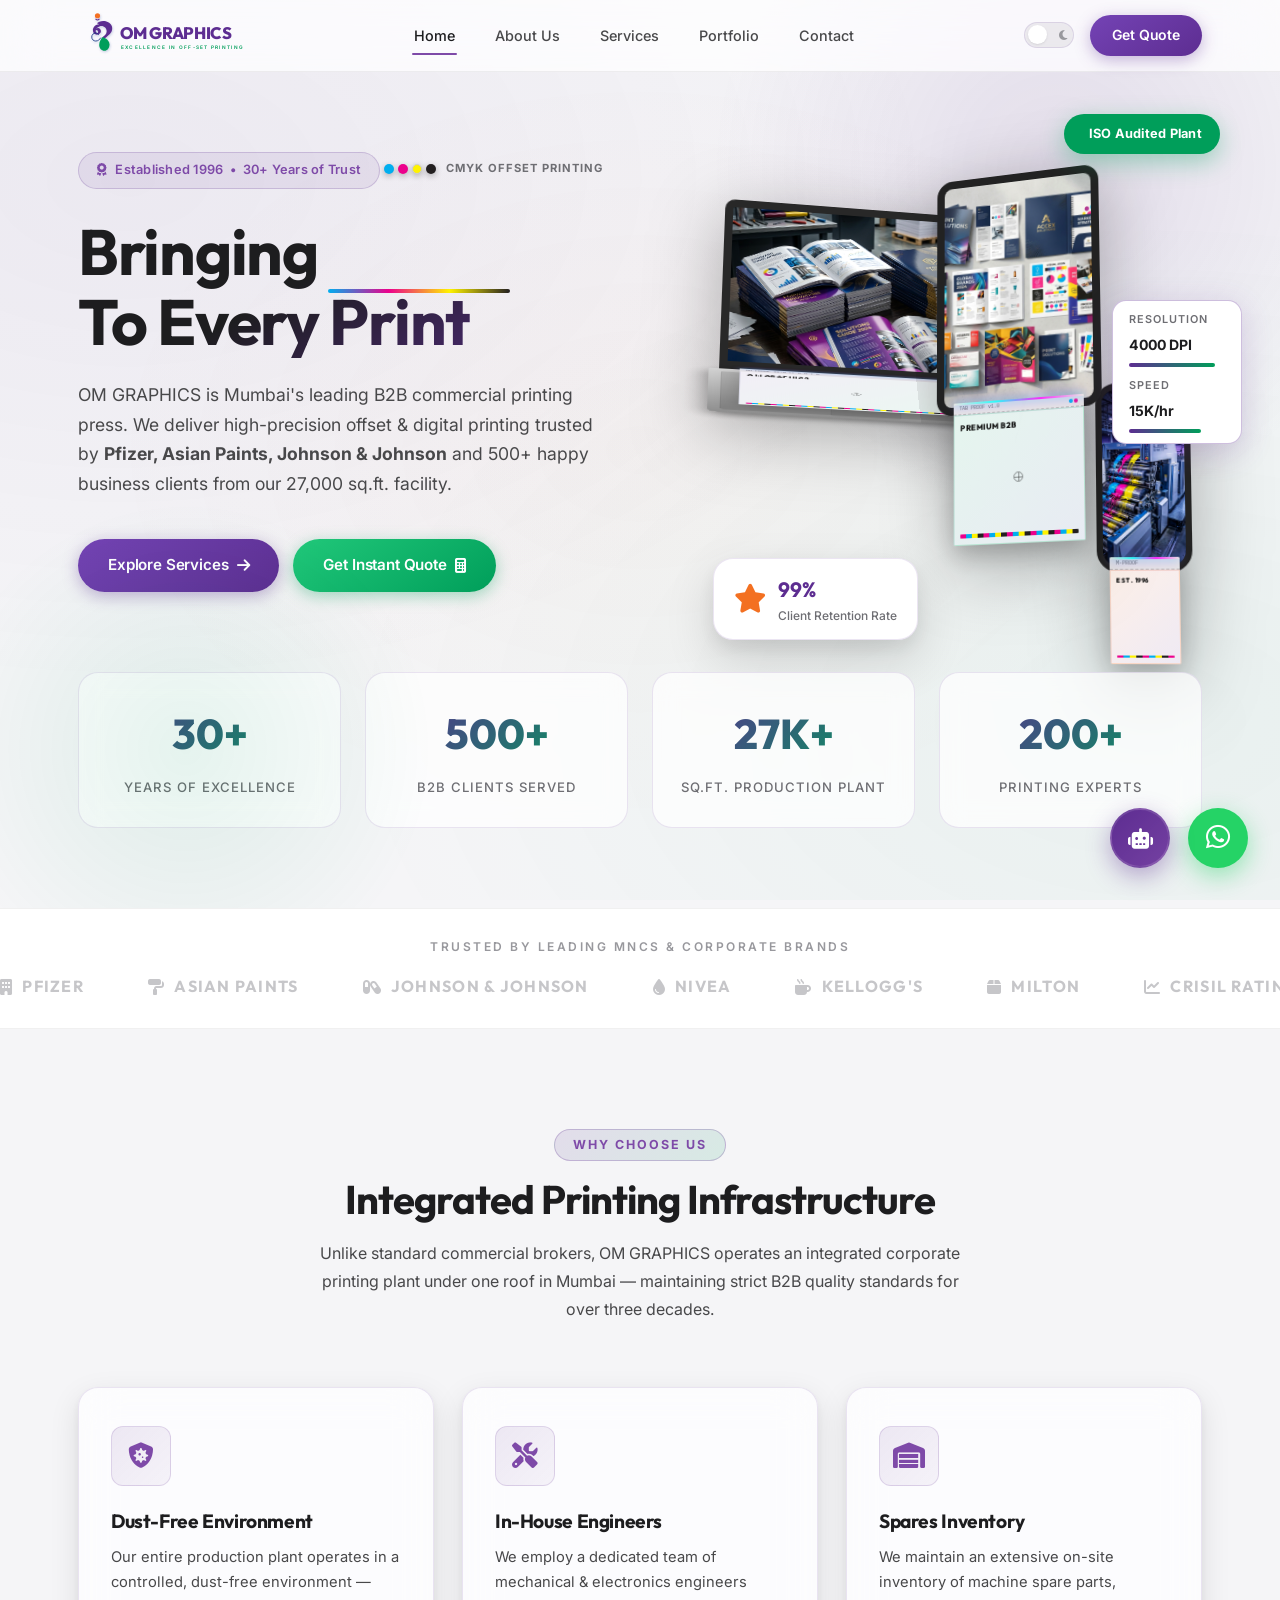
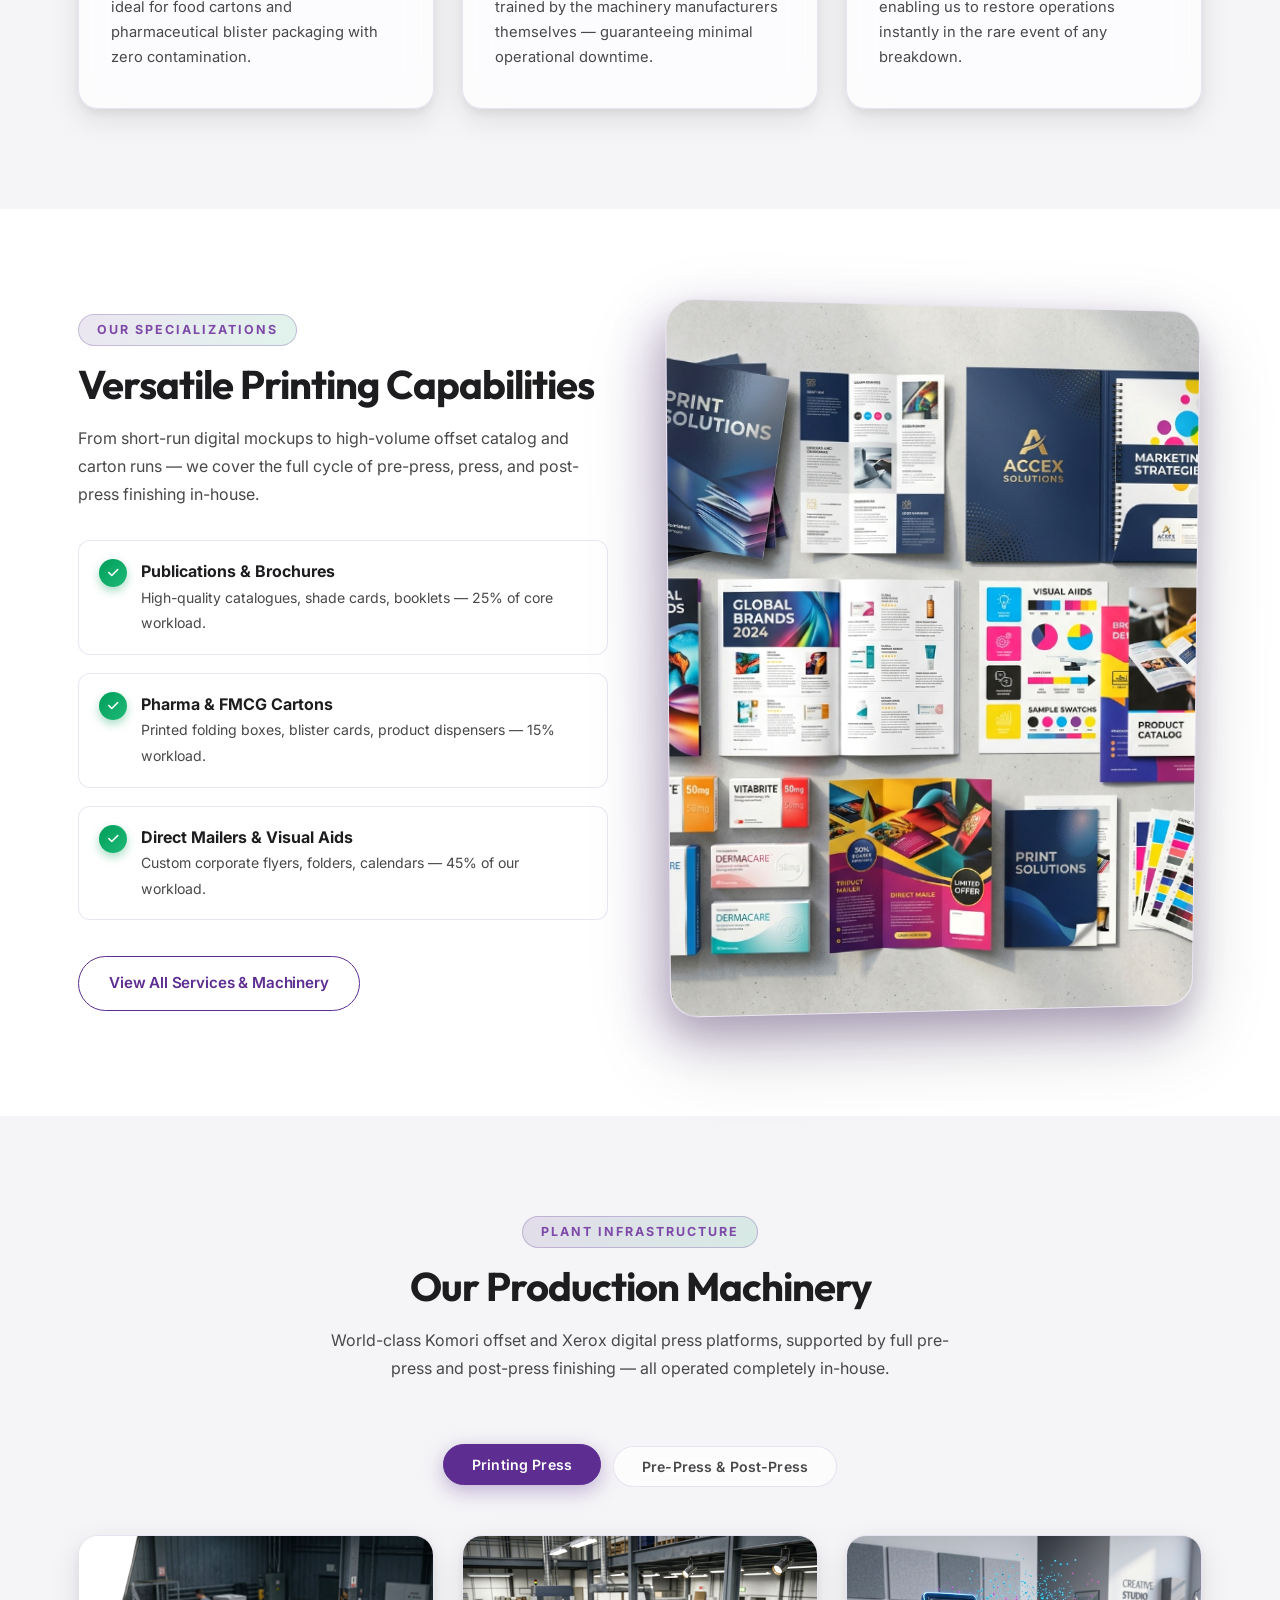
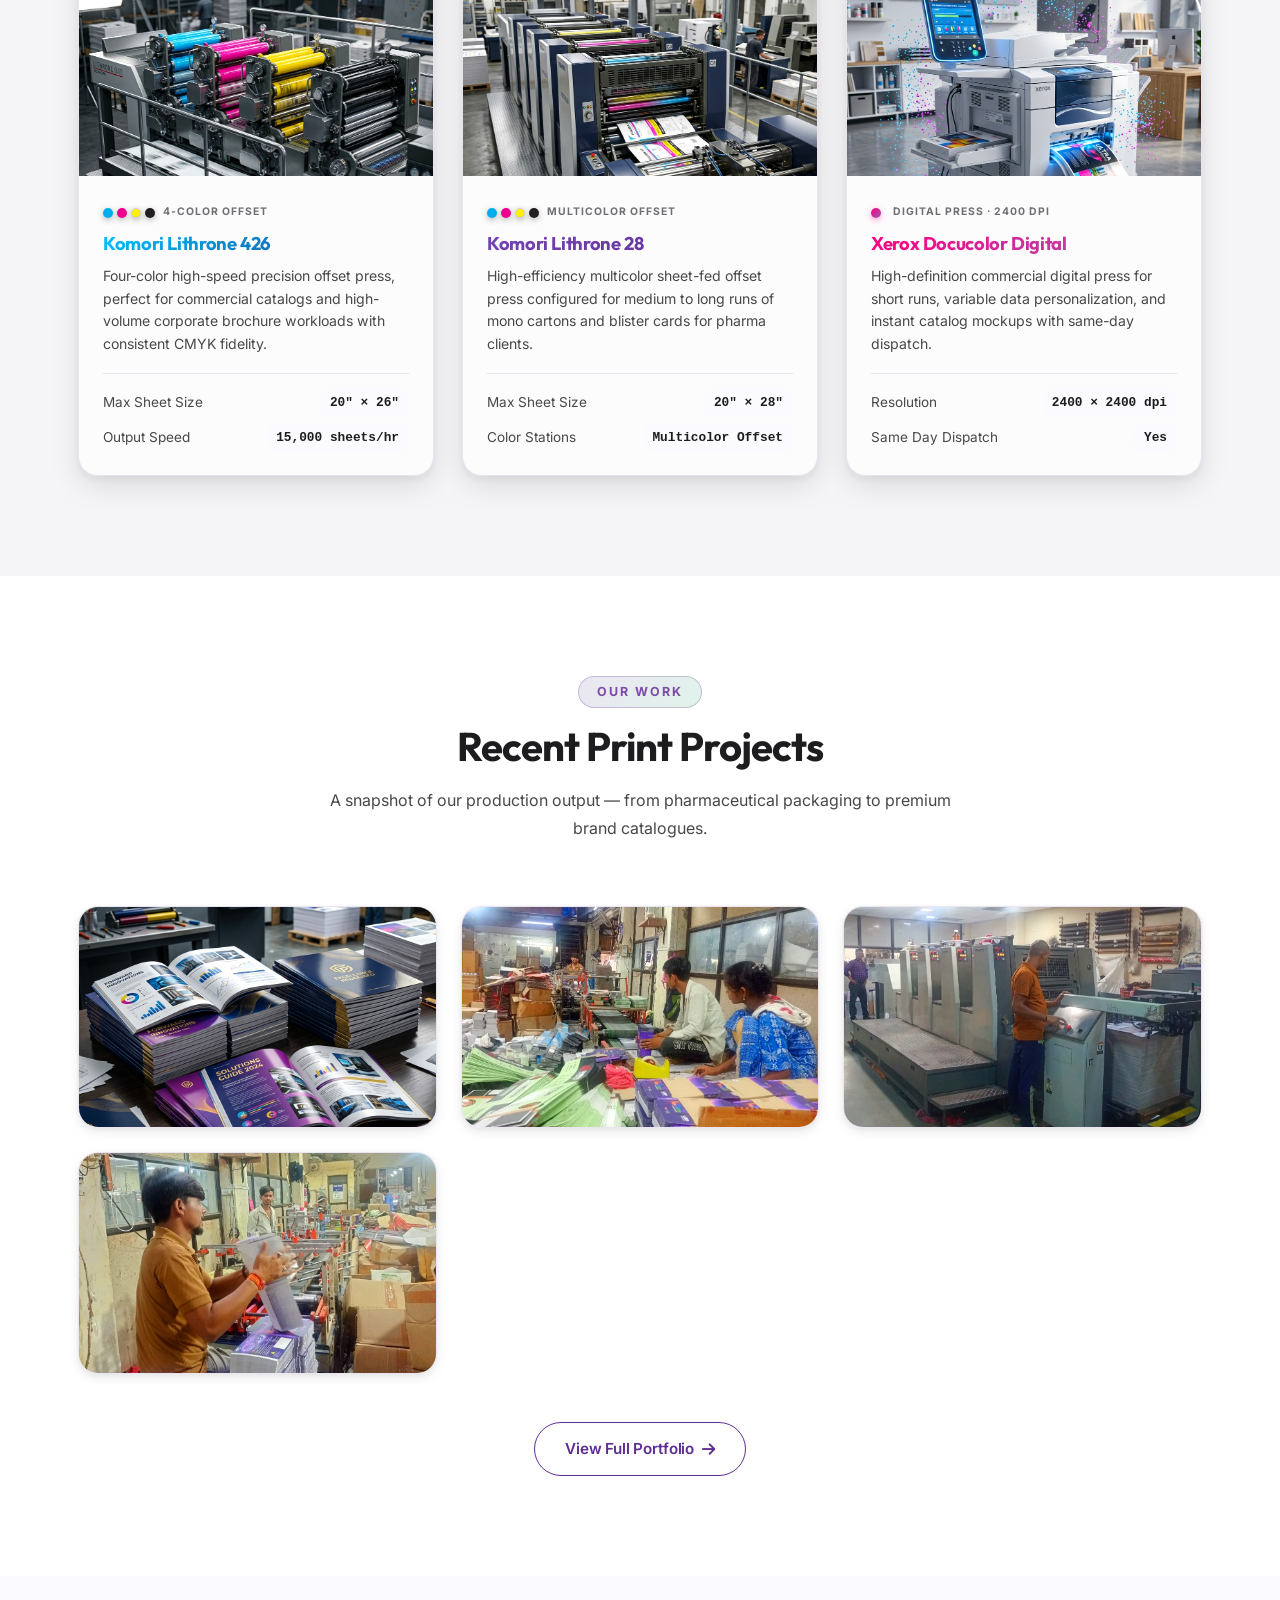
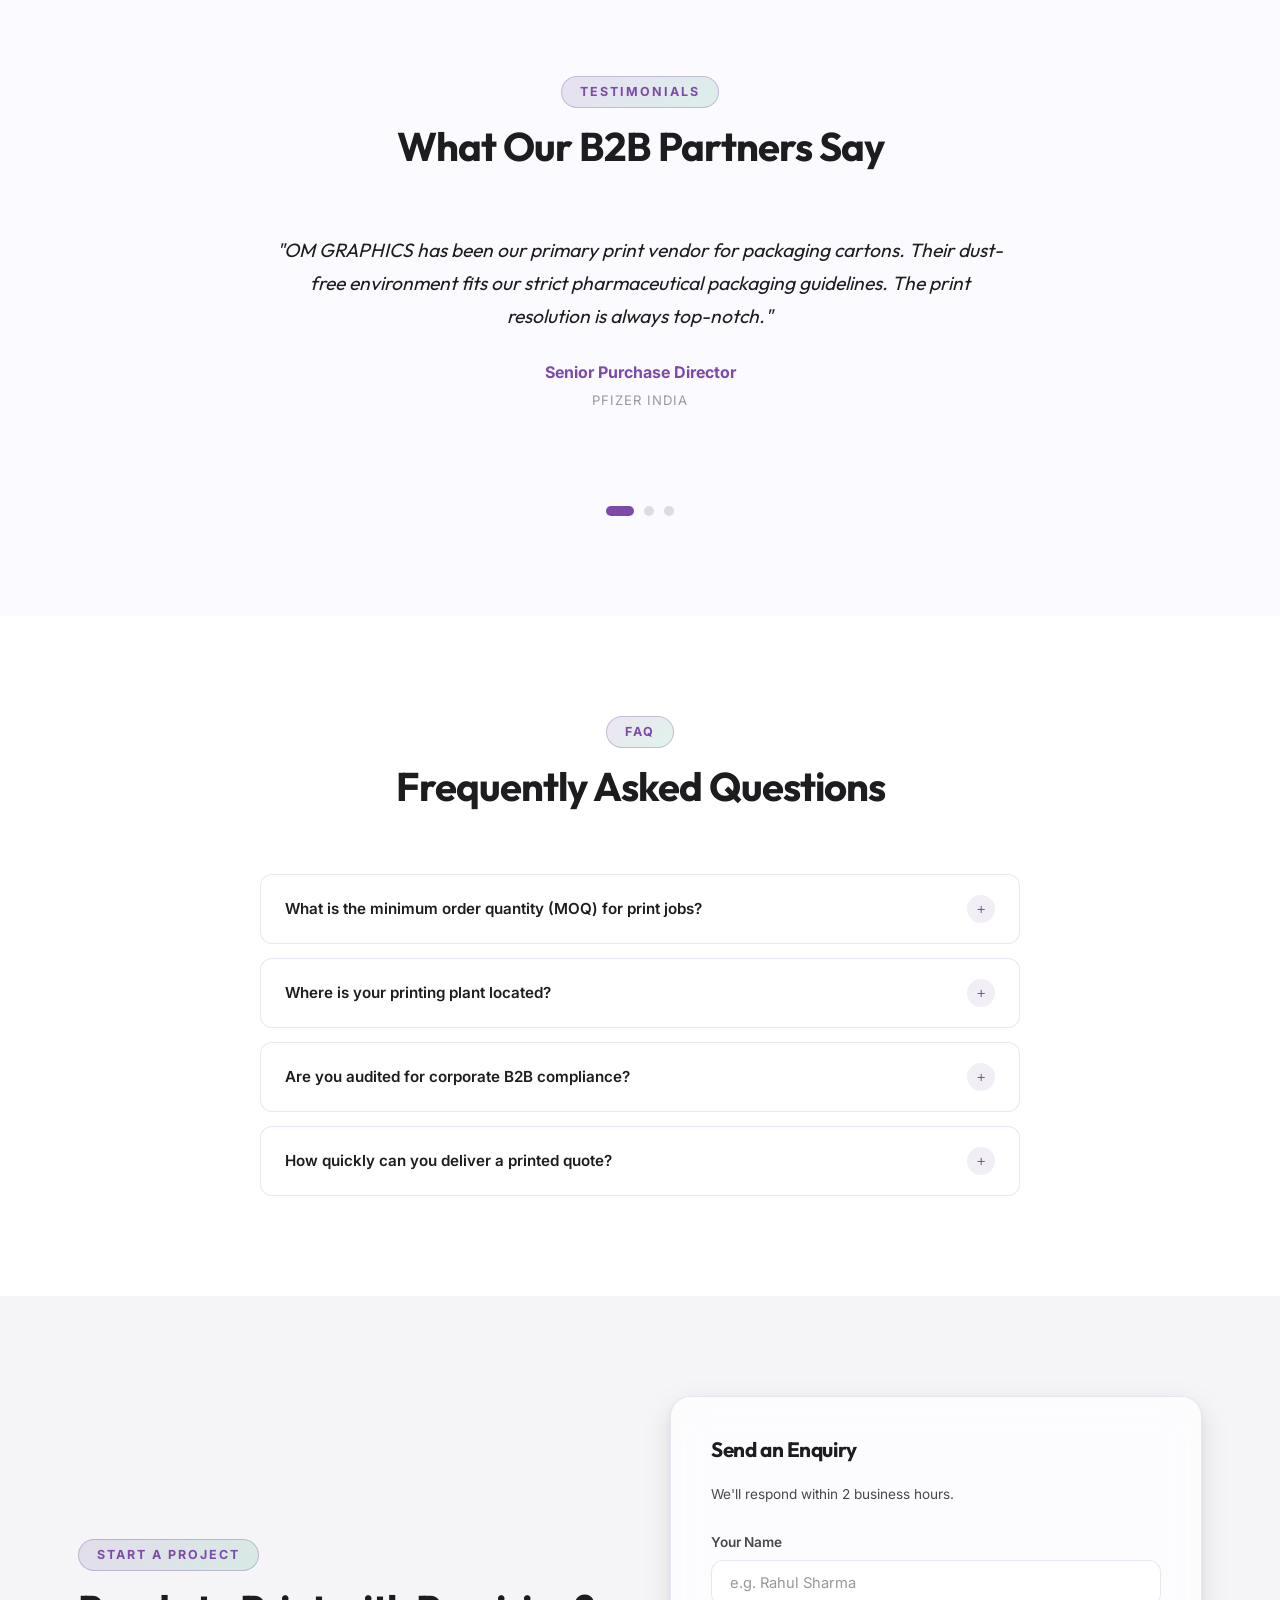
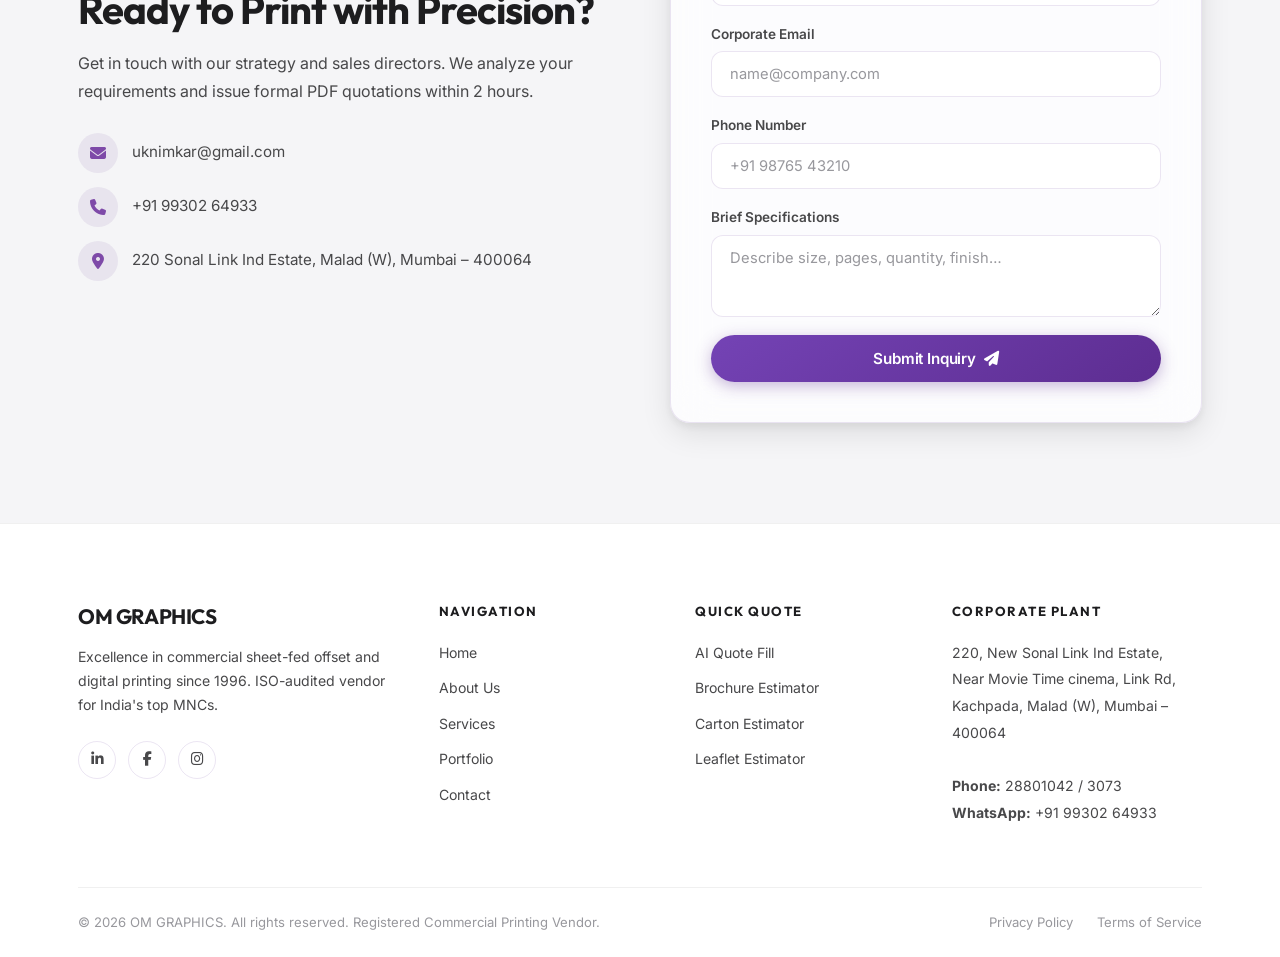
==== commit 65847dc3: "Update site UI/UX, AI assistant, security enhancements, and fixes" ====
--- a/index.html
+++ b/index.html
@@ -357,6 +357,7 @@
     }
 
     /* Responsive scaling for mobile devices */
+    /* Responsive scaling and cascading vertical layout for tablet & mobile devices */
     @media (max-width: 991px) {
       .hero-3d-lab {
         height: 420px;
@@ -365,19 +366,142 @@
     }
     @media (max-width: 768px) {
       .hero-3d-lab {
-        height: 360px;
-        transform: scale(0.78);
+        height: 380px;
+        transform: scale(0.9);
         margin: 20px 0;
+      }
+      /* Laptop: cascading top-left positioning */
+      .lab-laptop {
+        left: 5%;
+        top: 5%;
+        width: 220px;
+        transform: rotateX(12deg) rotateY(8deg) translateZ(0px);
+      }
+      .laptop-screen {
+        width: 220px;
+        height: 140px;
+      }
+      .laptop-base {
+        width: 236px;
+        height: 140px;
+        top: 136px;
+        left: -8px;
+      }
+      .laptop-print {
+        width: 176px;
+        left: 14px;
+        top: 136px;
+        animation: printLaptopMobile 7s ease-in-out infinite;
+      }
+      .laptop-laser {
+        left: 14px;
+        top: 136px;
+        width: 176px;
+        animation: laserLaptopMobile 7s ease-in-out infinite;
+      }
+      /* Tablet: offset middle-right overlapping laptop, kept visible */
+      .lab-tablet {
+        right: 8%;
+        top: 22%;
+        width: 130px;
+        height: 180px;
+        border-radius: 12px;
+        border-width: 6px;
+        transform: rotateX(10deg) rotateY(-18deg) translateZ(40px);
+      }
+      .tablet-print {
+        width: 102px;
+        left: 6px;
+        top: 164px;
+        animation: printTabletMobile 6.5s ease-in-out infinite;
+      }
+      .tablet-laser {
+        width: 102px;
+        left: 6px;
+        top: 164px;
+        animation: laserTabletMobile 6.5s ease-in-out infinite;
+      }
+      /* Phone: offset bottom-center, floating in front of both */
+      .lab-phone {
+        right: 25%;
+        bottom: 2%;
+        width: 80px;
+        height: 160px;
+        border-radius: 16px;
+        border-width: 5px;
+        transform: rotateX(6deg) rotateY(-6deg) translateZ(90px);
+      }
+      .phone-print {
+        width: 58px;
+        left: 5px;
+        top: 144px;
+        animation: printPhoneMobile 6s ease-in-out infinite;
+      }
+      .phone-laser {
+        width: 58px;
+        left: 5px;
+        top: 144px;
+        animation: laserPhoneMobile 6s ease-in-out infinite;
       }
     }
     @media (max-width: 480px) {
       .hero-3d-lab {
-        height: 300px;
-        transform: scale(0.62);
+        height: 320px;
+        transform: scale(0.76);
+      }
+      .lab-laptop {
+        left: 2%;
       }
       .lab-tablet {
-        display: none; /* Hide tablet on small viewports to save screen real estate */
-      }
+        right: 2%;
+      }
+      .lab-phone {
+        right: 20%;
+      }
+    }
+
+    /* Keyframes for Mobile Sliding Prints & Laser sweeps */
+    @keyframes printLaptopMobile {
+      0%, 100% { height: 0px; opacity: 0; }
+      5% { height: 0px; opacity: 1; }
+      55%, 90% { height: 90px; opacity: 1; }
+    }
+    @keyframes printTabletMobile {
+      0%, 100% { height: 0px; opacity: 0; }
+      8% { height: 0px; opacity: 1; }
+      58%, 92% { height: 85px; opacity: 1; }
+    }
+    @keyframes printPhoneMobile {
+      0%, 100% { height: 0px; opacity: 0; }
+      12% { height: 0px; opacity: 1; }
+      62%, 94% { height: 75px; opacity: 1; }
+    }
+    @keyframes laserLaptopMobile {
+      0%, 100% { transform: rotateX(76deg) translateZ(2px) translateY(0); opacity: 0; }
+      5% { transform: rotateX(76deg) translateZ(2px) translateY(0); opacity: 1; }
+      55% { transform: rotateX(76deg) translateZ(2px) translateY(90px); opacity: 1; }
+      90% { transform: rotateX(76deg) translateZ(2px) translateY(90px); opacity: 0; }
+    }
+    @keyframes laserTabletMobile {
+      0%, 100% { transform: translateZ(3px) translateY(0); opacity: 0; }
+      8% { transform: translateZ(3px) translateY(0); opacity: 1; }
+      58% { transform: translateZ(3px) translateY(85px); opacity: 1; }
+      92% { transform: translateZ(3px) translateY(85px); opacity: 0; }
+    }
+    @keyframes laserPhoneMobile {
+      0%, 100% { transform: translateZ(3px) translateY(0); opacity: 0; }
+      12% { transform: translateZ(3px) translateY(0); opacity: 1; }
+      62% { transform: translateZ(3px) translateY(75px); opacity: 1; }
+      94% { transform: translateZ(3px) translateY(75px); opacity: 0; }
+    }
+
+    /* Printing Burst Interactive Speedup & Glow */
+    .device-mockup.printing-burst .printed-sheet {
+      animation-duration: 1.2s !important;
+    }
+    .device-mockup.printing-burst .laser-beam {
+      animation-duration: 1.2s !important;
+      box-shadow: 0 0 16px #00ffff, 0 0 25px #ff00ff, 0 0 35px #00ffff;
     }
 
     /* ═══ INK PARTICLES ═══ */
@@ -1431,27 +1555,94 @@
       }, 3000);
     });
 
-    // 3D Parallax Mouse Tracking for Interactive Devices
+    // 3D Parallax Mouse & Touch Tracking for Interactive Devices
     (function init3DParallax() {
       const lab = document.getElementById('hero3dLab');
       const wrapper = document.getElementById('labWrapper');
       if (!lab || !wrapper) return;
 
-      lab.addEventListener('mousemove', (e) => {
+      function handleMove(clientX, clientY) {
         const rect = lab.getBoundingClientRect();
-        const x = e.clientX - rect.left - rect.width / 2;
-        const y = e.clientY - rect.top - rect.height / 2;
+        const x = clientX - rect.left - rect.width / 2;
+        const y = clientY - rect.top - rect.height / 2;
         
-        // Rotate container up to 15 degrees based on mouse position
+        // Rotate container up to 14 degrees based on coordinates
         const rotateY = (x / (rect.width / 2)) * 14;
         const rotateX = -(y / (rect.height / 2)) * 14;
         
         wrapper.style.transform = `rotateX(${rotateX}deg) rotateY(${rotateY}deg)`;
+      }
+
+      lab.addEventListener('mousemove', (e) => {
+        handleMove(e.clientX, e.clientY);
       });
+
+      // Touch events support for mobile/tablet swipes
+      lab.addEventListener('touchmove', (e) => {
+        if (e.touches.length === 1) {
+          // Prevent scroll while tilting inside the lab area
+          e.preventDefault();
+          handleMove(e.touches[0].clientX, e.touches[0].clientY);
+        }
+      }, { passive: false });
 
       lab.addEventListener('mouseleave', () => {
         wrapper.style.transform = 'rotateX(0deg) rotateY(0deg)';
       });
+
+      lab.addEventListener('touchend', () => {
+        wrapper.style.transform = 'rotateX(0deg) rotateY(0deg)';
+      });
+
+      // Interactive Tap/Click print speed-up burst
+      const devices = document.querySelectorAll('.device-mockup');
+      devices.forEach(device => {
+        device.addEventListener('click', (e) => {
+          e.stopPropagation();
+          if (device.classList.contains('printing-burst')) return;
+
+          device.classList.add('printing-burst');
+          
+          // Spawn temporary ink burst particles
+          spawnInkBurst(device);
+
+          setTimeout(() => {
+            device.classList.remove('printing-burst');
+          }, 1200);
+        });
+      });
+
+      function spawnInkBurst(target) {
+        const inkContainer = document.querySelector('.ink-particles');
+        if (!inkContainer) return;
+
+        const colors = ['#00BFFF', '#FF00FF', '#FFD700', '#00FF7F', '#FF4500'];
+        const rect = target.getBoundingClientRect();
+        const labRect = lab.getBoundingClientRect();
+        
+        // Target relative coordinates
+        const left = rect.left - labRect.left + rect.width / 2;
+        const top = rect.top - labRect.top + rect.height / 2;
+
+        for (let i = 0; i < 6; i++) {
+          const drop = document.createElement('div');
+          drop.className = 'ink-drop';
+          drop.style.cssText = `
+            width: ${Math.random() * 8 + 4}px;
+            height: ${Math.random() * 8 + 4}px;
+            background: ${colors[Math.floor(Math.random() * colors.length)]};
+            left: ${left + (Math.random() * 40 - 20)}px;
+            top: ${top + (Math.random() * 40 - 20)}px;
+            animation: inkFloat 1.2s ease-out forwards;
+            opacity: 1;
+            z-index: 100;
+          `;
+          inkContainer.appendChild(drop);
+          
+          // Remove after animation finishes
+          setTimeout(() => drop.remove(), 1200);
+        }
+      }
     })();
   </script>
 
